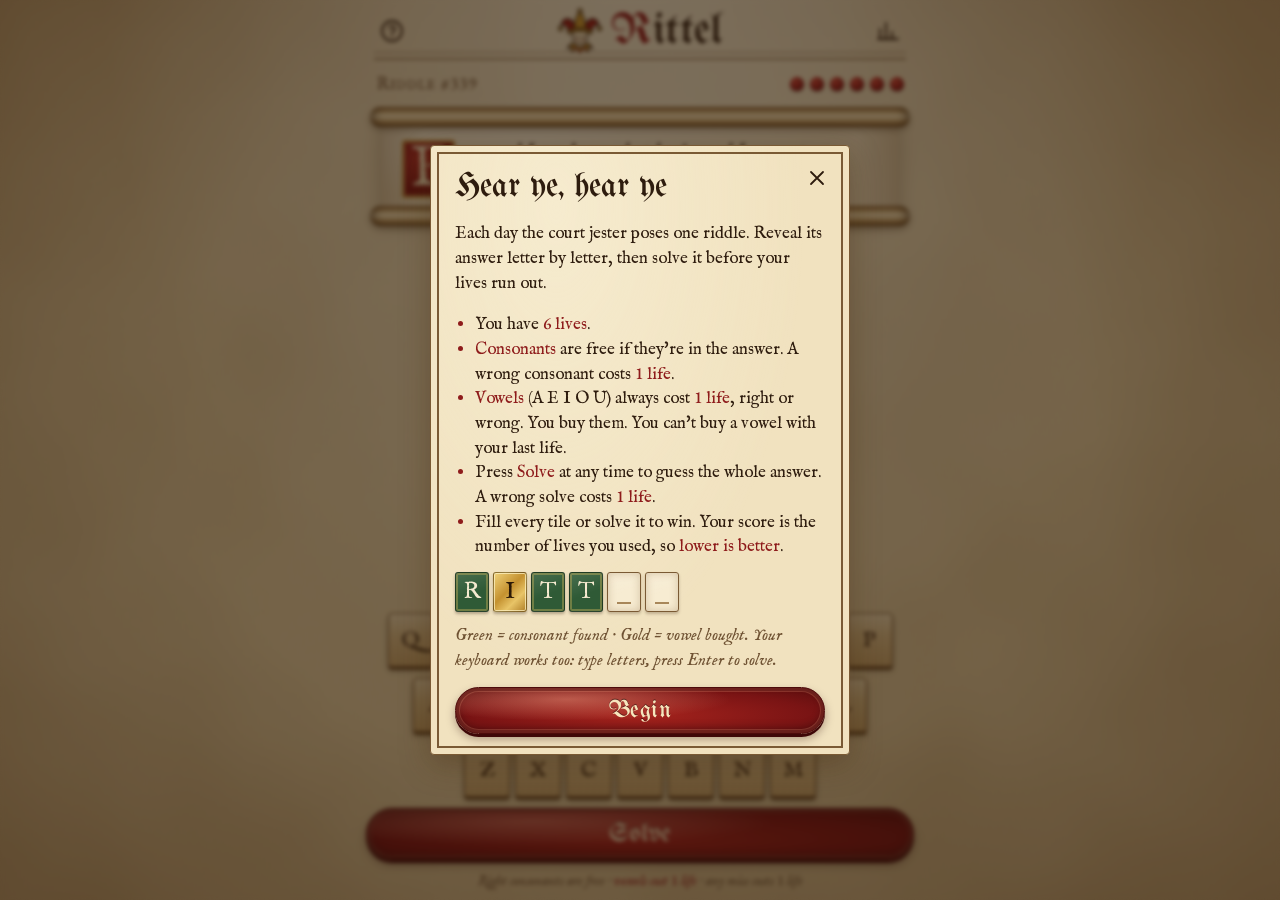
==== index.html @ e1d0184e "Rittel: daily riddle game with medieval scroll theme" ====
<!doctype html>
<html lang="en">
<head>
<meta charset="utf-8">
<meta name="viewport" content="width=device-width,initial-scale=1,viewport-fit=cover">
<title>Rittel · the daily riddle</title>
<meta name="theme-color" content="#e8d4a6" media="(prefers-color-scheme: light)"><meta name="theme-color" content="#20150d" media="(prefers-color-scheme: dark)">
<link rel="icon" href="data:image/svg+xml,%3Csvg xmlns='http://www.w3.org/2000/svg' viewBox='0 0 64 64'%3E%3Cg stroke='%232a170b' stroke-width='1.5' stroke-linejoin='round' stroke-linecap='round'%3E%3Cpath d='M27 29 C22 13 9 9 5 26 C9 21 13 23 16 32 Z' fill='%239e1f1a'/%3E%3Cpath d='M37 29 C42 13 55 9 59 26 C55 21 51 23 48 32 Z' fill='%239e1f1a'/%3E%3Cpath d='M23.5 30 C24 18 28 9 32 4.5 C36 9 40 18 40.5 30 Z' fill='%23c9962f'/%3E%3Cpath d='M15 30.5 Q32 25.5 49 30.5 L48.5 35.5 Q32 31 15.5 35.5 Z' fill='%23c9962f'/%3E%3Cpath d='M14 57 L19 53 L21 61 L26.5 55 L32 62.5 L37.5 55 L43 61 L45 53 L50 57 L45 50 L19 50 Z' fill='%23c9962f'/%3E%3Cpath d='M21.5 34 C21.5 46 25 54 32 55 C39 54 42.5 46 42.5 34 Q32 30.5 21.5 34 Z' fill='%23f3e2bb'/%3E%3Ccircle cx='5' cy='28.6' r='2.9' fill='%23e3b94f'/%3E%3Ccircle cx='59' cy='28.6' r='2.9' fill='%23e3b94f'/%3E%3Ccircle cx='32' cy='3.9' r='2.9' fill='%23e3b94f'/%3E%3Cpath d='M25.6 41.5 q2.4 -2.2 4.8 0 M33.6 41.5 q2.4 -2.2 4.8 0' fill='none'/%3E%3Cpath d='M27.5 47.6 q4.5 3.8 9 0' fill='none'/%3E%3C/g%3E%3Cpath d='M26.4 44.8 l1.2 -1.6 1.2 1.6 -1.2 1.6 z M37.6 44.8 l-1.2 -1.6 -1.2 1.6 1.2 1.6 z' fill='%239e1f1a'/%3E%3Cpath d='M21.5 56.6 L26.5 55 L32 62.5 L37.5 55 L42.5 56.6 L32 59 Z' fill='%239e1f1a' opacity='.9'/%3E%3Ccircle cx='22' cy='32.6' r='.9' fill='%232a170b'/%3E%3Ccircle cx='32' cy='30.6' r='.9' fill='%232a170b'/%3E%3Ccircle cx='42' cy='32.6' r='.9' fill='%232a170b'/%3E%3C/svg%3E">
<style id="fonts">/* Embedded subsets: UnifrakturMaguntia (c) j. 'mach' wust, IM FELL English (c) Igino Marini, EB Garamond digits (c) Georg Duffner & Octavio Pardo — both SIL Open Font License 1.1 */
@font-face{font-family:"Rittel Fraktur";src:url([data-uri]) format("woff2");font-display:swap}
@font-face{font-family:"Rittel Fell";src:url([data-uri]) format("woff2");font-display:swap}
@font-face{font-family:"Rittel Fell";font-style:italic;src:url([data-uri]) format("woff2");font-display:swap}
@font-face{font-family:"Rittel Fell";src:url([data-uri]) format("woff2");unicode-range:U+0023,U+0025,U+0030-0039;font-display:swap}
@font-face{font-family:"Rittel Fell";font-style:italic;src:url([data-uri]) format("woff2");unicode-range:U+0023,U+0025,U+0030-0039;font-display:swap}
</style>
<style>
:root{
  --fraktur:"Rittel Fraktur","UnifrakturMaguntia","Old English Text MT","Goudy Text",serif;
  --serif:"Rittel Fell","IM Fell English",Georgia,"Times New Roman",serif;
  --text:#2e1c0e;--muted:#6f5233;--rule:#6b4a26;
  --red:#8e1b1b;--gold:#b98a2e;--goldHi:#e6c160;
  --cardBg:#f3e5c3;--cardText:#2e1c0e;
  --tileFront:#f7ecd2;--tileBorder:#7a5a34;--tileLine:#a8875a;
  --hit:#2f5a36;--hitText:#f5ead0;--vowelText:#2a1806;--bad:#9c2318;
  --key1:#e4cd9b;--key2:#c9a66b;--keyEdge:#6e4f2a;--keyText:#2e1c0e;--keyMiss:#8b7558;--keyMissText:rgba(245,232,205,.55);
  --modalBg:#f1e2bf;--modalText:#2e1c0e;--modalBorder:#7a5a34;--bar:#7b6145;
  --shadow:0 10px 30px rgba(70,40,10,.35);
  --page:
    radial-gradient(ellipse at 50% -10%,rgba(255,250,230,.75),transparent 60%),
    radial-gradient(ellipse at 50% 50%,transparent 50%,rgba(110,70,25,.38) 100%),
    url("data:image/svg+xml,%3Csvg xmlns='http://www.w3.org/2000/svg' width='1000' height='1000' preserveAspectRatio='none'%3E%3Cfilter id='s'%3E%3CfeTurbulence type='fractalNoise' baseFrequency='.005' numOctaves='3' seed='4'/%3E%3CfeColorMatrix values='0 0 0 0 .45 0 0 0 0 .3 0 0 0 0 .12 0 0 0 .55 -.18'/%3E%3C/filter%3E%3Crect width='100%25' height='100%25' filter='url(%23s)'/%3E%3C/svg%3E"),
    url("data:image/svg+xml,%3Csvg xmlns='http://www.w3.org/2000/svg' width='180' height='180'%3E%3Cfilter id='n'%3E%3CfeTurbulence type='fractalNoise' baseFrequency='.85' numOctaves='3' stitchTiles='stitch'/%3E%3CfeColorMatrix values='0 0 0 0 .35 0 0 0 0 .22 0 0 0 0 .08 0 0 0 .22 0'/%3E%3C/filter%3E%3Crect width='100%25' height='100%25' filter='url(%23n)'/%3E%3C/svg%3E"),
    #e8d4a6;
}
@media (prefers-color-scheme: dark){
  :root{
    --text:#eedfb9;--muted:#c2a675;--rule:#8a6a3c;
    --cardBg:#dcc596;--cardText:#2a190b;
    --tileFront:#2c1e13;--tileBorder:#8a6a3c;--tileLine:#7a5c34;
    --hit:#3d7347;--hitText:#f5ead0;--bad:#b3352a;
    --key1:#4d3622;--key2:#3a2716;--keyEdge:#170e07;--keyText:#efdeb6;--keyMiss:#22170e;--keyMissText:rgba(239,222,182,.3);
    --modalBg:#2a1c12;--modalText:#eedfb9;--modalBorder:#a07c40;--bar:#5d4630;
    --shadow:0 12px 40px rgba(0,0,0,.6);
    --page:
      radial-gradient(ellipse at 50% -5%,rgba(255,170,70,.22),transparent 55%),
      radial-gradient(ellipse at 50% 50%,transparent 45%,rgba(0,0,0,.65) 100%),
      url("data:image/svg+xml,%3Csvg xmlns='http://www.w3.org/2000/svg' width='1000' height='1000' preserveAspectRatio='none'%3E%3Cfilter id='s'%3E%3CfeTurbulence type='fractalNoise' baseFrequency='.012' numOctaves='4' seed='9'/%3E%3CfeColorMatrix values='0 0 0 0 .05 0 0 0 0 .03 0 0 0 0 .01 0 0 0 .6 -.2'/%3E%3C/filter%3E%3Crect width='100%25' height='100%25' filter='url(%23s)'/%3E%3C/svg%3E"),
      url("data:image/svg+xml,%3Csvg xmlns='http://www.w3.org/2000/svg' width='180' height='180'%3E%3Cfilter id='n'%3E%3CfeTurbulence type='fractalNoise' baseFrequency='.9' numOctaves='3' stitchTiles='stitch'/%3E%3CfeColorMatrix values='0 0 0 0 .6 0 0 0 0 .45 0 0 0 0 .3 0 0 0 .07 0'/%3E%3C/filter%3E%3Crect width='100%25' height='100%25' filter='url(%23n)'/%3E%3C/svg%3E"),
      #20150d;
  }
  .logo{filter:drop-shadow(0 0 6px rgba(255,190,100,.35))}
}
*{box-sizing:border-box;-webkit-tap-highlight-color:transparent}
html,body{margin:0;height:100%}
body{background:var(--page);background-size:auto,auto,cover,180px 180px;background-repeat:no-repeat,no-repeat,no-repeat,repeat;background-attachment:fixed;color:var(--text);font-family:var(--serif);
  display:flex;flex-direction:column;align-items:center;min-height:100dvh;overflow-x:hidden}
button{font:inherit;color:inherit;cursor:pointer}
header{width:100%;max-width:560px;display:flex;align-items:center;justify-content:space-between;padding:8px 12px 6px;position:relative}
header::after{content:"";position:absolute;left:14px;right:14px;bottom:0;height:5px;border-top:1px solid var(--rule);border-bottom:2px solid var(--rule);opacity:.55}
.brand{display:flex;align-items:center;gap:8px}
.logo{width:46px;height:46px;flex:none}
header h1{margin:0;font-family:var(--fraktur);font-weight:400;font-size:44px;line-height:1;letter-spacing:.01em;color:var(--text)}
header h1 span{color:var(--red)}
@media (prefers-color-scheme: dark){header h1 span{color:#d9533f}}
.icon-btn{background:none;border:0;width:40px;height:40px;border-radius:50%;display:grid;place-items:center}
.icon-btn:hover{background:rgba(120,80,30,.15)}
.icon-btn svg{width:24px;height:24px;fill:none;stroke:var(--text);stroke-width:1.8;stroke-linecap:round;stroke-linejoin:round}
main{width:100%;max-width:560px;flex:1;display:flex;flex-direction:column;padding:12px 16px 6px;gap:10px}
.meta{display:flex;justify-content:space-between;align-items:center;color:var(--muted);font-size:17px;font-variant:small-caps;letter-spacing:.06em}
.dev{background:var(--red);color:#f5e6c4;border-radius:3px;padding:0 6px;font-size:12px;margin-left:6px;font-variant:normal;letter-spacing:.08em}
/* scroll */
.card{position:relative;margin:14px 6px 12px;padding:18px 20px 16px;color:var(--cardText);
  background:
   linear-gradient(90deg,rgba(120,80,30,.22),transparent 8%,transparent 92%,rgba(120,80,30,.22)),
   radial-gradient(ellipse at 30% 20%,rgba(255,252,235,.6),transparent 60%),
   url("data:image/svg+xml,%3Csvg xmlns='http://www.w3.org/2000/svg' width='160' height='160'%3E%3Cfilter id='n'%3E%3CfeTurbulence type='fractalNoise' baseFrequency='.7' numOctaves='3' stitchTiles='stitch'/%3E%3CfeColorMatrix values='0 0 0 0 .4 0 0 0 0 .25 0 0 0 0 .1 0 0 0 .18 0'/%3E%3C/filter%3E%3Crect width='100%25' height='100%25' filter='url(%23n)'/%3E%3C/svg%3E"),
   var(--cardBg);
  box-shadow:0 8px 18px rgba(60,35,10,.28)}
.card::before,.card::after{content:"";position:absolute;left:-12px;right:-12px;height:20px;border-radius:10px;
  background:linear-gradient(180deg,#8a6334 0%,#d9bf8a 30%,#f3e3bb 48%,#c7a56b 70%,#6f4c25 100%);
  box-shadow:0 3px 6px rgba(50,28,8,.35),inset 10px 0 8px -6px rgba(60,35,10,.6),inset -10px 0 8px -6px rgba(60,35,10,.6)}
.card::before{top:-12px}
.card::after{bottom:-12px}
.riddle{font-size:clamp(19px,5vw,22px);line-height:1.4;font-style:italic;margin:0}
.riddle::first-letter{font-style:normal;float:left;font-size:2.5em;line-height:.85;padding:5px 7px 2px;margin:3px 8px 0 0;color:#f6e7c1;
  background:radial-gradient(circle at 35% 30%,#b8322a,#7e1616 70%);border:2px solid var(--gold);border-radius:3px;box-shadow:inset 0 0 0 1px rgba(255,220,150,.5)}
/* lives as wax drops */
.lives{display:flex;align-items:center;gap:6px}
.pip{width:14px;height:14px;border-radius:50% 50% 50% 50%/55% 55% 45% 45%;background:radial-gradient(circle at 35% 30%,#d4493a,#8e1b1b 60%,#5c0e0e);
  box-shadow:0 1px 2px rgba(0,0,0,.35);transition:all .3s}
.pip.lost{background:transparent;box-shadow:inset 0 0 0 1.5px var(--muted);opacity:.45;transform:scale(.8)}
.lives.danger .pip:not(.lost){animation:flicker 1.2s infinite}
@keyframes flicker{50%{filter:brightness(1.4)}}
#board{flex:1;max-height:340px;display:flex;flex-wrap:wrap;justify-content:center;gap:10px 18px;padding:8px 0;min-height:80px;align-content:center}
.word{display:flex;gap:5px}
.tile{width:var(--ts,44px);height:calc(var(--ts,44px)*1.18);perspective:700px}
.tile .in{position:relative;width:100%;height:100%;transform-style:preserve-3d;transition:transform .6s cubic-bezier(.3,1.35,.5,1)}
.tile.rev .in{transform:rotateX(180deg)}
.face{position:absolute;inset:0;backface-visibility:hidden;-webkit-backface-visibility:hidden;border-radius:3px;display:grid;place-items:center;
  font-family:var(--serif);font-size:calc(var(--ts,44px)*.66);line-height:1}
.front{background:linear-gradient(160deg,rgba(255,255,255,.12),transparent 50%),var(--tileFront);border:1.5px solid var(--tileBorder);
  box-shadow:inset 0 0 8px rgba(110,70,25,.25),0 2px 3px rgba(50,28,8,.25)}
.front::after{content:"";width:46%;height:2px;background:var(--tileLine);position:absolute;bottom:17%}
.back{transform:rotateX(180deg);background:linear-gradient(160deg,rgba(255,255,255,.12),transparent 55%),var(--hit);color:var(--hitText);
  border:1.5px solid rgba(0,0,0,.35);box-shadow:inset 0 0 0 2px rgba(230,193,96,.35),0 2px 3px rgba(40,20,5,.3)}
.tile.v .back{background:linear-gradient(135deg,#f0d27a,#c4912f 45%,#e8c467 70%,#b07f28);color:var(--vowelText);box-shadow:inset 0 0 0 1px rgba(255,245,200,.7),0 2px 3px rgba(40,20,5,.3)}
.tile.missed .back{background:linear-gradient(160deg,rgba(255,255,255,.1),transparent 55%),var(--bad);color:#f6e7c1}
.tile.win .in{animation:bounce .6s ease var(--d,0s)}
@keyframes bounce{0%,100%{transform:rotateX(180deg) translateY(0)}40%{transform:rotateX(180deg) translateY(-12px)}}
.punct{width:calc(var(--ts,44px)*.5);display:grid;place-items:center;font-size:calc(var(--ts,44px)*.66)}
.shake{animation:shake .45s}
@keyframes shake{10%,90%{transform:translateX(-2px)}20%,80%{transform:translateX(4px)}30%,50%,70%{transform:translateX(-7px)}40%,60%{transform:translateX(7px)}}
#msg{text-align:center;min-height:24px;font-size:17px;font-style:italic;color:var(--muted)}
/* letterpress keyboard */
#kb{width:100%;max-width:560px;padding:0 6px calc(10px + env(safe-area-inset-bottom));display:flex;flex-direction:column;gap:8px;user-select:none}
.row{display:flex;gap:5px;justify-content:center}
.key{flex:1;max-width:46px;height:54px;border:1px solid var(--keyEdge);border-radius:4px;color:var(--keyText);font-family:var(--serif);font-size:22px;position:relative;
  background:linear-gradient(180deg,rgba(255,255,255,.18),transparent 40%),
   repeating-linear-gradient(92deg,rgba(90,55,20,.06) 0 2px,transparent 2px 7px),linear-gradient(180deg,var(--key1),var(--key2));
  box-shadow:inset 0 1px 0 rgba(255,240,200,.45),0 3px 0 var(--keyEdge),0 4px 6px rgba(0,0,0,.25);
  transition:background .25s,transform .08s,box-shadow .08s,opacity .25s;margin-bottom:3px}
.key:active{transform:translateY(2px);box-shadow:inset 0 1px 0 rgba(255,240,200,.3),0 1px 0 var(--keyEdge)}
.key.vowel::after{content:"−1";position:absolute;top:2px;right:4px;font-size:11px;font-style:italic;color:var(--red)}
@media (prefers-color-scheme: dark){.key.vowel::after{color:var(--goldHi)}}
.key.hit{background:linear-gradient(180deg,rgba(255,255,255,.14),transparent 45%),var(--hit);color:var(--hitText);border-color:#1b3820;box-shadow:inset 0 1px 0 rgba(255,255,255,.2),0 3px 0 #1b3820,0 4px 6px rgba(0,0,0,.25)}
.key.vhit{background:linear-gradient(135deg,#f0d27a,#c4912f 50%,#e3be62);color:var(--vowelText);border-color:#7a5418;box-shadow:inset 0 1px 0 rgba(255,250,220,.6),0 3px 0 #7a5418,0 4px 6px rgba(0,0,0,.25)}
.key.vhit::after,.key.miss::after{display:none}
.key.miss{background:var(--keyMiss);color:var(--keyMissText);text-decoration:line-through;text-decoration-thickness:1.5px;box-shadow:inset 0 2px 4px rgba(0,0,0,.35);transform:translateY(2px);border-color:rgba(0,0,0,.3)}
.key:disabled{cursor:default}
.key.locked{opacity:.4}
.wide{flex:none;max-width:none;padding:0 18px}
.seal,#solveBtn{font-family:var(--fraktur);font-size:26px;letter-spacing:.02em;color:#f7e6bd;border:1px solid #4d0b0b;border-radius:999px;
  background:radial-gradient(ellipse at 30% 25%,rgba(255,170,140,.45),transparent 45%),radial-gradient(ellipse at 50% 60%,#a5231d,#7a1414 65%,#560d0d);
  box-shadow:inset 0 0 0 3px rgba(80,10,10,.45),inset 0 0 0 4px rgba(230,150,120,.25),inset 0 -4px 8px rgba(0,0,0,.35),0 3px 0 #3f0808,0 5px 10px rgba(40,5,5,.35);
  text-shadow:0 -1px 0 rgba(0,0,0,.45)}
#solveBtn{flex:1;max-width:none;height:52px;text-decoration:none}
#solveBtn:disabled{filter:grayscale(.45) brightness(.85)}
.legend{text-align:center;font-size:14px;font-style:italic;color:var(--muted)}
.legend b{color:var(--red);font-weight:400}
@media (prefers-color-scheme: dark){.legend b{color:var(--goldHi)}}
/* modals */
.overlay{position:fixed;inset:0;background:rgba(30,16,5,.55);backdrop-filter:blur(2px);display:none;align-items:center;justify-content:center;z-index:20;padding:16px}
.overlay.open{display:flex;animation:fade .2s}
@keyframes fade{from{opacity:0}}
.modal{background:radial-gradient(ellipse at 30% 10%,rgba(255,252,235,.35),transparent 60%),var(--modalBg);color:var(--modalText);border:1px solid var(--modalBorder);border-radius:4px;
  width:100%;max-width:420px;max-height:92dvh;overflow:auto;padding:24px 24px 20px;position:relative;box-shadow:var(--shadow);
  outline:2px solid var(--modalBorder);outline-offset:-9px;animation:pop .25s cubic-bezier(.3,1.4,.5,1)}
@media (prefers-color-scheme: dark){.modal{background:radial-gradient(ellipse at 50% 0%,rgba(255,170,70,.14),transparent 60%),var(--modalBg)}}
@keyframes pop{from{transform:translateY(16px) scale(.97)}}
.modal h2{margin:0 0 8px;font-family:var(--fraktur);font-weight:400;font-size:34px;line-height:1.05}
.modal h3{margin:18px 0 8px;font-size:16px;font-weight:400;font-variant:small-caps;letter-spacing:.1em;color:var(--muted);display:flex;align-items:center;gap:10px}
.modal h3::before,.modal h3::after{content:"";flex:1;height:1px;background:var(--modalBorder);opacity:.5}
.close{position:absolute;top:12px;right:12px}
.close svg{stroke:var(--modalText)}
.modal p,.modal li{line-height:1.45;font-size:17px}
.modal ul{padding-left:20px;margin:8px 0}
.modal li::marker{color:var(--red)}
.modal b{font-weight:400;color:var(--red)}
@media (prefers-color-scheme: dark){.modal b,.modal li::marker{color:var(--goldHi)}}
.ex{display:flex;gap:4px;margin:12px 0;--ts:34px}
.btn{border-radius:999px;padding:10px 18px;font-size:24px;width:100%}
.stats{display:grid;grid-template-columns:repeat(4,1fr);text-align:center;gap:4px}
.stats b{display:block;font-size:34px;font-weight:400;color:var(--modalText)!important;line-height:1.1}
.stats span{font-size:14px;color:var(--muted);font-style:italic}
.dist{display:flex;flex-direction:column;gap:4px}
.bar{display:flex;align-items:center;gap:8px;font-size:16px}
.bar .lbl{width:14px;text-align:right}
.bar .fill{background:var(--bar);color:#f5e8c8;padding:1px 8px;border-radius:2px;text-align:right;min-width:24px;transition:width .6s}
.bar.me .fill{background:var(--hit)}
.result{text-align:center}
.result h2{color:var(--red)}
@media (prefers-color-scheme: dark){.result h2{color:var(--goldHi)}}
.result .ans{font-size:28px;letter-spacing:.12em;margin:4px 0 6px}
.result .emo{font-size:20px;letter-spacing:2px;word-break:break-all;font-family:system-ui,sans-serif}
.foot{display:flex;gap:12px;align-items:center;margin-top:16px}
.foot .cd{flex:1;text-align:center}
.foot .cd small{display:block;color:var(--muted);font-size:14px;font-variant:small-caps;letter-spacing:.08em}
.foot .cd b{font-size:28px;font-variant-numeric:tabular-nums;color:var(--modalText)!important}
#solveInput{width:100%;font-family:var(--serif);font-size:24px;letter-spacing:.1em;text-transform:uppercase;padding:10px 14px;border-radius:3px;border:1.5px solid var(--modalBorder);
  background:rgba(255,250,235,.55);color:var(--modalText);outline:none;margin:8px 0 14px;box-shadow:inset 0 2px 5px rgba(70,40,10,.2)}
@media (prefers-color-scheme: dark){#solveInput{background:rgba(0,0,0,.25)}}
#solveInput:focus{border-color:var(--red)}
.hintline{font-size:15px;color:var(--muted);margin:0;font-style:italic}
.toast{position:fixed;top:72px;left:50%;transform:translateX(-50%);background:#2e1c0e;color:#f3e3bd;border:1px solid var(--gold);padding:9px 16px;border-radius:3px;font-size:16px;z-index:40;opacity:0;transition:opacity .25s;pointer-events:none;box-shadow:0 6px 18px rgba(0,0,0,.35)}
.toast.on{opacity:1}
@media (max-height:700px){.key{height:46px}.card{padding:12px 16px}}
@media (max-width:360px){header h1{font-size:36px}.logo{width:38px;height:38px}.key{font-size:19px}}
@media (prefers-reduced-motion: reduce){*{animation:none!important;transition:none!important}}
</style>
</head>
<body>
<header>
  <button class="icon-btn" id="helpBtn" aria-label="How to play"><svg viewBox="0 0 24 24"><circle cx="12" cy="12" r="10"/><path d="M9.1 9a3 3 0 0 1 5.8 1c0 2-3 2.5-3 4.5"/><path d="M12 17.5h.01"/></svg></button>
  <div class="brand"><svg class="logo" aria-hidden="true" viewBox="0 0 64 64">
<g stroke="#2a170b" stroke-width="1.5" stroke-linejoin="round" stroke-linecap="round">
<path d="M27 29 C22 13 9 9 5 26 C9 21 13 23 16 32 Z" fill="#9e1f1a"/>
<path d="M37 29 C42 13 55 9 59 26 C55 21 51 23 48 32 Z" fill="#9e1f1a"/>
<path d="M23.5 30 C24 18 28 9 32 4.5 C36 9 40 18 40.5 30 Z" fill="#c9962f"/>
<path d="M15 30.5 Q32 25.5 49 30.5 L48.5 35.5 Q32 31 15.5 35.5 Z" fill="#c9962f"/>
<path d="M14 57 L19 53 L21 61 L26.5 55 L32 62.5 L37.5 55 L43 61 L45 53 L50 57 L45 50 L19 50 Z" fill="#c9962f"/>
<path d="M21.5 34 C21.5 46 25 54 32 55 C39 54 42.5 46 42.5 34 Q32 30.5 21.5 34 Z" fill="#f3e2bb"/>
<circle cx="5" cy="28.6" r="2.9" fill="#e3b94f"/>
<circle cx="59" cy="28.6" r="2.9" fill="#e3b94f"/>
<circle cx="32" cy="3.9" r="2.9" fill="#e3b94f"/>
<path d="M25.6 41.5 q2.4 -2.2 4.8 0 M33.6 41.5 q2.4 -2.2 4.8 0" fill="none"/>
<path d="M27.5 47.6 q4.5 3.8 9 0" fill="none"/>
</g>
<path d="M26.4 44.8 l1.2 -1.6 1.2 1.6 -1.2 1.6 z M37.6 44.8 l-1.2 -1.6 -1.2 1.6 1.2 1.6 z" fill="#9e1f1a"/>
<path d="M21.5 56.6 L26.5 55 L32 62.5 L37.5 55 L42.5 56.6 L32 59 Z" fill="#9e1f1a" opacity=".9"/>
<circle cx="22" cy="32.6" r=".9" fill="#2a170b"/><circle cx="32" cy="30.6" r=".9" fill="#2a170b"/><circle cx="42" cy="32.6" r=".9" fill="#2a170b"/>
</svg><h1><span>R</span>ittel</h1></div>
  <button class="icon-btn" id="statsBtn" aria-label="Statistics"><svg viewBox="0 0 24 24"><path d="M4 20V10M10 20V4M16 20v-7M22 20H2"/></svg></button>
</header>
<main>
  <div class="meta"><span id="dayLabel">Riddle #1</span><div class="lives" id="lives" aria-label="lives"></div></div>
  <div class="card"><p class="riddle" id="riddle"></p></div>
  <div id="board" aria-live="polite"></div>
  <div id="msg"></div>
</main>
<div id="kb"></div>

<div class="overlay" id="helpModal" role="dialog" aria-modal="true" aria-labelledby="helpTitle">
  <div class="modal">
    <button class="icon-btn close" data-close aria-label="Close"><svg viewBox="0 0 24 24"><path d="M6 6l12 12M18 6L6 18"/></svg></button>
    <h2 id="helpTitle">Hear ye, hear ye</h2>
    <p>Each day the court jester poses one riddle. Reveal its answer letter by letter, then solve it before your lives run out.</p>
    <ul>
      <li>You have <b>6 lives</b>.</li>
      <li><b>Consonants</b> are free if they're in the answer. A wrong consonant costs <b>1 life</b>.</li>
      <li><b>Vowels</b> (A E I O U) always cost <b>1 life</b>, right or wrong. You buy them. You can't buy a vowel with your last life.</li>
      <li>Press <b>Solve</b> at any time to guess the whole answer. A wrong solve costs <b>1 life</b>.</li>
      <li>Fill every tile or solve it to win. Your score is the number of lives you used, so <b>lower is better</b>.</li>
    </ul>
    <div class="ex" id="exTiles"></div>
    <p class="hintline">Green = consonant found · Gold = vowel bought. Your keyboard works too: type letters, press Enter to solve.</p>
    <div style="height:14px"></div>
    <button class="btn seal" data-close>Begin</button>
  </div>
</div>

<div class="overlay" id="solveModal" role="dialog" aria-modal="true">
  <div class="modal">
    <button class="icon-btn close" data-close aria-label="Close"><svg viewBox="0 0 24 24"><path d="M6 6l12 12M18 6L6 18"/></svg></button>
    <h2>Speak thy answer</h2>
    <p class="hintline" id="solveHint"></p>
    <form id="solveForm" autocomplete="off">
      <input id="solveInput" type="text" autocapitalize="characters" autocorrect="off" spellcheck="false" maxlength="40" aria-label="Your answer">
      <button class="btn seal" type="submit">Submit answer</button>
    </form>
  </div>
</div>

<div class="overlay" id="statsModal" role="dialog" aria-modal="true">
  <div class="modal">
    <button class="icon-btn close" data-close aria-label="Close"><svg viewBox="0 0 24 24"><path d="M6 6l12 12M18 6L6 18"/></svg></button>
    <div class="result" id="result"></div>
    <h3>Statistics</h3>
    <div class="stats" id="stats"></div>
    <h3>Lives used</h3>
    <div class="dist" id="dist"></div>
    <div class="foot" id="foot">
      <div class="cd"><small>Next riddle</small><b id="countdown">--:--:--</b></div>
      <button class="btn seal" id="shareBtn" style="flex:1">Share</button>
    </div>
  </div>
</div>
<div class="toast" id="toast"></div>

<script>
(() => {
"use strict";
const MAX = 6;
const VOWELS = new Set("AEIOU");
// [riddle, answer]
const BANK = [
["I have keys but open no locks, a space but no room, and you can enter but never go inside.","KEYBOARD"],
["The more of me you take, the more of me you leave behind.","FOOTSTEPS"],
["I have cities without houses, forests without trees, and rivers without a drop of water.","MAP"],
["I have a neck but no head, and I wear a cap.","BOTTLE"],
["I'm tall when I'm young and short when I'm old, and I cry as I burn.","CANDLE"],
["What gets wetter the more it dries?","TOWEL"],
["I have a face and two hands, but I can't clap or smile.","CLOCK"],
["I can travel around the world while staying in one corner.","STAMP"],
["I have one eye but cannot see, and I trail a thread behind me.","NEEDLE"],
["I must be broken before anyone can use me.","EGG"],
["I follow you all day, copy every move, and vanish the moment the lights go out.","SHADOW"],
["It goes up every year but never comes down.","AGE"],
["I have plenty of teeth but I never bite. I just tidy your hair.","COMB"],
["You can catch me but you can't throw me. I usually come with sniffles.","COLD"],
["I'm full of holes, yet I still hold water.","SPONGE"],
["I have one head, one foot and four legs, and you visit me every night.","BED"],
["The more of me there is, the less you can see.","DARKNESS"],
["It belongs to you, but other people use it far more than you do.","NAME"],
["I run but never walk, have a mouth but never talk, and have a bed but never sleep.","RIVER"],
["I can fill a room but take up no space at all.","LIGHT"],
["If you have me, you want to share me. Once you share me, you no longer have me.","SECRET"],
["I have a thumb and four fingers, but I'm not alive.","GLOVE"],
["I'm full of words but never speak, and I have a spine but no bones.","BOOK"],
["I ring but have no finger, and I answer without knowing anything.","TELEPHONE"],
["Some months have thirty days, some have thirty-one. How many have twenty-eight?","ALL OF THEM"],
["I have four legs but never walk, and dinner is served on my back.","TABLE"],
["Forward I am heavy, but backward I am not.","TON"],
["This invention lets you look straight through a wall.","WINDOW"],
["I pass through cities and fields, yet I never move an inch.","ROAD"],
["Which word is spelled wrong in every dictionary?","WRONG"],
["I shave many times a day, yet my beard stays exactly the same.","BARBER"],
["What kind of band never plays any music, but holds things together?","RUBBER BAND"],
["I have a head and a tail but no body, and I'm often tossed to settle arguments.","COIN"],
["It's always in front of you, but you can never see it.","FUTURE"],
["You can break me without ever touching me, just by not following through.","PROMISE"],
["The more you take away from me, the bigger I get.","HOLE"],
["I'm lighter than a feather, yet the strongest person can't hold me for more than a few minutes.","BREATH"],
["I have 88 keys but can't open a single door.","PIANO"],
["I have bark but no bite, rings but no jewelry.","TREE"],
["Which building has the most stories?","LIBRARY"],
["I can be cracked, made, told and played.","JOKE"],
["What comes once in a minute, twice in a moment, but never in a thousand years?","THE LETTER M"],
["I start with T, end with T, and have T in me.","TEAPOT"],
["I'm best when long and kept to yourself. Share me and I'm worthless; forget me and you're locked out.","PASSWORD"],
["I have a mouse but no cheese, windows but no glass, and I crash without moving.","COMPUTER"],
["What word becomes shorter when you add two letters to it?","SHORT"],
["I have a head but no brain. Strike me and I lose my temper.","MATCH"],
["What runs all winter and smells all year?","NOSE"],
["You can serve me, but you'd never eat me.","TENNIS BALL"],
["What goes up when the rain comes down?","UMBRELLA"],
["In me, yesterday comes after today, and tomorrow sits in the middle.","DICTIONARY"],
["Feed me and I grow, give me a drink and I die.","FIRE"],
["I have lids and lashes, but I'm neither a box nor a whip.","EYE"],
["What do you call a bear with no teeth?","GUMMY BEAR"],
["I have a tongue but can't taste, and laces but no frills. I go everywhere you go.","SHOE"],
["What has four wheels and flies?","GARBAGE TRUCK"],
["What kind of room has no doors, no windows and no walls?","MUSHROOM"],
["I'm so fragile that just saying my name breaks me.","SILENCE"],
["I can't talk, but I always answer when you speak to me.","ECHO"],
["I have lots of eyes but can't see a thing. Mash me, fry me, bake me.","POTATO"],
["I'm black when I'm clean and white when I'm dirty.","CHALKBOARD"],
["I go all the way around the yard without ever moving.","FENCE"],
["I go up and down all day, yet I never move.","STAIRS"],
["I have a bottom at the top of me.","LEG"],
["What can you hold in your right hand but never in your left?","LEFT ELBOW"],
["I have a home page but no house, and people surf me without getting wet.","INTERNET"],
["I'm a bird that's always out of breath.","PUFFIN"],
["I taste everything you eat, yet I'm never swallowed.","TONGUE"],
["Without wings I fly, without eyes I cry, and I'm never quite the same shape twice.","CLOUD"],
["I'm always coming but I never arrive. The moment I do, I change my name.","TOMORROW"]
];

// ---------- deterministic order ----------
function mulberry32(a){return function(){a|=0;a=a+0x6D2B79F5|0;let t=Math.imul(a^a>>>15,1|a);t=t+Math.imul(t^t>>>7,61|t)^t;return((t^t>>>14)>>>0)/4294967296}}
const ORDER = BANK.map((_,i)=>i);
(function shuffle(){const r=mulberry32(0x52495454);for(let i=ORDER.length-1;i>0;i--){const j=Math.floor(r()*(i+1));[ORDER[i],ORDER[j]]=[ORDER[j],ORDER[i]];}})();

function dayNumberFor(d){return Math.floor((Date.UTC(d.getFullYear(),d.getMonth(),d.getDate())-Date.UTC(2026,0,1))/86400000)+1;}
const params = new URLSearchParams(location.search);
const devDay = parseInt(params.get("day"),10);
const DEV = Number.isFinite(devDay);
const DAY = DEV ? devDay : dayNumberFor(new Date());
const NS = DEV ? "rittel-dev:" : "rittel:";
if (DEV && params.has("reset")) { Object.keys(localStorage).filter(k=>k.startsWith(NS)).forEach(k=>localStorage.removeItem(k)); params.delete("reset"); try{history.replaceState(null,"","?"+params.toString())}catch(e){} }
const idx = ORDER[((DAY-1)%ORDER.length+ORDER.length)%ORDER.length];
const [RIDDLE, ANSWER] = BANK[idx];
const LETTERS = new Set(ANSWER.replace(/[^A-Z]/g,""));
const norm = s => s.toUpperCase().replace(/[^A-Z]/g,"");

// ---------- storage ----------
const store = {
  get(k,d){try{const v=localStorage.getItem(NS+k);return v?JSON.parse(v):d}catch(e){return d}},
  set(k,v){try{localStorage.setItem(NS+k,JSON.stringify(v))}catch(e){}}
};
let state = store.get("state",null);
if (!state || state.day !== DAY) state = {day:DAY,guessed:[],strikes:0,history:[],status:"playing",recorded:false};
let stats = store.get("stats",{played:0,wins:0,streak:0,maxStreak:0,lastWon:null,dist:[0,0,0,0,0,0],losses:0});
const save = () => store.set("state",state);

// ---------- DOM ----------
const $ = id => document.getElementById(id);
const board=$("board"), kb=$("kb"), msg=$("msg"), livesEl=$("lives");
$("dayLabel").innerHTML = "Riddle #"+DAY + (DEV?'<span class="dev">DEV</span>':"");
$("riddle").textContent = RIDDLE;
const tiles = []; // {el, ch}

function buildBoard(){
  board.innerHTML="";
  ANSWER.split(" ").forEach(w=>{
    const wd=document.createElement("div");wd.className="word";
    for(const ch of w){
      if(/[A-Z]/.test(ch)){
        const t=document.createElement("div");t.className="tile"+(VOWELS.has(ch)?" v":"");
        t.innerHTML='<div class="in"><div class="face front"></div><div class="face back">'+ch+'</div></div>';
        t.setAttribute("aria-label","blank");
        wd.appendChild(t);tiles.push({el:t,ch});
      } else {const p=document.createElement("div");p.className="punct";p.textContent=ch;wd.appendChild(p);}
    }
    board.appendChild(wd);
  });
  sizeTiles();
}
function sizeTiles(){
  const words=ANSWER.split(" ");
  const longest=Math.max(...words.map(w=>w.length));
  const total=ANSWER.length;
  const W=Math.min(board.clientWidth||window.innerWidth-28,560);
  const fit=n=>Math.floor((W-5*(n-1))/n);
  // try one line, otherwise size for the longest word
  let ts=fit(total+ (words.length-1)*2);
  if(ts<34) ts=fit(longest);
  ts=Math.max(22,Math.min(50,ts));
  board.style.setProperty("--ts",ts+"px");
}
window.addEventListener("resize",sizeTiles);

const ROWS=["QWERTYUIOP","ASDFGHJKL","ZXCVBNM"];
const keyEls={};
function buildKeyboard(){
  ROWS.forEach((r,i)=>{
    const row=document.createElement("div");row.className="row";
    for(const ch of r){
      const b=document.createElement("button");b.className="key"+(VOWELS.has(ch)?" vowel":"");b.textContent=ch;b.dataset.k=ch;
      b.setAttribute("aria-label",ch+(VOWELS.has(ch)?" (vowel, costs 1 life)":""));
      b.addEventListener("click",()=>guess(ch));row.appendChild(b);keyEls[ch]=b;
    }
    kb.appendChild(row);
  });
  const row=document.createElement("div");row.className="row";
  const s=document.createElement("button");s.className="key wide";s.id="solveBtn";s.textContent="Solve";
  s.addEventListener("click",openSolve);row.appendChild(s);kb.appendChild(row);
  const lg=document.createElement("div");lg.className="legend";lg.innerHTML='Right consonants are free · <b>vowels cost 1 life</b> · any miss costs 1 life';kb.appendChild(lg);
}

function renderLives(){
  livesEl.innerHTML="";
  for(let i=0;i<MAX;i++){const p=document.createElement("div");p.className="pip"+(i>=MAX-state.strikes?" lost":"");livesEl.appendChild(p);}
  livesEl.classList.toggle("danger",MAX-state.strikes<=1);
  livesEl.setAttribute("aria-label",(MAX-state.strikes)+" lives left");
}
function renderKeys(){
  const last = MAX-state.strikes<=1;
  for(const ch in keyEls){
    const b=keyEls[ch], g=state.guessed.includes(ch);
    b.classList.remove("hit","vhit","miss","locked");
    if(g) b.classList.add(LETTERS.has(ch)?(VOWELS.has(ch)?"vhit":"hit"):"miss");
    const lockV = !g && VOWELS.has(ch) && last && state.status==="playing";
    if(lockV) b.classList.add("locked");
    b.disabled = g || state.status!=="playing";
  }
  $("solveBtn").disabled = state.status!=="playing";
  $("solveBtn").textContent = state.status==="playing"?"Solve":(state.status==="won"?"Solved":"Out of lives");
}
function revealTiles(animate, onlyCh){
  let n=0;
  tiles.forEach(t=>{
    const show = state.status!=="playing" || state.guessed.includes(t.ch);
    if(onlyCh && t.ch!==onlyCh) return;
    if(show && !t.el.classList.contains("rev")){
      if(state.status==="lost" && !state.guessed.includes(t.ch)) t.el.classList.add("missed");
      const d = animate ? n++*90 : 0;
      if(!animate) t.el.querySelector(".in").style.transition="none";
      setTimeout(()=>{t.el.classList.add("rev");t.el.setAttribute("aria-label",t.ch);},d);
      if(!animate) requestAnimationFrame(()=>requestAnimationFrame(()=>t.el.querySelector(".in").style.transition=""));
    }
  });
  return n*90;
}
function setMsg(t){msg.textContent=t||"";}
function toast(t,ms=1600){const e=$("toast");e.textContent=t;e.classList.add("on");clearTimeout(toast._t);toast._t=setTimeout(()=>e.classList.remove("on"),ms);}
function shake(){board.classList.remove("shake");void board.offsetWidth;board.classList.add("shake");}
const allRevealed=()=>[...LETTERS].every(c=>state.guessed.includes(c));

function guess(ch){
  if(state.status!=="playing"||state.guessed.includes(ch))return;
  const isV=VOWELS.has(ch), hit=LETTERS.has(ch);
  if(isV && MAX-state.strikes<=1){toast("Last life — you can't buy a vowel now");shake();return;}
  state.guessed.push(ch);
  if(isV){state.strikes++;state.history.push(hit?"V":"X");}
  else if(!hit){state.strikes++;state.history.push("X");}
  else state.history.push("H");
  const count=tiles.filter(t=>t.ch===ch).length;
  if(hit) setMsg(count+" × "+ch+(isV?" (bought, −1 life)":""));
  else {setMsg("No "+ch+" — −1 life");shake();}
  let delay = hit?revealTiles(true,ch):0;
  check(delay);
}
function solve(text){
  if(state.status!=="playing")return false;
  const g=norm(text);if(!g)return false;
  if(g===norm(ANSWER)){state.history.push("S");state.status="won";finish(true);return true;}
  state.strikes++;state.history.push("W");
  setMsg("“"+text.trim().toUpperCase()+"” isn't it — −1 life");shake();
  check(0);return false;
}
function check(delay){
  if(allRevealed()){state.status="won";}
  else if(state.strikes>=MAX){state.status="lost";}
  if(state.status!=="playing") finish(false,delay); else {save();renderLives();renderKeys();}
}
function finish(viaSolve,delay=0){
  record();save();renderLives();renderKeys();
  setTimeout(()=>{
    const d=revealTiles(true);
    if(state.status==="won"){
      setMsg(["Huzzah! A flawless solve.","Most clever!","Well riddled!","Nicely done!","Solved, and none too soon.","Phew! By a whisker."][Math.min(state.strikes,5)]);
      setTimeout(()=>tiles.forEach((t,i)=>{t.el.style.setProperty("--d",(i*60)+"ms");t.el.classList.add("win")}),d+500);
    } else setMsg("Alas, out of lives. The answer was "+ANSWER+".");
    setTimeout(openStats,d+1300);
  },delay+200);
}
function record(){
  if(state.recorded)return;
  state.recorded=true;stats.played++;
  if(state.status==="won"){
    stats.wins++;stats.dist[Math.min(state.strikes,5)]++;
    stats.streak = (stats.lastWon===DAY-1)?stats.streak+1:1;
    stats.lastWon=DAY;stats.maxStreak=Math.max(stats.maxStreak,stats.streak);
  } else {stats.losses=(stats.losses||0)+1;stats.streak=0;}
  store.set("stats",stats);
}
// break streak if a day was skipped
if(stats.lastWon!==null && stats.lastWon<DAY-1 && stats.streak>0 && !DEV){stats.streak=0;store.set("stats",stats);}

// ---------- modals ----------
function open(id){$(id).classList.add("open");}
function close(id){$(id).classList.remove("open");if(id==="helpModal")store.set("seen",true);}
document.querySelectorAll(".overlay").forEach(o=>{
  o.addEventListener("click",e=>{if(e.target===o||e.target.closest("[data-close]"))close(o.id);});
});
$("helpBtn").onclick=()=>open("helpModal");
$("statsBtn").onclick=openStats;
function anyOpen(){return document.querySelector(".overlay.open");}

function openSolve(){
  if(state.status!=="playing")return;
  const words=ANSWER.split(" ").map(w=>w.length);
  $("solveHint").textContent=(words.length>1?words.length+" words ("+words.join(", ")+" letters)":words[0]+" letters")+" · a wrong guess costs 1 life · "+(MAX-state.strikes)+" left";
  const inp=$("solveInput");
  inp.value="";inp.placeholder=tiles.length?ANSWER.split(" ").map(w=>[...w].map(c=>/[A-Z]/.test(c)&&state.guessed.includes(c)?c:"_").join("")).join(" "):"";
  open("solveModal");setTimeout(()=>inp.focus(),50);
}
$("solveForm").addEventListener("submit",e=>{
  e.preventDefault();const v=$("solveInput").value;if(!norm(v)){$("solveInput").focus();return;}
  close("solveModal");solve(v);
});

function emojiRow(){return state.history.map(h=>({H:"🟩",V:"🟨",X:"⬛",S:"⭐",W:"🟥"})[h]).join("");}
function shareText(){
  const sc = state.status==="won"?state.strikes:"X";
  return "Rittel #"+DAY+" 🧩 "+sc+"/"+MAX+"\n"+emojiRow();
}
function openStats(){
  const r=$("result");
  if(state.status==="playing"){r.innerHTML='<h2>Thy record</h2><p class="hintline">Today\'s riddle is still in progress.</p>';$("foot").style.display="none";}
  else{
    const won=state.status==="won";
    r.innerHTML='<h2>'+(won?"Huzzah!":"Alas!")+'</h2><div class="hintline"></div><div class="ans"></div><div class="emo"></div><p class="hintline"></p>';
    r.querySelector(".hintline").textContent=won?("You used "+state.strikes+" of "+MAX+" lives"):"You ran out of lives";
    r.querySelector(".ans").textContent=ANSWER;
    r.querySelector(".emo").textContent=emojiRow();
    r.querySelector("p.hintline").textContent="“"+RIDDLE+"”";
    $("foot").style.display="";
  }
  const pct=stats.played?Math.round(stats.wins/stats.played*100):0;
  $("stats").innerHTML=[[stats.played,"Played"],[pct,"Win %"],[stats.streak,"Current streak"],[stats.maxStreak,"Max streak"]].map(([v,l])=>'<div><b>'+v+'</b><span>'+l+'</span></div>').join("");
  const mx=Math.max(1,...stats.dist,stats.losses||0);
  const rows=stats.dist.map((v,i)=>[String(i),v,state.status==="won"&&state.strikes===i]).concat([["X",stats.losses||0,state.status==="lost"]]);
  $("dist").innerHTML=rows.map(([l,v,me])=>'<div class="bar'+(me?" me":"")+'"><span class="lbl">'+l+'</span><span class="fill" style="width:'+Math.max(7,Math.round(v/mx*100))+'%">'+v+'</span></div>').join("");
  open("statsModal");
}
function tick(){
  const now=new Date(),t=new Date(now.getFullYear(),now.getMonth(),now.getDate()+1);
  let s=Math.max(0,Math.floor((t-now)/1000));const p=n=>String(n).padStart(2,"0");
  $("countdown").textContent=p(Math.floor(s/3600))+":"+p(Math.floor(s%3600/60))+":"+p(s%60);
  if(!DEV && dayNumberFor(now)!==DAY && state.status!=="playing") $("countdown").textContent="Ready — refresh!";
}
setInterval(tick,1000);tick();
$("shareBtn").onclick=async()=>{
  const txt=shareText();
  try{await navigator.clipboard.writeText(txt);toast("Copied result to clipboard");}
  catch(e){
    const ta=document.createElement("textarea");ta.value=txt;ta.style.position="fixed";ta.style.opacity="0";document.body.appendChild(ta);ta.select();
    let ok=false;try{ok=document.execCommand("copy")}catch(_){}
    ta.remove();toast(ok?"Copied result to clipboard":txt,ok?1600:4000);
  }
};

// physical keyboard
document.addEventListener("keydown",e=>{
  if(e.metaKey||e.ctrlKey||e.altKey)return;
  const o=anyOpen();
  if(e.key==="Escape"&&o){close(o.id);return;}
  if(o)return;
  if(/^[a-zA-Z]$/.test(e.key)){e.preventDefault();guess(e.key.toUpperCase());}
  else if(e.key==="Enter"){e.preventDefault();openSolve();}
});

// help example tiles
(function(){const ex=$("exTiles");"RITTEL".split("").forEach((c,i)=>{const t=document.createElement("div");t.className="tile"+(VOWELS.has(c)?" v":"")+(["R","T","I"].includes(c)?" rev":"");t.innerHTML='<div class="in"><div class="face front"></div><div class="face back">'+c+'</div></div>';ex.appendChild(t);});})();

// init
buildBoard();buildKeyboard();renderLives();renderKeys();revealTiles(false);
if(state.status!=="playing"){setMsg(state.status==="won"?"Solved! Return on the morrow for a new riddle.":"Alas, out of lives. The answer was "+ANSWER+".");setTimeout(openStats,400);}
else if(state.history.length) setMsg("Welcome back — "+(MAX-state.strikes)+" lives left.");
if(!store.get("seen",false)) open("helpModal");
// test hook (read-only info)
window.__rittel={day:DAY,answer:()=>ANSWER,state:()=>JSON.parse(JSON.stringify(state)),bankSize:BANK.length};
})();
</script>
</body>
</html>
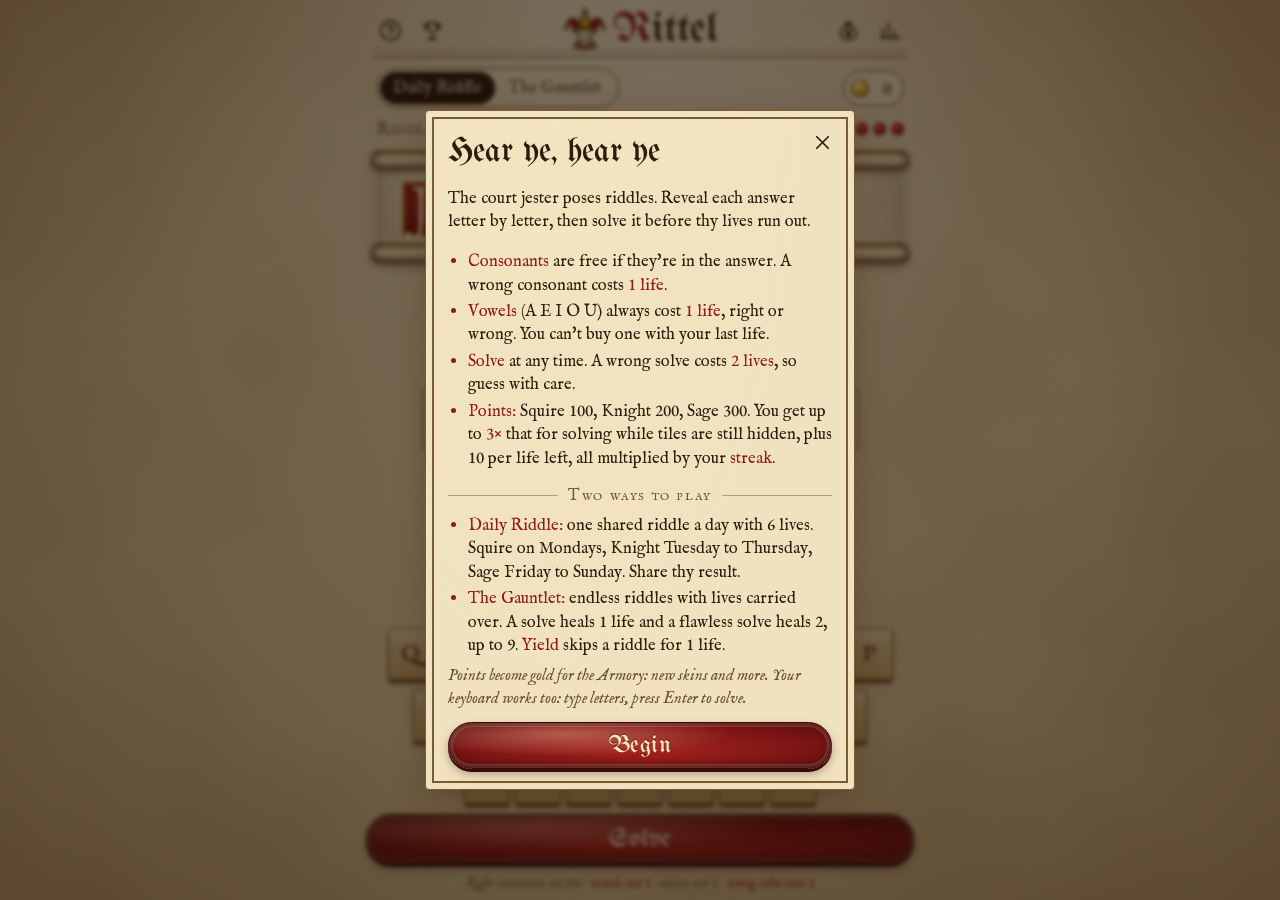
==== commit 583b49a1: "Rittel v2: harder rules, scoring, Gauntlet mode, Hall of Fame, Armory - Wrong solve now costs 2 live" ====
--- a/index.html
+++ b/index.html
@@ -1,12 +1,14 @@
 <!doctype html>
-<html lang="en">
+<html lang="en" data-skin="parchment">
 <head>
 <meta charset="utf-8">
 <meta name="viewport" content="width=device-width,initial-scale=1,viewport-fit=cover">
-<title>Rittel · the daily riddle</title>
-<meta name="theme-color" content="#e8d4a6" media="(prefers-color-scheme: light)"><meta name="theme-color" content="#20150d" media="(prefers-color-scheme: dark)">
+<title>Rittel · riddles of the court</title>
+<meta name="description" content="Rittel: a daily riddle game. Wheel of Fortune meets Wordle, with an endless Gauntlet mode.">
+<meta name="theme-color" content="#e8d4a6" media="(prefers-color-scheme: light)">
+<meta name="theme-color" content="#20150d" media="(prefers-color-scheme: dark)">
 <link rel="icon" href="data:image/svg+xml,%3Csvg xmlns='http://www.w3.org/2000/svg' viewBox='0 0 64 64'%3E%3Cg stroke='%232a170b' stroke-width='1.5' stroke-linejoin='round' stroke-linecap='round'%3E%3Cpath d='M27 29 C22 13 9 9 5 26 C9 21 13 23 16 32 Z' fill='%239e1f1a'/%3E%3Cpath d='M37 29 C42 13 55 9 59 26 C55 21 51 23 48 32 Z' fill='%239e1f1a'/%3E%3Cpath d='M23.5 30 C24 18 28 9 32 4.5 C36 9 40 18 40.5 30 Z' fill='%23c9962f'/%3E%3Cpath d='M15 30.5 Q32 25.5 49 30.5 L48.5 35.5 Q32 31 15.5 35.5 Z' fill='%23c9962f'/%3E%3Cpath d='M14 57 L19 53 L21 61 L26.5 55 L32 62.5 L37.5 55 L43 61 L45 53 L50 57 L45 50 L19 50 Z' fill='%23c9962f'/%3E%3Cpath d='M21.5 34 C21.5 46 25 54 32 55 C39 54 42.5 46 42.5 34 Q32 30.5 21.5 34 Z' fill='%23f3e2bb'/%3E%3Ccircle cx='5' cy='28.6' r='2.9' fill='%23e3b94f'/%3E%3Ccircle cx='59' cy='28.6' r='2.9' fill='%23e3b94f'/%3E%3Ccircle cx='32' cy='3.9' r='2.9' fill='%23e3b94f'/%3E%3Cpath d='M25.6 41.5 q2.4 -2.2 4.8 0 M33.6 41.5 q2.4 -2.2 4.8 0' fill='none'/%3E%3Cpath d='M27.5 47.6 q4.5 3.8 9 0' fill='none'/%3E%3C/g%3E%3Cpath d='M26.4 44.8 l1.2 -1.6 1.2 1.6 -1.2 1.6 z M37.6 44.8 l-1.2 -1.6 -1.2 1.6 1.2 1.6 z' fill='%239e1f1a'/%3E%3Cpath d='M21.5 56.6 L26.5 55 L32 62.5 L37.5 55 L42.5 56.6 L32 59 Z' fill='%239e1f1a' opacity='.9'/%3E%3Ccircle cx='22' cy='32.6' r='.9' fill='%232a170b'/%3E%3Ccircle cx='32' cy='30.6' r='.9' fill='%232a170b'/%3E%3Ccircle cx='42' cy='32.6' r='.9' fill='%232a170b'/%3E%3C/svg%3E">
-<style id="fonts">/* Embedded subsets: UnifrakturMaguntia (c) j. 'mach' wust, IM FELL English (c) Igino Marini, EB Garamond digits (c) Georg Duffner & Octavio Pardo — both SIL Open Font License 1.1 */
+<style id="fonts">/* Embedded subsets: UnifrakturMaguntia (c) j. 'mach' wust, IM FELL English (c) Igino Marini, EB Garamond digits (c) Georg Duffner & Octavio Pardo. SIL Open Font License 1.1 (see src/OFL.txt) */
 @font-face{font-family:"Rittel Fraktur";src:url([data-uri]) format("woff2");font-display:swap}
 @font-face{font-family:"Rittel Fell";src:url([data-uri]) format("woff2");font-display:swap}
 @font-face{font-family:"Rittel Fell";font-style:italic;src:url([data-uri]) format("woff2");font-display:swap}
@@ -17,150 +19,210 @@
 :root{
   --fraktur:"Rittel Fraktur","UnifrakturMaguntia","Old English Text MT","Goudy Text",serif;
   --serif:"Rittel Fell","IM Fell English",Georgia,"Times New Roman",serif;
-  --text:#2e1c0e;--muted:#6f5233;--rule:#6b4a26;
-  --red:#8e1b1b;--gold:#b98a2e;--goldHi:#e6c160;
-  --cardBg:#f3e5c3;--cardText:#2e1c0e;
+}
+html{
+  --text:#2e1c0e;--muted:#6f5233;--rule:#6b4a26;--accent:#8e1b1b;--emph:#8e1b1b;--gold:#b98a2e;
+  --cardBg:#f3e5c3;--cardText:#2e1c0e;--roll1:#8a6334;--roll2:#f3e3bb;--roll3:#6f4c25;
   --tileFront:#f7ecd2;--tileBorder:#7a5a34;--tileLine:#a8875a;
-  --hit:#2f5a36;--hitText:#f5ead0;--vowelText:#2a1806;--bad:#9c2318;
+  --hit:#2f5a36;--hitEdge:#1b3820;--hitText:#f5ead0;--v1:#f0d27a;--v2:#c4912f;--vEdge:#7a5418;--vowelText:#2a1806;--bad:#9c2318;
   --key1:#e4cd9b;--key2:#c9a66b;--keyEdge:#6e4f2a;--keyText:#2e1c0e;--keyMiss:#8b7558;--keyMissText:rgba(245,232,205,.55);
-  --modalBg:#f1e2bf;--modalText:#2e1c0e;--modalBorder:#7a5a34;--bar:#7b6145;
-  --shadow:0 10px 30px rgba(70,40,10,.35);
-  --page:
-    radial-gradient(ellipse at 50% -10%,rgba(255,250,230,.75),transparent 60%),
-    radial-gradient(ellipse at 50% 50%,transparent 50%,rgba(110,70,25,.38) 100%),
-    url("data:image/svg+xml,%3Csvg xmlns='http://www.w3.org/2000/svg' width='1000' height='1000' preserveAspectRatio='none'%3E%3Cfilter id='s'%3E%3CfeTurbulence type='fractalNoise' baseFrequency='.005' numOctaves='3' seed='4'/%3E%3CfeColorMatrix values='0 0 0 0 .45 0 0 0 0 .3 0 0 0 0 .12 0 0 0 .55 -.18'/%3E%3C/filter%3E%3Crect width='100%25' height='100%25' filter='url(%23s)'/%3E%3C/svg%3E"),
-    url("data:image/svg+xml,%3Csvg xmlns='http://www.w3.org/2000/svg' width='180' height='180'%3E%3Cfilter id='n'%3E%3CfeTurbulence type='fractalNoise' baseFrequency='.85' numOctaves='3' stitchTiles='stitch'/%3E%3CfeColorMatrix values='0 0 0 0 .35 0 0 0 0 .22 0 0 0 0 .08 0 0 0 .22 0'/%3E%3C/filter%3E%3Crect width='100%25' height='100%25' filter='url(%23n)'/%3E%3C/svg%3E"),
-    #e8d4a6;
+  --modalBg:#f1e2bf;--modalText:#2e1c0e;--modalBorder:#7a5a34;--bar:#7b6145;--hover:rgba(120,80,30,.15);
+  --seal1:#a5231d;--seal2:#7a1414;--seal3:#560d0d;--sealEdge:#3f0808;--sealText:#f7e6bd;
+  --tab:#f3e5c3;--tabText:#5b4027;--tabOn:#2e1c0e;--tabOnText:#f3e5c3;
+  --shadow:0 10px 30px rgba(70,40,10,.35);--logoGlow:none;
+  --page:radial-gradient(ellipse at 50% -10%,rgba(255,250,230,.75),transparent 60%),radial-gradient(ellipse at 50% 50%,transparent 50%,rgba(110,70,25,.38) 100%),url("data:image/svg+xml,%3Csvg xmlns='http://www.w3.org/2000/svg' width='1000' height='1000' preserveAspectRatio='none'%3E%3Cfilter id='n'%3E%3CfeTurbulence type='fractalNoise' baseFrequency='.005' numOctaves='3' seed='4'/%3E%3CfeColorMatrix values='0 0 0 0 .45 0 0 0 0 .3 0 0 0 0 .12 0 0 0 .55 -.18'/%3E%3C/filter%3E%3Crect width='100%25' height='100%25' filter='url(%23n)'/%3E%3C/svg%3E"),url("data:image/svg+xml,%3Csvg xmlns='http://www.w3.org/2000/svg' width='180' height='180'%3E%3Cfilter id='n'%3E%3CfeTurbulence type='fractalNoise' baseFrequency='.85' numOctaves='3' seed='0' stitchTiles='stitch'/%3E%3CfeColorMatrix values='0 0 0 0 .35 0 0 0 0 .22 0 0 0 0 .08 0 0 0 .22 0'/%3E%3C/filter%3E%3Crect width='100%25' height='100%25' filter='url(%23n)'/%3E%3C/svg%3E"),#e8d4a6;
 }
 @media (prefers-color-scheme: dark){
-  :root{
-    --text:#eedfb9;--muted:#c2a675;--rule:#8a6a3c;
-    --cardBg:#dcc596;--cardText:#2a190b;
-    --tileFront:#2c1e13;--tileBorder:#8a6a3c;--tileLine:#7a5c34;
-    --hit:#3d7347;--hitText:#f5ead0;--bad:#b3352a;
-    --key1:#4d3622;--key2:#3a2716;--keyEdge:#170e07;--keyText:#efdeb6;--keyMiss:#22170e;--keyMissText:rgba(239,222,182,.3);
-    --modalBg:#2a1c12;--modalText:#eedfb9;--modalBorder:#a07c40;--bar:#5d4630;
-    --shadow:0 12px 40px rgba(0,0,0,.6);
-    --page:
-      radial-gradient(ellipse at 50% -5%,rgba(255,170,70,.22),transparent 55%),
-      radial-gradient(ellipse at 50% 50%,transparent 45%,rgba(0,0,0,.65) 100%),
-      url("data:image/svg+xml,%3Csvg xmlns='http://www.w3.org/2000/svg' width='1000' height='1000' preserveAspectRatio='none'%3E%3Cfilter id='s'%3E%3CfeTurbulence type='fractalNoise' baseFrequency='.012' numOctaves='4' seed='9'/%3E%3CfeColorMatrix values='0 0 0 0 .05 0 0 0 0 .03 0 0 0 0 .01 0 0 0 .6 -.2'/%3E%3C/filter%3E%3Crect width='100%25' height='100%25' filter='url(%23s)'/%3E%3C/svg%3E"),
-      url("data:image/svg+xml,%3Csvg xmlns='http://www.w3.org/2000/svg' width='180' height='180'%3E%3Cfilter id='n'%3E%3CfeTurbulence type='fractalNoise' baseFrequency='.9' numOctaves='3' stitchTiles='stitch'/%3E%3CfeColorMatrix values='0 0 0 0 .6 0 0 0 0 .45 0 0 0 0 .3 0 0 0 .07 0'/%3E%3C/filter%3E%3Crect width='100%25' height='100%25' filter='url(%23n)'/%3E%3C/svg%3E"),
-      #20150d;
+  html[data-skin="parchment"]{
+  --text:#eedfb9;--muted:#c2a675;--rule:#8a6a3c;--accent:#d9533f;--emph:#e6c160;--gold:#e6c160;
+  --cardBg:#dcc596;--cardText:#2a190b;
+  --tileFront:#2c1e13;--tileBorder:#8a6a3c;--tileLine:#7a5c34;--hit:#3d7347;--bad:#b3352a;
+  --key1:#4d3622;--key2:#3a2716;--keyEdge:#170e07;--keyText:#efdeb6;--keyMiss:#22170e;--keyMissText:rgba(239,222,182,.3);
+  --modalBg:#2a1c12;--modalText:#eedfb9;--modalBorder:#a07c40;--bar:#5d4630;--hover:rgba(255,200,120,.1);
+  --tab:#2a1c12;--tabText:#c2a675;--tabOn:#e6c160;--tabOnText:#2a1c12;
+  --shadow:0 12px 40px rgba(0,0,0,.6);--logoGlow:drop-shadow(0 0 6px rgba(255,190,100,.35));
+  --page:radial-gradient(ellipse at 50% -5%,rgba(255,170,70,.22),transparent 55%),radial-gradient(ellipse at 50% 50%,transparent 45%,rgba(0,0,0,.65) 100%),url("data:image/svg+xml,%3Csvg xmlns='http://www.w3.org/2000/svg' width='1000' height='1000' preserveAspectRatio='none'%3E%3Cfilter id='n'%3E%3CfeTurbulence type='fractalNoise' baseFrequency='.012' numOctaves='3' seed='9'/%3E%3CfeColorMatrix values='0 0 0 0 .05 0 0 0 0 .03 0 0 0 0 .01 0 0 0 .6 -.2'/%3E%3C/filter%3E%3Crect width='100%25' height='100%25' filter='url(%23n)'/%3E%3C/svg%3E"),url("data:image/svg+xml,%3Csvg xmlns='http://www.w3.org/2000/svg' width='180' height='180'%3E%3Cfilter id='n'%3E%3CfeTurbulence type='fractalNoise' baseFrequency='.9' numOctaves='3' seed='0' stitchTiles='stitch'/%3E%3CfeColorMatrix values='0 0 0 0 .7 0 0 0 0 .6 0 0 0 0 .45 0 0 0 .07 0'/%3E%3C/filter%3E%3Crect width='100%25' height='100%25' filter='url(%23n)'/%3E%3C/svg%3E"),#20150d;
   }
-  .logo{filter:drop-shadow(0 0 6px rgba(255,190,100,.35))}
-}
+}
+html[data-skin="royal"]{
+  --text:#f3e6c4;--muted:#cdb3e6;--rule:#c9a24a;--accent:#e9c35a;--emph:#e9c35a;--gold:#e9c35a;
+  --cardBg:#f4e8cc;--cardText:#2a1438;--roll1:#7a5a1c;--roll2:#f7e3a0;--roll3:#5e4210;
+  --tileFront:#331a4f;--tileBorder:#c9a24a;--tileLine:#8f6fc0;
+  --hit:#2f7a55;--hitEdge:#174a31;--hitText:#f7efd8;--bad:#b3304a;
+  --key1:#4b2a70;--key2:#341a52;--keyEdge:#1a0b2b;--keyText:#f3e6c4;--keyMiss:#1e0f30;--keyMissText:rgba(243,230,196,.3);
+  --modalBg:#2a1442;--modalText:#f3e6c4;--modalBorder:#c9a24a;--bar:#4f3570;--hover:rgba(233,195,90,.12);
+  --seal1:#8a4fc4;--seal2:#5b2a86;--seal3:#3a165a;--sealEdge:#1f0a33;--sealText:#fbe9b0;
+  --tab:#2a1442;--tabText:#cdb3e6;--tabOn:#e9c35a;--tabOnText:#2a1442;
+  --shadow:0 12px 40px rgba(0,0,0,.55);--logoGlow:drop-shadow(0 0 7px rgba(233,195,90,.45));
+  --page:radial-gradient(ellipse at 50% -5%,rgba(233,195,90,.25),transparent 55%),radial-gradient(ellipse at 50% 50%,transparent 45%,rgba(8,0,18,.7) 100%),repeating-linear-gradient(45deg,rgba(233,195,90,.035) 0 2px,transparent 2px 26px),repeating-linear-gradient(-45deg,rgba(233,195,90,.035) 0 2px,transparent 2px 26px),url("data:image/svg+xml,%3Csvg xmlns='http://www.w3.org/2000/svg' width='180' height='180'%3E%3Cfilter id='n'%3E%3CfeTurbulence type='fractalNoise' baseFrequency='.9' numOctaves='3' seed='0' stitchTiles='stitch'/%3E%3CfeColorMatrix values='0 0 0 0 .7 0 0 0 0 .6 0 0 0 0 .45 0 0 0 .07 0'/%3E%3C/filter%3E%3Crect width='100%25' height='100%25' filter='url(%23n)'/%3E%3C/svg%3E"),#2b1442;
+}
+html[data-skin="forest"]{
+  --text:#ecdfb8;--muted:#b7c49a;--rule:#8a7a46;--accent:#e08a3a;--emph:#e9b45a;--gold:#e9b45a;
+  --cardBg:#ebe0c0;--cardText:#24301c;--roll1:#5a3e22;--roll2:#c9a674;--roll3:#3e2914;
+  --tileFront:#1f3323;--tileBorder:#7a8a52;--tileLine:#56704a;
+  --hit:#5c8f3b;--hitEdge:#35571f;--hitText:#fbf5e0;--bad:#b3452a;
+  --key1:#7a5532;--key2:#5a3c20;--keyEdge:#2b1b0c;--keyText:#f6ebcc;--keyMiss:#1d2a1c;--keyMissText:rgba(236,223,184,.3);
+  --modalBg:#1e3022;--modalText:#ecdfb8;--modalBorder:#8a7a46;--bar:#3e5434;--hover:rgba(233,180,90,.12);
+  --seal1:#3f7a3a;--seal2:#2a5527;--seal3:#173516;--sealEdge:#0e220d;--sealText:#f6ebcc;
+  --tab:#1e3022;--tabText:#b7c49a;--tabOn:#e9b45a;--tabOnText:#1e3022;
+  --shadow:0 12px 40px rgba(0,0,0,.55);--logoGlow:drop-shadow(0 0 6px rgba(233,180,90,.35));
+  --page:radial-gradient(ellipse at 50% -5%,rgba(240,200,110,.22),transparent 55%),radial-gradient(ellipse at 50% 50%,transparent 45%,rgba(0,8,2,.7) 100%),url("data:image/svg+xml,%3Csvg xmlns='http://www.w3.org/2000/svg' width='1000' height='1000' preserveAspectRatio='none'%3E%3Cfilter id='n'%3E%3CfeTurbulence type='fractalNoise' baseFrequency='.012' numOctaves='3' seed='9'/%3E%3CfeColorMatrix values='0 0 0 0 .05 0 0 0 0 .03 0 0 0 0 .01 0 0 0 .6 -.2'/%3E%3C/filter%3E%3Crect width='100%25' height='100%25' filter='url(%23n)'/%3E%3C/svg%3E"),url("data:image/svg+xml,%3Csvg xmlns='http://www.w3.org/2000/svg' width='180' height='180'%3E%3Cfilter id='n'%3E%3CfeTurbulence type='fractalNoise' baseFrequency='.9' numOctaves='3' seed='0' stitchTiles='stitch'/%3E%3CfeColorMatrix values='0 0 0 0 .7 0 0 0 0 .6 0 0 0 0 .45 0 0 0 .07 0'/%3E%3C/filter%3E%3Crect width='100%25' height='100%25' filter='url(%23n)'/%3E%3C/svg%3E"),#16281b;
+}
+html[data-skin="dragon"]{
+  --text:#f0d88a;--muted:#c99a5a;--rule:#9a6a24;--accent:#ff6a3a;--emph:#f2c35a;--gold:#f2c35a;
+  --cardBg:#e8cf96;--cardText:#2a1208;--roll1:#6a3a10;--roll2:#f5d27a;--roll3:#4a2408;
+  --tileFront:#1c120e;--tileBorder:#a4762c;--tileLine:#6a4a1c;
+  --hit:#2e7d5b;--hitEdge:#164a33;--hitText:#f7efd8;--bad:#c2361b;
+  --key1:#3a2418;--key2:#24150e;--keyEdge:#0a0503;--keyText:#f0d88a;--keyMiss:#0e0806;--keyMissText:rgba(240,216,138,.25);
+  --modalBg:#1a0e0a;--modalText:#f0d88a;--modalBorder:#b8862b;--bar:#4a2a18;--hover:rgba(255,140,60,.12);
+  --seal1:#e0501f;--seal2:#a82a10;--seal3:#5a1206;--sealEdge:#2a0703;--sealText:#ffe3a0;
+  --tab:#1a0e0a;--tabText:#c99a5a;--tabOn:#f2c35a;--tabOnText:#1a0e0a;
+  --shadow:0 12px 40px rgba(0,0,0,.7);--logoGlow:drop-shadow(0 0 8px rgba(255,120,40,.55));
+  --page:radial-gradient(ellipse at 50% 115%,rgba(255,90,20,.35),transparent 55%),radial-gradient(ellipse at 50% -10%,rgba(242,195,90,.14),transparent 50%),radial-gradient(ellipse at 50% 50%,transparent 40%,rgba(0,0,0,.75) 100%),radial-gradient(circle at 50% 100%,rgba(242,195,90,.06) 0 6px,transparent 7px) 0 0/22px 14px,url("data:image/svg+xml,%3Csvg xmlns='http://www.w3.org/2000/svg' width='180' height='180'%3E%3Cfilter id='n'%3E%3CfeTurbulence type='fractalNoise' baseFrequency='.9' numOctaves='3' seed='0' stitchTiles='stitch'/%3E%3CfeColorMatrix values='0 0 0 0 .7 0 0 0 0 .6 0 0 0 0 .45 0 0 0 .07 0'/%3E%3C/filter%3E%3Crect width='100%25' height='100%25' filter='url(%23n)'/%3E%3C/svg%3E"),#120806;
+}
+/* shared grain for the scroll */
+.card{--cardGrain:url("data:image/svg+xml,%3Csvg xmlns='http://www.w3.org/2000/svg' width='160' height='160'%3E%3Cfilter id='n'%3E%3CfeTurbulence type='fractalNoise' baseFrequency='.7' numOctaves='3' seed='0' stitchTiles='stitch'/%3E%3CfeColorMatrix values='0 0 0 0 .4 0 0 0 0 .25 0 0 0 0 .1 0 0 0 .18 0'/%3E%3C/filter%3E%3Crect width='100%25' height='100%25' filter='url(%23n)'/%3E%3C/svg%3E")}
+/* Rittel base styles. Every color comes from a skin variable defined in skins.css. */
 *{box-sizing:border-box;-webkit-tap-highlight-color:transparent}
-html,body{margin:0;height:100%}
+html,body{margin:0;min-height:100%}
 body{background:var(--page);background-size:auto,auto,cover,180px 180px;background-repeat:no-repeat,no-repeat,no-repeat,repeat;background-attachment:fixed;color:var(--text);font-family:var(--serif);
-  display:flex;flex-direction:column;align-items:center;min-height:100dvh;overflow-x:hidden}
+  display:flex;flex-direction:column;align-items:center;min-height:100dvh;overflow-x:hidden;transition:background-color .4s}
+html[data-skin="royal"] body,html[data-skin="dragon"] body{background-size:auto,auto,auto,auto,180px 180px;background-repeat:no-repeat,no-repeat,repeat,repeat,repeat}
+html[data-skin="dragon"] body{background-size:auto,auto,auto,22px 14px,180px 180px}
 button{font:inherit;color:inherit;cursor:pointer}
-header{width:100%;max-width:560px;display:flex;align-items:center;justify-content:space-between;padding:8px 12px 6px;position:relative}
+[hidden]{display:none!important}
+header{width:100%;max-width:560px;display:flex;align-items:center;justify-content:space-between;padding:8px 10px 6px;position:relative}
 header::after{content:"";position:absolute;left:14px;right:14px;bottom:0;height:5px;border-top:1px solid var(--rule);border-bottom:2px solid var(--rule);opacity:.55}
-.brand{display:flex;align-items:center;gap:8px}
-.logo{width:46px;height:46px;flex:none}
-header h1{margin:0;font-family:var(--fraktur);font-weight:400;font-size:44px;line-height:1;letter-spacing:.01em;color:var(--text)}
-header h1 span{color:var(--red)}
-@media (prefers-color-scheme: dark){header h1 span{color:#d9533f}}
+.hbtns{display:flex;gap:2px}
+.brand{display:flex;align-items:center;gap:6px}
+.logo{width:44px;height:44px;flex:none;filter:var(--logoGlow)}
+header h1{margin:0;font-family:var(--fraktur);font-weight:400;font-size:42px;line-height:1;letter-spacing:.01em;color:var(--text)}
+header h1 span{color:var(--accent)}
 .icon-btn{background:none;border:0;width:40px;height:40px;border-radius:50%;display:grid;place-items:center}
-.icon-btn:hover{background:rgba(120,80,30,.15)}
-.icon-btn svg{width:24px;height:24px;fill:none;stroke:var(--text);stroke-width:1.8;stroke-linecap:round;stroke-linejoin:round}
-main{width:100%;max-width:560px;flex:1;display:flex;flex-direction:column;padding:12px 16px 6px;gap:10px}
-.meta{display:flex;justify-content:space-between;align-items:center;color:var(--muted);font-size:17px;font-variant:small-caps;letter-spacing:.06em}
-.dev{background:var(--red);color:#f5e6c4;border-radius:3px;padding:0 6px;font-size:12px;margin-left:6px;font-variant:normal;letter-spacing:.08em}
+.icon-btn:hover{background:var(--hover)}
+.icon-btn svg{width:23px;height:23px;fill:none;stroke:var(--text);stroke-width:1.8;stroke-linecap:round;stroke-linejoin:round}
+/* mode tabs + purse */
+.modes{width:100%;max-width:560px;display:flex;align-items:center;justify-content:space-between;gap:10px;padding:10px 16px 0}
+.tabs{display:flex;border:1px solid var(--rule);border-radius:999px;padding:3px;background:color-mix(in srgb,var(--tab) 70%,transparent)}
+.tab{border:0;background:none;color:var(--tabText);padding:6px 14px;border-radius:999px;font-size:16px;white-space:nowrap;transition:background .25s,color .25s}
+.tab.on{background:var(--tabOn);color:var(--tabOnText);box-shadow:0 1px 3px rgba(0,0,0,.25)}
+.purse{display:flex;align-items:center;gap:6px;border:1px solid var(--rule);border-radius:999px;padding:5px 12px 5px 7px;background:color-mix(in srgb,var(--tab) 70%,transparent);color:var(--text);font-size:17px}
+.purse b{font-weight:400;font-variant-numeric:tabular-nums;min-width:2ch;text-align:right}
+.coin{width:18px;height:18px;border-radius:50%;background:radial-gradient(circle at 35% 30%,#fff3b8,#e8b941 45%,#a5741c);box-shadow:inset 0 0 0 1.5px rgba(120,80,10,.6),0 1px 2px rgba(0,0,0,.3)}
+.purse.bump{animation:bump .6s cubic-bezier(.3,1.6,.5,1)}
+@keyframes bump{40%{transform:scale(1.18)}}
+main{width:100%;max-width:560px;flex:1;display:flex;flex-direction:column;padding:8px 16px 4px;gap:8px;position:relative}
+.meta{display:flex;align-items:center;gap:8px;color:var(--muted);font-size:17px;font-variant:small-caps;letter-spacing:.05em;min-height:24px}
+.meta .lives{margin-left:auto}
+.tier{font-size:13px;letter-spacing:.1em;font-variant:normal;text-transform:uppercase;padding:1px 8px;border-radius:3px;border:1px solid currentColor;opacity:.9}
+.tier:empty{display:none}
+.tier[data-t="2"]{color:var(--emph)}
+.tier[data-t="3"]{color:var(--accent);border-width:1.5px}
+.dev{background:var(--bad);color:#f5e6c4;border-radius:3px;padding:0 6px;font-size:12px;margin-left:6px;font-variant:normal;letter-spacing:.08em}
+.runbar{display:flex;justify-content:space-between;font-size:15px;color:var(--muted);border-top:1px dashed color-mix(in srgb,var(--rule) 60%,transparent);border-bottom:1px dashed color-mix(in srgb,var(--rule) 60%,transparent);padding:3px 4px}
+.runbar b{font-weight:400;color:var(--text);font-variant-numeric:tabular-nums}
 /* scroll */
-.card{position:relative;margin:14px 6px 12px;padding:18px 20px 16px;color:var(--cardText);
-  background:
-   linear-gradient(90deg,rgba(120,80,30,.22),transparent 8%,transparent 92%,rgba(120,80,30,.22)),
-   radial-gradient(ellipse at 30% 20%,rgba(255,252,235,.6),transparent 60%),
-   url("data:image/svg+xml,%3Csvg xmlns='http://www.w3.org/2000/svg' width='160' height='160'%3E%3Cfilter id='n'%3E%3CfeTurbulence type='fractalNoise' baseFrequency='.7' numOctaves='3' stitchTiles='stitch'/%3E%3CfeColorMatrix values='0 0 0 0 .4 0 0 0 0 .25 0 0 0 0 .1 0 0 0 .18 0'/%3E%3C/filter%3E%3Crect width='100%25' height='100%25' filter='url(%23n)'/%3E%3C/svg%3E"),
-   var(--cardBg);
-  box-shadow:0 8px 18px rgba(60,35,10,.28)}
+.card{position:relative;margin:14px 6px 10px;padding:16px 20px 14px;color:var(--cardText);
+  background:linear-gradient(90deg,rgba(120,80,30,.22),transparent 8%,transparent 92%,rgba(120,80,30,.22)),radial-gradient(ellipse at 30% 20%,rgba(255,252,235,.6),transparent 60%),var(--cardGrain),var(--cardBg);
+  box-shadow:0 8px 18px rgba(30,15,5,.3)}
 .card::before,.card::after{content:"";position:absolute;left:-12px;right:-12px;height:20px;border-radius:10px;
-  background:linear-gradient(180deg,#8a6334 0%,#d9bf8a 30%,#f3e3bb 48%,#c7a56b 70%,#6f4c25 100%);
-  box-shadow:0 3px 6px rgba(50,28,8,.35),inset 10px 0 8px -6px rgba(60,35,10,.6),inset -10px 0 8px -6px rgba(60,35,10,.6)}
+  background:linear-gradient(180deg,var(--roll1) 0%,color-mix(in srgb,var(--roll2) 80%,var(--roll1)) 30%,var(--roll2) 48%,color-mix(in srgb,var(--roll2) 70%,var(--roll3)) 70%,var(--roll3) 100%);
+  box-shadow:0 3px 6px rgba(30,15,5,.35),inset 10px 0 8px -6px rgba(40,20,5,.6),inset -10px 0 8px -6px rgba(40,20,5,.6)}
 .card::before{top:-12px}
 .card::after{bottom:-12px}
-.riddle{font-size:clamp(19px,5vw,22px);line-height:1.4;font-style:italic;margin:0}
+.riddle{font-size:clamp(18px,4.8vw,21px);line-height:1.38;font-style:italic;margin:0;min-height:2.76em}
 .riddle::first-letter{font-style:normal;float:left;font-size:2.5em;line-height:.85;padding:5px 7px 2px;margin:3px 8px 0 0;color:#f6e7c1;
-  background:radial-gradient(circle at 35% 30%,#b8322a,#7e1616 70%);border:2px solid var(--gold);border-radius:3px;box-shadow:inset 0 0 0 1px rgba(255,220,150,.5)}
-/* lives as wax drops */
-.lives{display:flex;align-items:center;gap:6px}
-.pip{width:14px;height:14px;border-radius:50% 50% 50% 50%/55% 55% 45% 45%;background:radial-gradient(circle at 35% 30%,#d4493a,#8e1b1b 60%,#5c0e0e);
-  box-shadow:0 1px 2px rgba(0,0,0,.35);transition:all .3s}
+  background:radial-gradient(circle at 35% 30%,var(--seal1),var(--seal2) 70%);border:2px solid var(--gold);border-radius:3px;box-shadow:inset 0 0 0 1px rgba(255,220,150,.5)}
+/* lives */
+.lives{display:flex;align-items:center;gap:5px}
+.pip{width:13px;height:13px;border-radius:50%/55% 55% 45% 45%;background:radial-gradient(circle at 35% 30%,#e0584a,#9c1f1f 60%,#5c0e0e);box-shadow:0 1px 2px rgba(0,0,0,.35);transition:all .3s}
 .pip.lost{background:transparent;box-shadow:inset 0 0 0 1.5px var(--muted);opacity:.45;transform:scale(.8)}
 .lives.danger .pip:not(.lost){animation:flicker 1.2s infinite}
-@keyframes flicker{50%{filter:brightness(1.4)}}
-#board{flex:1;max-height:340px;display:flex;flex-wrap:wrap;justify-content:center;gap:10px 18px;padding:8px 0;min-height:80px;align-content:center}
-.word{display:flex;gap:5px}
+@keyframes flicker{50%{filter:brightness(1.5)}}
+/* board */
+#board{flex:1;max-height:300px;display:flex;flex-wrap:wrap;justify-content:center;gap:10px 16px;padding:6px 0;min-height:70px;align-content:center}
+.word{display:flex;gap:var(--tg,5px)}
 .tile{width:var(--ts,44px);height:calc(var(--ts,44px)*1.18);perspective:700px}
 .tile .in{position:relative;width:100%;height:100%;transform-style:preserve-3d;transition:transform .6s cubic-bezier(.3,1.35,.5,1)}
 .tile.rev .in{transform:rotateX(180deg)}
-.face{position:absolute;inset:0;backface-visibility:hidden;-webkit-backface-visibility:hidden;border-radius:3px;display:grid;place-items:center;
-  font-family:var(--serif);font-size:calc(var(--ts,44px)*.66);line-height:1}
-.front{background:linear-gradient(160deg,rgba(255,255,255,.12),transparent 50%),var(--tileFront);border:1.5px solid var(--tileBorder);
-  box-shadow:inset 0 0 8px rgba(110,70,25,.25),0 2px 3px rgba(50,28,8,.25)}
+.face{position:absolute;inset:0;backface-visibility:hidden;-webkit-backface-visibility:hidden;border-radius:3px;display:grid;place-items:center;font-family:var(--serif);font-size:calc(var(--ts,44px)*.66);line-height:1}
+.front{background:linear-gradient(160deg,rgba(255,255,255,.12),transparent 50%),var(--tileFront);border:1.5px solid var(--tileBorder);box-shadow:inset 0 0 8px rgba(60,35,10,.25),0 2px 3px rgba(30,15,5,.25)}
 .front::after{content:"";width:46%;height:2px;background:var(--tileLine);position:absolute;bottom:17%}
-.back{transform:rotateX(180deg);background:linear-gradient(160deg,rgba(255,255,255,.12),transparent 55%),var(--hit);color:var(--hitText);
-  border:1.5px solid rgba(0,0,0,.35);box-shadow:inset 0 0 0 2px rgba(230,193,96,.35),0 2px 3px rgba(40,20,5,.3)}
-.tile.v .back{background:linear-gradient(135deg,#f0d27a,#c4912f 45%,#e8c467 70%,#b07f28);color:var(--vowelText);box-shadow:inset 0 0 0 1px rgba(255,245,200,.7),0 2px 3px rgba(40,20,5,.3)}
+.back{transform:rotateX(180deg);background:linear-gradient(160deg,rgba(255,255,255,.12),transparent 55%),var(--hit);color:var(--hitText);border:1.5px solid rgba(0,0,0,.35);box-shadow:inset 0 0 0 2px rgba(230,193,96,.35),0 2px 3px rgba(30,15,5,.3)}
+.tile.v .back{background:linear-gradient(135deg,var(--v1,#f0d27a),var(--v2,#c4912f) 45%,var(--v1,#f0d27a) 72%,var(--v2,#c4912f));color:var(--vowelText,#2a1806);box-shadow:inset 0 0 0 1px rgba(255,245,200,.7),0 2px 3px rgba(30,15,5,.3)}
 .tile.missed .back{background:linear-gradient(160deg,rgba(255,255,255,.1),transparent 55%),var(--bad);color:#f6e7c1}
 .tile.win .in{animation:bounce .6s ease var(--d,0s)}
 @keyframes bounce{0%,100%{transform:rotateX(180deg) translateY(0)}40%{transform:rotateX(180deg) translateY(-12px)}}
-.punct{width:calc(var(--ts,44px)*.5);display:grid;place-items:center;font-size:calc(var(--ts,44px)*.66)}
 .shake{animation:shake .45s}
 @keyframes shake{10%,90%{transform:translateX(-2px)}20%,80%{transform:translateX(4px)}30%,50%,70%{transform:translateX(-7px)}40%,60%{transform:translateX(7px)}}
-#msg{text-align:center;min-height:24px;font-size:17px;font-style:italic;color:var(--muted)}
+#msg{text-align:center;min-height:22px;font-size:16px;font-style:italic;color:var(--muted)}
+/* gauntlet start panel */
+.start{text-align:center;padding:18px 18px 20px;margin:16px 6px;border:1px solid var(--rule);outline:1px solid var(--rule);outline-offset:4px;border-radius:3px;background:color-mix(in srgb,var(--modalBg) 75%,transparent);color:var(--modalText)}
+.start h2{font-family:var(--fraktur);font-weight:400;font-size:40px;margin:0 0 6px;color:var(--accent)}
+.start p{font-size:17px;line-height:1.45;margin:0 0 12px}
+.start .best{font-style:italic;color:var(--muted)}
+body.starting .card,body.starting #board,body.starting .meta,body.starting #kb{display:none}
+.start .lb.mini{min-height:0;margin:0 auto 14px;max-width:300px;text-align:left}
+.start .lb.mini li{font-size:16px;padding:4px 6px}
+.key:disabled:not(.hit):not(.vhit):not(.miss):not(.wide){opacity:.55}
+/* points pop */
+.pop{position:fixed;left:50%;top:40%;transform:translate(-50%,-50%);z-index:30;pointer-events:none;text-align:center;opacity:0;min-width:220px;padding:16px 26px 14px;border-radius:6px;
+  background:radial-gradient(ellipse at 50% 30%,rgba(70,40,15,.94),rgba(28,14,5,.94));border:1.5px solid #c9a24a;outline:1px solid rgba(201,162,74,.5);outline-offset:3px;box-shadow:0 14px 40px rgba(0,0,0,.45)}
+.pop.on{animation:popup 2.6s ease forwards}
+@keyframes popup{0%{opacity:0;transform:translate(-50%,-30%) scale(.6)}12%{opacity:1;transform:translate(-50%,-50%) scale(1.12)}22%{transform:translate(-50%,-50%) scale(1)}78%{opacity:1;transform:translate(-50%,-58%)}100%{opacity:0;transform:translate(-50%,-80%) scale(.95)}}
+.pop .pts{font-size:64px;line-height:1;color:#ffe08a;font-family:var(--serif);text-shadow:0 2px 0 #7a5214,0 0 18px rgba(255,190,60,.7),0 4px 14px rgba(0,0,0,.5);-webkit-text-stroke:1px #6b4510}
+.pop .lines{display:flex;flex-direction:column;gap:1px;margin-top:8px;padding-top:8px;border-top:1px solid rgba(201,162,74,.4);font-size:16px;font-style:italic;color:#f3e3bd}
+.pop .lines .mult{color:#ffd36a;font-style:normal;font-size:18px}
+.spark{position:absolute;left:50%;top:30%;width:12px;height:12px;border-radius:50%;background:radial-gradient(circle at 35% 30%,#fff3b8,#e8b941 50%,#a5741c);animation:spark 1.1s ease-out forwards;opacity:0}
+@keyframes spark{0%{opacity:1;transform:translate(0,0) scale(.4)}100%{opacity:0;transform:translate(var(--x),var(--y)) scale(1)}}
 /* letterpress keyboard */
-#kb{width:100%;max-width:560px;padding:0 6px calc(10px + env(safe-area-inset-bottom));display:flex;flex-direction:column;gap:8px;user-select:none}
+#kb{width:100%;max-width:560px;padding:0 6px calc(8px + env(safe-area-inset-bottom));display:flex;flex-direction:column;gap:7px;user-select:none}
 .row{display:flex;gap:5px;justify-content:center}
-.key{flex:1;max-width:46px;height:54px;border:1px solid var(--keyEdge);border-radius:4px;color:var(--keyText);font-family:var(--serif);font-size:22px;position:relative;
-  background:linear-gradient(180deg,rgba(255,255,255,.18),transparent 40%),
-   repeating-linear-gradient(92deg,rgba(90,55,20,.06) 0 2px,transparent 2px 7px),linear-gradient(180deg,var(--key1),var(--key2));
-  box-shadow:inset 0 1px 0 rgba(255,240,200,.45),0 3px 0 var(--keyEdge),0 4px 6px rgba(0,0,0,.25);
-  transition:background .25s,transform .08s,box-shadow .08s,opacity .25s;margin-bottom:3px}
+.key{flex:1;max-width:46px;height:52px;border:1px solid var(--keyEdge);border-radius:4px;color:var(--keyText);font-family:var(--serif);font-size:22px;position:relative;padding:0;
+  background:linear-gradient(180deg,rgba(255,255,255,.18),transparent 40%),repeating-linear-gradient(92deg,rgba(90,55,20,.06) 0 2px,transparent 2px 7px),linear-gradient(180deg,var(--key1),var(--key2));
+  box-shadow:inset 0 1px 0 rgba(255,240,200,.35),0 3px 0 var(--keyEdge),0 4px 6px rgba(0,0,0,.25);transition:background .25s,transform .08s,box-shadow .08s,opacity .25s;margin-bottom:3px}
 .key:active{transform:translateY(2px);box-shadow:inset 0 1px 0 rgba(255,240,200,.3),0 1px 0 var(--keyEdge)}
-.key.vowel::after{content:"−1";position:absolute;top:2px;right:4px;font-size:11px;font-style:italic;color:var(--red)}
-@media (prefers-color-scheme: dark){.key.vowel::after{color:var(--goldHi)}}
-.key.hit{background:linear-gradient(180deg,rgba(255,255,255,.14),transparent 45%),var(--hit);color:var(--hitText);border-color:#1b3820;box-shadow:inset 0 1px 0 rgba(255,255,255,.2),0 3px 0 #1b3820,0 4px 6px rgba(0,0,0,.25)}
-.key.vhit{background:linear-gradient(135deg,#f0d27a,#c4912f 50%,#e3be62);color:var(--vowelText);border-color:#7a5418;box-shadow:inset 0 1px 0 rgba(255,250,220,.6),0 3px 0 #7a5418,0 4px 6px rgba(0,0,0,.25)}
+.key.vowel::after{content:"−1";position:absolute;top:2px;right:4px;font-size:11px;font-style:italic;color:var(--emph)}
+.key.hit{background:linear-gradient(180deg,rgba(255,255,255,.14),transparent 45%),var(--hit);color:var(--hitText);border-color:var(--hitEdge);box-shadow:inset 0 1px 0 rgba(255,255,255,.2),0 3px 0 var(--hitEdge),0 4px 6px rgba(0,0,0,.25)}
+.key.vhit{background:linear-gradient(135deg,#f0d27a,#c4912f 50%,#e3be62);color:#2a1806;border-color:#7a5418;box-shadow:inset 0 1px 0 rgba(255,250,220,.6),0 3px 0 #7a5418,0 4px 6px rgba(0,0,0,.25)}
 .key.vhit::after,.key.miss::after{display:none}
 .key.miss{background:var(--keyMiss);color:var(--keyMissText);text-decoration:line-through;text-decoration-thickness:1.5px;box-shadow:inset 0 2px 4px rgba(0,0,0,.35);transform:translateY(2px);border-color:rgba(0,0,0,.3)}
 .key:disabled{cursor:default}
 .key.locked{opacity:.4}
-.wide{flex:none;max-width:none;padding:0 18px}
-.seal,#solveBtn{font-family:var(--fraktur);font-size:26px;letter-spacing:.02em;color:#f7e6bd;border:1px solid #4d0b0b;border-radius:999px;
-  background:radial-gradient(ellipse at 30% 25%,rgba(255,170,140,.45),transparent 45%),radial-gradient(ellipse at 50% 60%,#a5231d,#7a1414 65%,#560d0d);
-  box-shadow:inset 0 0 0 3px rgba(80,10,10,.45),inset 0 0 0 4px rgba(230,150,120,.25),inset 0 -4px 8px rgba(0,0,0,.35),0 3px 0 #3f0808,0 5px 10px rgba(40,5,5,.35);
-  text-shadow:0 -1px 0 rgba(0,0,0,.45)}
-#solveBtn{flex:1;max-width:none;height:52px;text-decoration:none}
-#solveBtn:disabled{filter:grayscale(.45) brightness(.85)}
-.legend{text-align:center;font-size:14px;font-style:italic;color:var(--muted)}
-.legend b{color:var(--red);font-weight:400}
-@media (prefers-color-scheme: dark){.legend b{color:var(--goldHi)}}
+.actions{gap:8px}
+.wide{flex:1;max-width:none;padding:0 14px}
+.seal,#solveBtn{font-family:var(--fraktur);font-size:26px;letter-spacing:.02em;color:var(--sealText);border:1px solid var(--sealEdge);border-radius:999px;
+  background:radial-gradient(ellipse at 30% 25%,rgba(255,190,160,.4),transparent 45%),radial-gradient(ellipse at 50% 60%,var(--seal1),var(--seal2) 65%,var(--seal3));
+  box-shadow:inset 0 0 0 3px rgba(0,0,0,.2),inset 0 0 0 4px rgba(255,200,160,.2),inset 0 -4px 8px rgba(0,0,0,.35),0 3px 0 var(--sealEdge),0 5px 10px rgba(0,0,0,.3);text-shadow:0 -1px 0 rgba(0,0,0,.45)}
+#solveBtn{flex:3;height:50px;text-decoration:none}
+#solveBtn.next{font-size:22px}
+#yieldBtn{flex:1;max-width:110px;height:50px;font-size:17px;font-style:italic;border-radius:999px}
+.legend{text-align:center;font-size:13px;font-style:italic;color:var(--muted)}
+.legend b{color:var(--emph);font-weight:400}
+/* ad slot: reserved height only when enabled, so content never jumps */
+.ad-slot{width:100%;max-width:560px;height:60px;flex:none;margin:0 auto calc(4px + env(safe-area-inset-bottom));display:flex;align-items:center;justify-content:center;overflow:hidden}
 /* modals */
-.overlay{position:fixed;inset:0;background:rgba(30,16,5,.55);backdrop-filter:blur(2px);display:none;align-items:center;justify-content:center;z-index:20;padding:16px}
+.overlay{position:fixed;inset:0;background:rgba(20,10,3,.55);backdrop-filter:blur(2px);display:none;align-items:center;justify-content:center;z-index:20;padding:14px}
 .overlay.open{display:flex;animation:fade .2s}
 @keyframes fade{from{opacity:0}}
-.modal{background:radial-gradient(ellipse at 30% 10%,rgba(255,252,235,.35),transparent 60%),var(--modalBg);color:var(--modalText);border:1px solid var(--modalBorder);border-radius:4px;
-  width:100%;max-width:420px;max-height:92dvh;overflow:auto;padding:24px 24px 20px;position:relative;box-shadow:var(--shadow);
-  outline:2px solid var(--modalBorder);outline-offset:-9px;animation:pop .25s cubic-bezier(.3,1.4,.5,1)}
-@media (prefers-color-scheme: dark){.modal{background:radial-gradient(ellipse at 50% 0%,rgba(255,170,70,.14),transparent 60%),var(--modalBg)}}
+.modal{background:radial-gradient(ellipse at 30% 0%,rgba(255,240,200,.16),transparent 60%),var(--modalBg);color:var(--modalText);border:1px solid var(--modalBorder);border-radius:4px;
+  width:100%;max-width:430px;max-height:92dvh;overflow:auto;padding:24px 22px 20px;position:relative;box-shadow:var(--shadow);outline:2px solid var(--modalBorder);outline-offset:-9px;animation:pop .25s cubic-bezier(.3,1.4,.5,1)}
 @keyframes pop{from{transform:translateY(16px) scale(.97)}}
 .modal h2{margin:0 0 8px;font-family:var(--fraktur);font-weight:400;font-size:34px;line-height:1.05}
-.modal h3{margin:18px 0 8px;font-size:16px;font-weight:400;font-variant:small-caps;letter-spacing:.1em;color:var(--muted);display:flex;align-items:center;gap:10px}
+.modal h3{margin:16px 0 8px;font-size:16px;font-weight:400;font-variant:small-caps;letter-spacing:.1em;color:var(--muted);display:flex;align-items:center;gap:10px}
 .modal h3::before,.modal h3::after{content:"";flex:1;height:1px;background:var(--modalBorder);opacity:.5}
 .close{position:absolute;top:12px;right:12px}
 .close svg{stroke:var(--modalText)}
-.modal p,.modal li{line-height:1.45;font-size:17px}
-.modal ul{padding-left:20px;margin:8px 0}
-.modal li::marker{color:var(--red)}
-.modal b{font-weight:400;color:var(--red)}
-@media (prefers-color-scheme: dark){.modal b,.modal li::marker{color:var(--goldHi)}}
-.ex{display:flex;gap:4px;margin:12px 0;--ts:34px}
+.modal p,.modal li{line-height:1.42;font-size:16.5px}
+.modal ul{padding-left:20px;margin:6px 0}
+.modal li{margin-bottom:3px}
+.modal li::marker{color:var(--accent)}
+.modal b{font-weight:400;color:var(--emph)}
 .btn{border-radius:999px;padding:10px 18px;font-size:24px;width:100%}
+.btn.ghost{font-family:var(--serif);font-size:18px;background:none;border:1px solid var(--modalBorder);color:var(--modalText);margin-top:12px}
+.btn.ghost:hover{background:var(--hover)}
 .stats{display:grid;grid-template-columns:repeat(4,1fr);text-align:center;gap:4px}
-.stats b{display:block;font-size:34px;font-weight:400;color:var(--modalText)!important;line-height:1.1}
+.stats b{display:block;font-size:32px;color:var(--modalText)!important;line-height:1.1}
 .stats span{font-size:14px;color:var(--muted);font-style:italic}
 .dist{display:flex;flex-direction:column;gap:4px}
 .bar{display:flex;align-items:center;gap:8px;font-size:16px}
@@ -168,29 +230,72 @@
 .bar .fill{background:var(--bar);color:#f5e8c8;padding:1px 8px;border-radius:2px;text-align:right;min-width:24px;transition:width .6s}
 .bar.me .fill{background:var(--hit)}
 .result{text-align:center}
-.result h2{color:var(--red)}
-@media (prefers-color-scheme: dark){.result h2{color:var(--goldHi)}}
-.result .ans{font-size:28px;letter-spacing:.12em;margin:4px 0 6px}
-.result .emo{font-size:20px;letter-spacing:2px;word-break:break-all;font-family:system-ui,sans-serif}
-.foot{display:flex;gap:12px;align-items:center;margin-top:16px}
+.result h2{color:var(--accent);padding:0 30px}
+.result .ans{font-size:26px;letter-spacing:.12em;margin:4px 0 2px}
+.result .earned{display:inline-block;font-size:19px;color:var(--emph);margin:2px 0 6px}
+.result .emo{font-size:20px;letter-spacing:2px;word-break:break-all;font-family:system-ui,sans-serif;margin-bottom:4px}
+.bigscore{font-size:58px;line-height:1.05;color:var(--emph);margin:4px 0}
+.rankline{font-style:italic;color:var(--emph);margin:4px 0 0}
+.foot{display:flex;gap:12px;align-items:center;margin-top:14px}
+.foot .btn.ghost{margin-top:0;height:52px}
 .foot .cd{flex:1;text-align:center}
 .foot .cd small{display:block;color:var(--muted);font-size:14px;font-variant:small-caps;letter-spacing:.08em}
 .foot .cd b{font-size:28px;font-variant-numeric:tabular-nums;color:var(--modalText)!important}
-#solveInput{width:100%;font-family:var(--serif);font-size:24px;letter-spacing:.1em;text-transform:uppercase;padding:10px 14px;border-radius:3px;border:1.5px solid var(--modalBorder);
-  background:rgba(255,250,235,.55);color:var(--modalText);outline:none;margin:8px 0 14px;box-shadow:inset 0 2px 5px rgba(70,40,10,.2)}
-@media (prefers-color-scheme: dark){#solveInput{background:rgba(0,0,0,.25)}}
-#solveInput:focus{border-color:var(--red)}
+#solveInput,#nameInput{width:100%;font-family:var(--serif);font-size:24px;letter-spacing:.08em;padding:10px 14px;border-radius:3px;border:1.5px solid var(--modalBorder);
+  background:color-mix(in srgb,var(--modalText) 8%,transparent);color:var(--modalText);outline:none;margin:8px 0 14px;box-shadow:inset 0 2px 5px rgba(40,20,5,.2)}
+#solveInput{text-transform:uppercase}
+#solveInput:focus,#nameInput:focus{border-color:var(--accent)}
+.namerow{display:flex;gap:8px;align-items:center}
+.namerow input{margin:0!important;flex:1;min-width:0;font-size:20px!important}
+.namerow .btn{width:auto;font-size:22px;padding:8px 16px}
 .hintline{font-size:15px;color:var(--muted);margin:0;font-style:italic}
-.toast{position:fixed;top:72px;left:50%;transform:translateX(-50%);background:#2e1c0e;color:#f3e3bd;border:1px solid var(--gold);padding:9px 16px;border-radius:3px;font-size:16px;z-index:40;opacity:0;transition:opacity .25s;pointer-events:none;box-shadow:0 6px 18px rgba(0,0,0,.35)}
+/* hall of fame */
+.subtabs{display:flex;gap:6px;margin:6px 0 12px}
+.subtab{flex:1;border:1px solid var(--modalBorder);background:none;color:var(--modalText);border-radius:999px;padding:5px 8px;font-size:16px}
+.subtab.on{background:var(--modalText);color:var(--modalBg)}
+.lb{list-style:none;margin:0;padding:0;display:flex;flex-direction:column;gap:4px;min-height:120px}
+.lb li{display:flex;align-items:baseline;gap:10px;padding:6px 8px;border-bottom:1px dotted color-mix(in srgb,var(--modalBorder) 60%,transparent);font-size:17px}
+.lb .rk{width:22px;text-align:right;color:var(--muted)}
+.lb .nm{flex:1;overflow:hidden;text-overflow:ellipsis;white-space:nowrap}
+.lb .dt{font-size:14px;font-style:italic;color:var(--muted)}
+.lb .sc{font-weight:400;min-width:56px;text-align:right;font-variant-numeric:tabular-nums}
+.lb .top1 .rk{color:#d4a72c}.lb .top2 .rk{color:#a9a9b3}.lb .top3 .rk{color:#b26b3a}
+.lb .top1{background:color-mix(in srgb,#e8b941 14%,transparent)}
+.empty{font-style:italic;color:var(--muted);text-align:center;margin:24px 0}
+.records{display:flex;flex-direction:column}
+.rec{display:flex;justify-content:space-between;padding:6px 4px;border-bottom:1px dotted color-mix(in srgb,var(--modalBorder) 60%,transparent);font-size:17px}
+.rec b{color:var(--modalText)!important}
+#hallNote{margin-top:12px;text-align:center}
+/* shop */
+.shop{display:flex;flex-direction:column;gap:10px;margin-top:12px}
+.item{display:flex;align-items:center;gap:12px;padding:10px;border:1px solid color-mix(in srgb,var(--modalBorder) 70%,transparent);border-radius:4px}
+.item.equipped{border-color:var(--emph);box-shadow:inset 0 0 0 1px var(--emph)}
+.swatch{width:46px;height:46px;flex:none;border-radius:50%;overflow:hidden;display:grid;grid-template-columns:1fr 1fr;border:2px solid var(--modalBorder);transform:rotate(45deg)}
+.swatch i{display:block}
+.swatch.noads{display:grid;place-items:center;transform:none;background:repeating-linear-gradient(45deg,color-mix(in srgb,var(--modalText) 20%,transparent) 0 4px,transparent 4px 9px)}
+.swatch.noads::after{content:"";width:60%;height:3px;background:var(--bad);transform:rotate(-45deg);border-radius:2px}
+.info{flex:1;display:flex;flex-direction:column;min-width:0}
+.info b{color:var(--modalText)!important;font-size:18px}
+.info span{font-size:14px;font-style:italic;color:var(--muted);line-height:1.3}
+.btn.buy{width:auto;min-width:86px;font-family:var(--serif);font-size:17px;padding:7px 12px;border:1px solid var(--modalBorder);background:none;color:var(--modalText)}
+.btn.buy.price{background:radial-gradient(ellipse at 50% 60%,var(--seal1),var(--seal2) 65%,var(--seal3));color:var(--sealText);border-color:var(--sealEdge)}
+.btn.buy.price::before{content:"";display:inline-block;width:12px;height:12px;border-radius:50%;margin-right:5px;vertical-align:-1px;background:radial-gradient(circle at 35% 30%,#fff3b8,#e8b941 45%,#a5741c)}
+.btn.buy.short{opacity:.55}
+.btn.buy:disabled{opacity:.7;cursor:default;font-style:italic}
+.toast{position:fixed;top:70px;left:50%;transform:translateX(-50%);background:#2e1c0e;color:#f3e3bd;border:1px solid #b98a2e;padding:9px 16px;border-radius:3px;font-size:16px;z-index:40;opacity:0;transition:opacity .25s;pointer-events:none;box-shadow:0 6px 18px rgba(0,0,0,.35);max-width:90vw;text-align:center}
 .toast.on{opacity:1}
-@media (max-height:700px){.key{height:46px}.card{padding:12px 16px}}
-@media (max-width:360px){header h1{font-size:36px}.logo{width:38px;height:38px}.key{font-size:19px}}
+@media (max-height:740px){.key{height:46px}.card{padding:12px 16px}#solveBtn,#yieldBtn{height:46px}}
+@media (max-width:380px){header h1{font-size:34px}.logo{width:36px;height:36px}.icon-btn{width:36px}.tab{padding:6px 10px;font-size:15px}.key{font-size:19px}.modes{padding:8px 10px 0}}
 @media (prefers-reduced-motion: reduce){*{animation:none!important;transition:none!important}}
+
 </style>
 </head>
 <body>
 <header>
-  <button class="icon-btn" id="helpBtn" aria-label="How to play"><svg viewBox="0 0 24 24"><circle cx="12" cy="12" r="10"/><path d="M9.1 9a3 3 0 0 1 5.8 1c0 2-3 2.5-3 4.5"/><path d="M12 17.5h.01"/></svg></button>
+  <div class="hbtns">
+    <button class="icon-btn" id="helpBtn" aria-label="How to play"><svg viewBox="0 0 24 24"><circle cx="12" cy="12" r="10"/><path d="M9.1 9a3 3 0 0 1 5.8 1c0 2-3 2.5-3 4.5"/><path d="M12 17.5h.01"/></svg></button>
+    <button class="icon-btn" id="hallBtn" aria-label="Hall of Fame"><svg viewBox="0 0 24 24"><path d="M8 21h8M12 17v4M7 4h10v5a5 5 0 0 1-10 0V4z"/><path d="M7 6H4v1a3 3 0 0 0 3 3M17 6h3v1a3 3 0 0 1-3 3"/></svg></button>
+  </div>
   <div class="brand"><svg class="logo" aria-hidden="true" viewBox="0 0 64 64">
 <g stroke="#2a170b" stroke-width="1.5" stroke-linejoin="round" stroke-linecap="round">
 <path d="M27 29 C22 13 9 9 5 26 C9 21 13 23 16 32 Z" fill="#9e1f1a"/>
@@ -209,39 +314,61 @@
 <path d="M21.5 56.6 L26.5 55 L32 62.5 L37.5 55 L42.5 56.6 L32 59 Z" fill="#9e1f1a" opacity=".9"/>
 <circle cx="22" cy="32.6" r=".9" fill="#2a170b"/><circle cx="32" cy="30.6" r=".9" fill="#2a170b"/><circle cx="42" cy="32.6" r=".9" fill="#2a170b"/>
 </svg><h1><span>R</span>ittel</h1></div>
-  <button class="icon-btn" id="statsBtn" aria-label="Statistics"><svg viewBox="0 0 24 24"><path d="M4 20V10M10 20V4M16 20v-7M22 20H2"/></svg></button>
+  <div class="hbtns">
+    <button class="icon-btn" id="shopBtn" aria-label="The Armory (shop)"><svg viewBox="0 0 24 24"><path d="M9 4h6l-1.5 3h-3z"/><path d="M10.5 7C6 9 4 13 4 16a5 5 0 0 0 5 5h6a5 5 0 0 0 5-5c0-3-2-7-6.5-9"/><path d="M12 11v6M10 12.5h3a1.25 1.25 0 0 1 0 2.5h-2a1.25 1.25 0 0 0 0 2.5h3"/></svg></button>
+    <button class="icon-btn" id="statsBtn" aria-label="Daily statistics"><svg viewBox="0 0 24 24"><path d="M4 20V10M10 20V4M16 20v-7M22 20H2"/></svg></button>
+  </div>
 </header>
+<nav class="modes" aria-label="Game mode">
+  <div class="tabs" role="tablist">
+    <button class="tab" role="tab" data-mode="daily" id="tabDaily">Daily Riddle</button>
+    <button class="tab" role="tab" data-mode="gauntlet" id="tabGauntlet">The Gauntlet</button>
+  </div>
+  <button class="purse" id="purse" aria-label="Gold. Open the Armory"><span class="coin" aria-hidden="true"></span><b id="gold">0</b></button>
+</nav>
 <main>
-  <div class="meta"><span id="dayLabel">Riddle #1</span><div class="lives" id="lives" aria-label="lives"></div></div>
+  <div class="meta"><span id="dayLabel"></span><span class="tier" id="tier"></span><div class="lives" id="lives"></div></div>
+  <div class="runbar" id="runbar" hidden><span>Score <b id="runScore">0</b></span><span>Next solve <b id="runStreak">×1</b></span><span>Solved <b id="runSolved">0</b></span></div>
   <div class="card"><p class="riddle" id="riddle"></p></div>
   <div id="board" aria-live="polite"></div>
-  <div id="msg"></div>
+  <div id="msg" aria-live="polite"></div>
+  <section id="startPanel" class="start" hidden>
+    <h2>The Gauntlet</h2>
+    <p>Riddle after riddle until thy lives run out. Lives carry from one riddle to the next. Every solve heals 1 life, and a flawless solve heals 2. Streaks multiply thy points.</p>
+    <p class="best" id="bestRun"></p>
+    <ol class="lb mini" id="startTop" hidden></ol>
+    <button class="btn seal" id="startRun">Enter the Gauntlet</button>
+  </section>
 </main>
 <div id="kb"></div>
+<div id="adSlot" class="ad-slot" hidden aria-hidden="true"></div>
 
 <div class="overlay" id="helpModal" role="dialog" aria-modal="true" aria-labelledby="helpTitle">
   <div class="modal">
     <button class="icon-btn close" data-close aria-label="Close"><svg viewBox="0 0 24 24"><path d="M6 6l12 12M18 6L6 18"/></svg></button>
     <h2 id="helpTitle">Hear ye, hear ye</h2>
-    <p>Each day the court jester poses one riddle. Reveal its answer letter by letter, then solve it before your lives run out.</p>
+    <p>The court jester poses riddles. Reveal each answer letter by letter, then solve it before thy lives run out.</p>
     <ul>
-      <li>You have <b>6 lives</b>.</li>
       <li><b>Consonants</b> are free if they're in the answer. A wrong consonant costs <b>1 life</b>.</li>
-      <li><b>Vowels</b> (A E I O U) always cost <b>1 life</b>, right or wrong. You buy them. You can't buy a vowel with your last life.</li>
-      <li>Press <b>Solve</b> at any time to guess the whole answer. A wrong solve costs <b>1 life</b>.</li>
-      <li>Fill every tile or solve it to win. Your score is the number of lives you used, so <b>lower is better</b>.</li>
+      <li><b>Vowels</b> (A E I O U) always cost <b>1 life</b>, right or wrong. You can't buy one with your last life.</li>
+      <li><b>Solve</b> at any time. A wrong solve costs <b>2 lives</b>, so guess with care.</li>
+      <li><b>Points:</b> Squire 100, Knight 200, Sage 300. You get up to <b>3×</b> that for solving while tiles are still hidden, plus 10 per life left, all multiplied by your <b>streak</b>.</li>
     </ul>
-    <div class="ex" id="exTiles"></div>
-    <p class="hintline">Green = consonant found · Gold = vowel bought. Your keyboard works too: type letters, press Enter to solve.</p>
-    <div style="height:14px"></div>
+    <h3>Two ways to play</h3>
+    <ul>
+      <li><b>Daily Riddle:</b> one shared riddle a day with 6 lives. Squire on Mondays, Knight Tuesday to Thursday, Sage Friday to Sunday. Share thy result.</li>
+      <li><b>The Gauntlet:</b> endless riddles with lives carried over. A solve heals 1 life and a flawless solve heals 2, up to 9. <b>Yield</b> skips a riddle for 1 life.</li>
+    </ul>
+    <p class="hintline">Points become gold for the Armory: new skins and more. Your keyboard works too: type letters, press Enter to solve.</p>
+    <div style="height:12px"></div>
     <button class="btn seal" data-close>Begin</button>
   </div>
 </div>
 
-<div class="overlay" id="solveModal" role="dialog" aria-modal="true">
+<div class="overlay" id="solveModal" role="dialog" aria-modal="true" aria-labelledby="solveTitle">
   <div class="modal">
     <button class="icon-btn close" data-close aria-label="Close"><svg viewBox="0 0 24 24"><path d="M6 6l12 12M18 6L6 18"/></svg></button>
-    <h2>Speak thy answer</h2>
+    <h2 id="solveTitle">Speak thy answer</h2>
     <p class="hintline" id="solveHint"></p>
     <form id="solveForm" autocomplete="off">
       <input id="solveInput" type="text" autocapitalize="characters" autocorrect="off" spellcheck="false" maxlength="40" aria-label="Your answer">
@@ -254,7 +381,7 @@
   <div class="modal">
     <button class="icon-btn close" data-close aria-label="Close"><svg viewBox="0 0 24 24"><path d="M6 6l12 12M18 6L6 18"/></svg></button>
     <div class="result" id="result"></div>
-    <h3>Statistics</h3>
+    <h3>Daily statistics</h3>
     <div class="stats" id="stats"></div>
     <h3>Lives used</h3>
     <div class="dist" id="dist"></div>
@@ -262,346 +389,743 @@
       <div class="cd"><small>Next riddle</small><b id="countdown">--:--:--</b></div>
       <button class="btn seal" id="shareBtn" style="flex:1">Share</button>
     </div>
+    <button class="btn ghost" id="toGauntlet">Keep playing: the Gauntlet ⚔</button>
   </div>
 </div>
-<div class="toast" id="toast"></div>
-
+
+<div class="overlay" id="runModal" role="dialog" aria-modal="true" aria-labelledby="runTitle">
+  <div class="modal">
+    <button class="icon-btn close" data-close aria-label="Close"><svg viewBox="0 0 24 24"><path d="M6 6l12 12M18 6L6 18"/></svg></button>
+    <div class="result">
+      <h2 id="runTitle">Thy run is ended</h2>
+      <p class="hintline" id="runAnswer"></p>
+      <div class="bigscore" id="runFinal">0</div>
+      <p class="hintline" id="runSummary"></p>
+      <p class="rankline" id="runRank"></p>
+    </div>
+    <form id="nameForm" autocomplete="off">
+      <h3>Inscribe thy name</h3>
+      <div class="namerow"><input id="nameInput" maxlength="14" placeholder="Thy name" aria-label="Your name for the Hall of Fame"><button class="btn seal" type="submit" id="nameSubmit">Inscribe</button></div>
+    </form>
+    <div class="foot"><button class="btn ghost" id="runShare" style="flex:1">Share</button><button class="btn seal" id="runAgain" style="flex:1.3">Run again</button></div>
+  </div>
+</div>
+
+<div class="overlay" id="hallModal" role="dialog" aria-modal="true" aria-labelledby="hallTitle">
+  <div class="modal">
+    <button class="icon-btn close" data-close aria-label="Close"><svg viewBox="0 0 24 24"><path d="M6 6l12 12M18 6L6 18"/></svg></button>
+    <h2 id="hallTitle">Hall of Fame</h2>
+    <div class="subtabs" role="tablist"><button class="subtab" data-hall="gauntlet">Gauntlet</button><button class="subtab" data-hall="daily">Daily</button><button class="subtab" data-hall="records">Records</button></div>
+    <div id="hallBody"></div>
+    <p class="hintline" id="hallNote">Kept on this device. A realm-wide leaderboard is coming.</p>
+  </div>
+</div>
+
+<div class="overlay" id="shopModal" role="dialog" aria-modal="true" aria-labelledby="shopTitle">
+  <div class="modal">
+    <button class="icon-btn close" data-close aria-label="Close"><svg viewBox="0 0 24 24"><path d="M6 6l12 12M18 6L6 18"/></svg></button>
+    <h2 id="shopTitle">The Armory</h2>
+    <p class="hintline">Spend gold from thy solves. Thy purse holds <b class="shopGold">0</b> gold.</p>
+    <div class="shop" id="shopList"></div>
+  </div>
+</div>
+
+<div class="pop" id="pop" aria-hidden="true"></div>
+<div class="toast" id="toast" role="status"></div>
 <script>
+const RIDDLES = [[1,"ZIPPER","I have two rows of teeth that never eat. Pull my little tab and they lock together."],[1,"ANCHOR","I spend my working life on the sea floor so that something above me stays put."],[1,"LIGHTHOUSE","I stand alone by the sea and wink all night, warning ships without saying a word."],[1,"SNOWMAN","I'm built in winter with a carrot for a nose, and the first warm day is my last."],[1,"HOURGLASS","Two glass rooms joined by a narrow door. Sand moves from upstairs to down, and when it's done you flip me over."],[1,"SUNDIAL","I tell the time only when the weather is fair, and I go blind at night."],[1,"KITE","I fly on a string, I need the wind to rise, and a child runs to launch me."],[1,"PARACHUTE","I'm useless until I open, and a falling person is very glad when I do."],[1,"COMPASS","One of my needles always points the same way, no matter how you turn me."],[1,"SCARECROW","I stand in a field in old clothes all day, and my only job is frightening birds."],[1,"PASSPORT","A little book with your face inside. Border guards stamp me, and you need me to leave the country."],[1,"ESCALATOR","I'm a staircase that does the climbing for you."],[1,"BOOKMARK","I sleep between the pages so you remember where you stopped."],[1,"DOORBELL","Press my button and I announce a visitor to the whole house."],[1,"TOOTHBRUSH","I visit your mouth twice a day, and my bristles fight whatever you ate."],[1,"VOLCANO","A mountain with a fiery temper. When I lose it, rivers of molten rock run down my sides."],[1,"RAINBOW","I appear after rain when the sun is behind you. I wear seven colors, and nobody can reach my end."],[1,"IGLOO","A house built from blocks of snow that still keeps you warm."],[1,"HAMMOCK","A bed with no legs, slung between two trees."],[1,"PIGGY BANK","A pink animal with a slot in its back. Feed it coins, and break it when you need them."],[1,"MAILBOX","I wait at the end of the driveway with my mouth shut, holding letters until someone comes."],[1,"SUITCASE","I travel everywhere with your clothes inside me, and at the airport I ride a moving belt."],[1,"TELESCOPE","Look through my small end and I bring the faraway stars close."],[1,"MICROSCOPE","I make tiny things look huge, so you can see the creatures in a drop of pond water."],[1,"BOOMERANG","Throw me away properly and I come right back to you."],[1,"SEESAW","Two children ride me. When one goes up, the other must come down."],[1,"TRAMPOLINE","Jump on me and I throw you back toward the sky."],[1,"POPCORN","Heat me and I explode, turning from a hard kernel into a fluffy white snack."],[1,"WISHBONE","Two people pull me apart after a roast dinner, and whoever gets the bigger piece makes a wish."],[1,"FORTUNE COOKIE","A crisp treat at the end of a meal that hides a prediction inside."],[1,"SKELETON","Everyone carries one inside them, yet most people are frightened to see one."],[1,"TOOTH FAIRY","I trade coins for something small left under your pillow."],[1,"CATERPILLAR","I eat leaves all day, wrap myself in a blanket, and wake up with wings."],[1,"TADPOLE","I begin with a tail and no legs, and I end with legs and no tail."],[1,"CHAMELEON","A lizard that changes color, and whose eyes can look two ways at once."],[1,"PORCUPINE","I wear a coat of sharp quills, and nobody wants to hug me."],[1,"SNAIL","I carry my house on my back and leave a silvery trail behind me."],[1,"GIRAFFE","I'm the tallest animal alive, and I eat the leaves no one else can reach."],[1,"PENGUIN","A bird in a tuxedo who cannot fly but swims like a fish."],[1,"OCTOPUS","Eight arms, three hearts, and I squirt ink when I'm frightened."],[1,"KANGAROO","I hop on two strong legs and carry my baby in a pouch."],[1,"BEEHIVE","A busy city of six-sided rooms, where a queen rules and honey is stored."],[1,"ACORN","A small nut wearing a little cap. Plant me and wait, and I become a mighty oak."],[1,"SUNFLOWER","A tall golden bloom whose face follows the sun, and whose seeds make a salty snack."],[1,"CACTUS","I live in the desert, store water inside me, and protect myself with spines."],[1,"ICEBERG","Most of me hides underwater. A famous ship found the part you couldn't see."],[1,"GLACIER","A river of ice that moves too slowly to see, yet carves out whole valleys."],[1,"TORNADO","A spinning funnel of wind that dances across the plains and lifts houses."],[1,"THUNDER","I always arrive after the flash. I'm all noise and no light."],[1,"EARTHQUAKE","The ground shakes when I come, and scientists measure me on a scale."],[1,"ECLIPSE","When the moon steps in front of the sun, daytime turns to dusk for a few minutes."],[1,"COMET","An icy traveler with a glowing tail that swings past the sun every so often."],[1,"ASTRONAUT","I wear a helmet and a bulky suit, and my office is in orbit."],[1,"LIFEGUARD","I sit in a tall chair by the water with my whistle ready, watching the swimmers."],[1,"FIREFIGHTER","I slide down a pole, ride a red truck, and run toward the flames."],[1,"MAGICIAN","I pull rabbits from hats and saw people in half, and nobody gets hurt."],[1,"PIRATE","I sail under a black flag, bury my treasure, and might keep a parrot on my shoulder."],[1,"DRAGON","A giant winged reptile from the old stories who breathes fire and sleeps on a pile of gold."],[1,"MERMAID","Half woman and half fish, I sing to sailors from the rocks."],[1,"UNICORN","A white horse of legend with a single spiral horn."],[1,"CASTLE","Stone walls, a moat, towers and a drawbridge. Kings and queens live inside me."],[1,"CROWN","A jeweled golden circle worn on a monarch's head."],[1,"WISHING WELL","Toss a coin down my deep stone throat and make a hope."],[1,"CHESS","A game of kings, queens, bishops and knights played on sixty-four squares."],[1,"DOMINOES","Line us up, tip the first one, and we all fall one after another."],[1,"JIGSAW PUZZLE","A picture broken into many curvy pieces that you put back together."],[1,"SANDCASTLE","A fort built on the beach that the tide will knock down."],[1,"BLINDFOLD","Tie me over your eyes for a party game and you can't see a thing."],[1,"BACKPACK","Two straps over your shoulders, and I carry your books to school."],[1,"WHEELBARROW","One wheel in front and two handles behind. I carry soil around the garden."],[1,"MAGNET","I pull metal toward me without touching it, and my opposite ends attract."],[1,"BATTERY","I hold energy in a small package, and when I'm drained your remote stops working."],[1,"LIGHT BULB","The symbol of a bright idea in cartoons. Screw me in and I chase the dark away."],[1,"VACUUM CLEANER","I roar across the carpet and swallow the dust and crumbs."],[1,"ALARM CLOCK","I ring every morning even though nobody thanks me, and you slap my snooze button."],[1,"WASHING MACHINE","Clothes go in dirty, I spin them with soap and water, and they come out clean."],[1,"REFRIGERATOR","A cold cupboard in the kitchen whose light switches on when you open the door."],[1,"TOASTER","Put bread in my slots, and a few minutes later I pop it up warm and brown."],[1,"KETTLE","I sing or whistle when the water inside me boils."],[1,"CHOPSTICKS","Two thin sticks that work as a pair to pick up food."],[1,"STAPLER","I bite through paper and leave a tiny metal tooth behind to hold the pages together."],[1,"ERASER","I make mistakes disappear, but I get smaller every time I do."],[1,"FIREWORKS","We shoot into the night sky on holidays and burst into colors with a bang."],[1,"BIRTHDAY CAKE","Once a year I'm covered in candles, and you blow them out with a wish."],[1,"SNOW GLOBE","Shake me and a blizzard falls over the tiny town inside my glass."],[1,"HOT AIR BALLOON","A giant bag of warm air that lifts a wicker basket into the sky."],[1,"SUBMARINE","A ship that sinks on purpose and comes back up, with a periscope to peek above the waves."],[1,"HELICOPTER","I fly without wings. My blades spin on top, and I can hover in one place."],[1,"TRAFFIC LIGHT","Red, yellow and green, I tell the cars when to stop and when to go."],[1,"ROLLER COASTER","I climb slowly, then drop fast. People scream, then pay to ride me again."],[1,"FERRIS WHEEL","A giant ring at the fair that turns slowly and lifts people in little cars to the top."],[1,"CAROUSEL","Painted horses go up and down and round and round to organ music."],[1,"VENDING MACHINE","Put in a coin, press a button, and I drop a snack."],[1,"CROSSWORD","A grid of black and white squares that you fill with words from clues."],[1,"SLEEPING BAG","A bed you can roll up and carry camping. You zip yourself inside."],[1,"CAMPFIRE","Campers sit around me telling stories and toasting marshmallows."],[1,"CANOE","A narrow boat you paddle, pointed at both ends."],[1,"SNORKEL","A tube that lets you breathe while your face is underwater."],[1,"LIFE JACKET","Wear me on a boat and I'll keep your head above water."],[1,"WOODPECKER","I drum on tree trunks with my beak to find bugs."],[1,"FLAMINGO","A pink bird that often stands on one leg, and gets its color from what it eats."],[1,"SKUNK","A black and white animal whose smelly spray makes everyone leave."],[1,"ARMADILLO","I wear armor plates, and some of my kind can roll up into a ball."],[1,"BEAVER","I build dams with my teeth and slap my flat tail on the water."],[1,"SQUIRREL","I bury nuts for the winter and often forget where I put them."],[1,"LADYBUG","A little red beetle with black spots that gardeners are glad to see."],[1,"FIREFLY","A bug that flashes a light from its tail on summer nights."],[1,"JELLYFISH","No brain, no bones and no heart, and I sting as I drift through the sea."],[1,"SEAHORSE","A fish shaped like a chess knight, whose fathers carry the babies."],[1,"STARFISH","I live on the sea floor with five arms, and if I lose one I grow it back."],[1,"PEACOCK","A bird who shows off a huge fan of tail feathers covered in eyes."],[1,"BRAIN FREEZE","A sudden sharp headache from eating ice cream too fast."],[1,"HAIL","Balls of ice that fall from summer thunderstorms and dent cars."],[1,"ICICLE","I grow downward from the roof in winter, like a frozen dagger."],[1,"PUDDLE","After the rain I lie in the road reflecting the sky, and children love to jump in me."],[1,"SNOWFLAKE","I have six sides, no two of me are said to be alike, and I melt on your tongue."],[1,"MOAT","A ring of water dug around a castle to keep enemies out."],[1,"CATAPULT","A siege engine that hurls stones over castle walls."],[1,"SUIT OF ARMOR","A metal outfit for a knight. Empty ones stand guard in castle halls."],[1,"KALEIDOSCOPE","Look through me and turn: colorful patterns appear, never the same twice."],[1,"SNOW ANGEL","Lie on your back in a fresh winter blanket and sweep your arms and legs, and I appear with wings."],[1,"HOPSCOTCH","Chalk squares on the sidewalk, a tossed stone, and hopping on one foot."],[1,"TUG OF WAR","Two teams pull a rope in opposite directions until one side gives up."],[1,"TREE HOUSE","A home with no foundations, built in the branches by children."],[1,"PINATA","At parties, blindfolded guests hit me with a stick until I give up my candy."],[1,"CONFETTI","Tiny scraps of paper thrown at celebrations that nobody wants to sweep up."],[2,"DEADLINE","I'm a line with a grim name. Cross me at work and you're late, not dead."],[2,"BOTTLENECK","I'm the narrow top of a bottle, and also the slowest step that holds up everything else."],[2,"FIREWALL","A wall that stops no flames, only unwanted traffic trying to reach your network."],[2,"SPAM","Once a canned meat, now I'm the junk that floods your inbox."],[2,"COOKIE","Sweet in the kitchen, but in your browser I remember who you are."],[2,"BUG","In the garden I crawl, in the code I crash things, and either way people want to squash me."],[2,"CLOUD","I hold your photos up above you, though really I'm just someone else's computer."],[2,"PASSWORD","I'm best when long and kept to yourself. Share me and I'm worthless; forget me and you're locked out."],[2,"HASHTAG","On old phones I was the pound key. Now put me in front of a word and posts gather around it."],[2,"SCREENSHOT","I'm a picture of a picture, taken without any camera."],[2,"AUTOCORRECT","I change your words when you didn't ask me to, and I'm so ducking helpful."],[2,"WIFI","Invisible, I connect you to the world, and every guest asks for my password."],[2,"BLUETOOTH","Named after a Viking king, I let your earbuds talk to your phone."],[2,"SELFIE","A portrait taken at arm's length, where the photographer is also the subject."],[2,"PODCAST","A radio show that waits for you, starting whenever you press play."],[2,"SPOILER","I ruin the ending before you get there, and I'm also the wing on the back of a sports car."],[2,"DEJA VU","You're sure you've been here before, but this is the first time."],[2,"NIGHTMARE","I'm a horse of the night that gallops through your sleep."],[2,"DAYDREAM","A journey you take with your eyes open, without ever leaving your chair."],[2,"HICCUP","A small jump in your chest that comes uninvited, and people try to scare me away."],[2,"YAWN","I'm contagious but harmless, and just reading about me may make you do me."],[2,"GOOSEBUMPS","You get me when you're cold or thrilled, and I'm named after a farm bird's skin."],[2,"SECOND HAND","I'm the thinnest pointer on the clock, and also how you'd describe a used coat."],[2,"LEAP YEAR","I come around every four years and give February one more day."],[2,"MIDNIGHT","I'm the moment today becomes tomorrow, when a coach turns back into a pumpkin."],[2,"HALFTIME","In the middle of the match the players rest, and the band takes the field."],[2,"OVERTIME","When the game is tied at the end I make it last longer, and at work I pay extra."],[2,"DEAD END","A street that goes nowhere, and an idea that goes nowhere too."],[2,"ROUNDABOUT","A circle in the road where you go around to go straight, and also a way of saying things indirectly."],[2,"HONEYMOON","The trip after the wedding, named after something sweet and something in the sky."],[2,"BLUE MOON","The rare second full one in a calendar month, seen only once in a while."],[2,"BUTTERFINGERS","What you call someone who keeps dropping things, though their hands contain no dairy."],[2,"COUCH POTATO","A vegetable that grows on the sofa in front of the television."],[2,"BOOKWORM","A creature that devours books but never gets full, and you might be one too."],[2,"NIGHT OWL","A person who comes alive after dark, named for a bird that does the same."],[2,"EARLY BIRD","I catch the worm because I'm up before everyone else."],[2,"COPYCAT","An animal that just does whatever you do."],[2,"SCAPEGOAT","The animal blamed for everyone else's mistakes."],[2,"RED HERRING","A fishy clue that leads detectives the wrong way."],[2,"WILD GOOSE CHASE","A pointless hunt, named after a bird you'll never catch."],[2,"ELEPHANT IN THE ROOM","The enormous thing everybody can see but nobody mentions."],[2,"COLD FEET","Nerves before a wedding, though your toes are perfectly warm."],[2,"PIECE OF CAKE","Something very easy, though no dessert is involved."],[2,"BREAK A LEG","What actors wish each other before a show, meaning the opposite of harm."],[2,"CROCODILE TEARS","Fake sadness, named after a reptile said to weep while it eats."],[2,"WHITE LIE","A small untruth told to be kind, given the color of innocence."],[2,"GREEN THUMB","You have one if plants thrive in your care, though your hand isn't colored at all."],[2,"SILVER LINING","The bright edge said to be on every dark cloud."],[2,"BRAINSTORM","A weather event in a meeting room, where ideas rain down."],[2,"HEADLINE","I sit at the top of the page, shouting the story in big letters."],[2,"FOOTNOTE","I sit at the bottom of the page, small and usually skipped."],[2,"SIDEKICK","Batman has Robin as one. I'm the helper who never gets top billing."],[2,"UNDERDOG","Nobody expects me to win, which is why everybody cheers when I do."],[2,"SKELETON KEY","A key that opens many locks, though it has no bones."],[2,"BACKSEAT DRIVER","I never touch the steering, but I tell whoever does exactly how to do it."],[2,"BAGPIPES","I'm a bag that wails a Scottish tune when squeezed under an arm."],[2,"ACCORDION","Squeeze me and pull me apart, and I breathe music through my folds."],[2,"METRONOME","I tick back and forth at a steady pace so musicians keep time."],[2,"SILHOUETTE","A portrait made only of shadow: all outline and no detail."],[2,"MIRAGE","Thirsty travelers in the desert see me as water, but I'm only a trick of hot air."],[2,"FOSSIL","I was alive millions of years ago. Now I'm a stone in the shape of my old self."],[2,"AMBER","I'm golden tree resin turned to stone, and sometimes an ancient insect is trapped inside me."],[2,"PEARL","I begin as an irritating grain inside an oyster and end up as a jewel."],[2,"QUICKSAND","I look like solid ground, but step on me and I grab your feet."],[2,"WHIRLPOOL","A spinning drain in the sea that pulls boats toward its center."],[2,"TIDE","Twice a day I come in and twice I go out, pulled along by the moon."],[2,"DEW","I appear on the grass overnight without any rain, and I'm gone by mid-morning."],[2,"FOG","A cloud that came down to walk the streets."],[2,"ALPHABET","I have twenty-six members, and they always stand in the same order."],[2,"SILENT LETTER","I'm in knife, gnome and island, but nobody ever hears me."],[2,"QUESTION MARK","I curl up at the end of every query, waiting for an answer."],[2,"PALINDROME","I read the same forwards and backwards, like racecar or level."],[2,"ANAGRAM","I'm the same letters rearranged, the way listen becomes silent."],[2,"TYPO","A small mistake made by the fingers, not the brain."],[2,"CLIFFHANGER","An ending that leaves you dangling over the edge until the next episode."],[2,"PLOT TWIST","The moment in a story when everything you believed turns out to be wrong."],[2,"MOUSETRAP","I serve cheese to only one guest at a time, and they never leave."],[2,"JACK IN THE BOX","Turn my crank, hear a tune, and I spring out to surprise you."],[2,"TIME CAPSULE","A box buried today, meant to be opened by the people of the future."],[2,"HAUNTED HOUSE","A home where the previous owners never truly moved out."],[2,"GHOST TOWN","A place with streets and houses but nobody living in them."],[2,"SCAVENGER HUNT","A game where you race to find a list of odd items."],[2,"HIDE AND SEEK","One player counts with eyes closed while everyone else vanishes."],[2,"MUSICAL CHAIRS","When the music stops everyone scrambles for a seat, and one player is always left standing."],[2,"YOYO","I go down and up on a string, and I can even walk the dog."],[2,"RUSH HOUR","A time named for speed, when the traffic barely moves."],[2,"HAPPY HOUR","Usually more than sixty minutes of cheaper drinks, despite my name."],[2,"MOONLIGHTING","Working a second job at night, as if by the light of the moon."],[2,"RUBBER DUCK","A bath toy that programmers explain their bugs to."],[2,"INFINITE LOOP","A program that goes round and round and never stops."],[2,"BLUE SCREEN","The error a crashing Windows computer once showed, nicknamed after death."],[2,"CAPTCHA","I ask you to prove you're human by clicking on all the traffic lights."],[2,"HELLO WORLD","The first words almost every new program learns to say."],[2,"EASTER EGG","A hidden surprise left by developers, named after a spring tradition."],[2,"TROLL","I once lived under bridges, and now I live in comment sections."],[2,"GHOSTING","Vanishing from someone's life without a word, like a spirit."],[2,"REFLECTION","I'm you, but reversed. I live in mirrors and still water, and I move only when you do."],[2,"KEYHOLE","I'm the eye of a door. Peek through me and you'll see into the next room."],[2,"HANDSHAKE","Two people grip hands to greet or seal a deal, and computers do me too before they talk."],[2,"AUTOGRAPH","A famous person's name, written in their own hand for a fan."],[2,"BLIND DATE","A meeting of two strangers where neither can see what's coming."],[2,"STAGE FRIGHT","A fear that grows as the curtain rises and the audience goes quiet."],[2,"SLEEPWALKING","I take a stroll while my mind is fast asleep."],[2,"PINS AND NEEDLES","The prickly feeling when your foot falls asleep, with no sewing kit in sight."],[2,"GOLDEN HOUR","The time just after sunrise or before sunset when photographers say the light is best."],[2,"TIME ZONE","Cross my border and it's suddenly a different hour."],[2,"EQUATOR","An imaginary belt around the Earth's waist."],[2,"QUILL","Pluck me from a goose, dip me in ink, and write a manuscript."],[2,"DRAWBRIDGE","Lower me to welcome guests. Raise me and the castle becomes an island."],[2,"TOWN CRIER","Before newspapers, I rang a bell in the square and shouted the news."],[2,"CARRIER PIGEON","A feathered mail service that always flies home."],[2,"FINGERPRINT","Everyone has ten of me, no two people share them, and detectives dust for me."],[2,"MARATHON","A race named after a battle, and a messenger who ran to bring the news."],[2,"LIGHT YEAR","I sound like a length of time, but I'm really a distance."],[2,"NORTH STAR","I barely move all night, and sailors find their way by me."],[2,"WEDDING RING","A circle with no end, worn on the fourth finger, promising forever."],[2,"POKER FACE","An expression that gives nothing away, worn at card tables."],[2,"ELBOW GREASE","Hard physical work, though no oil is involved."],[2,"WINDOW SHOPPING","Browsing the stores with no intention of buying anything."],[2,"COLD CALL","Phoning a stranger to sell them something, though the temperature is fine."],[2,"RED TAPE","Bureaucratic rules that tie up progress."],[2,"SHOOTING STAR","I'm just a speck of space dust burning up in the night sky, yet people make wishes on me."],[2,"FOOLS GOLD","I glitter like treasure in the pan, but I'm only iron and sulfur."],[3,"INSOMNIA","I keep you company all night, and the more you want me gone, the longer I stay."],[3,"NOSTALGIA","A sweet ache for a time that may never have been as good as you remember."],[3,"PROCRASTINATION","I'll tell you what I am tomorrow."],[3,"IMPOSTER SYNDROME","Even after you succeed, I whisper that you're a fraud who just got lucky."],[3,"HINDSIGHT","I'm always twenty-twenty, but only once it's too late."],[3,"DOMINO EFFECT","One small push, and a whole line of consequences falls in order."],[3,"BUTTERFLY EFFECT","A flap of tiny wings in one place, they say, can cause a storm somewhere far away."],[3,"SNOWBALL EFFECT","I start small at the top of the hill and grow bigger the farther I roll."],[3,"PARADOX","A statement that contradicts itself. This sentence is false, for instance."],[3,"OXYMORON","Jumbo shrimp, deafening silence and pretty ugly are all examples of me."],[3,"EUPHEMISM","A gentle way of saying something harsh, like passed away for died."],[3,"ECHO CHAMBER","A room where only your own opinions bounce back, louder each time."],[3,"RABBIT HOLE","Fall down me and an hour vanishes, one link after another."],[3,"WRITERS BLOCK","A wall with no bricks that stands between an author and the page."],[3,"MURPHYS LAW","According to me, anything that can go wrong will go wrong."],[3,"SUNK COST","You keep spending because you've already spent. I'm the fallacy that won't let go."],[3,"OCCAMS RAZOR","I cut away needless assumptions, because the simplest explanation is usually right."],[3,"DEVILS ADVOCATE","I argue for the side I don't believe in, just to test yours."],[3,"GORDIAN KNOT","An impossible tangle that a young conqueror simply cut through with his sword."],[3,"ACHILLES HEEL","The one weak spot of a mighty warrior, where his mother held him as she dipped him in a magic river."],[3,"TROJAN HORSE","A wooden gift with soldiers hidden inside, and now also a sneaky kind of program."],[3,"PANDORAS BOX","Opened out of curiosity, I let every trouble loose on the world, leaving only hope inside."],[3,"MIDAS TOUCH","Everything I lay a finger on turns to gold, including dinner, sadly."],[3,"SWORD OF DAMOCLES","A blade hung by a single hair above a throne, reminding the powerful of their peril."],[3,"PYRRHIC VICTORY","A win that costs so much it might as well be a defeat."],[3,"SPHINX","With a lion's body and a human head, I guarded a city and devoured anyone who failed my riddle."],[3,"LABYRINTH","A maze built to hold a bull-headed beast, escaped with the help of a ball of thread."],[3,"PHOENIX","I burn to ashes and rise from them again, a bird reborn."],[3,"EXCALIBUR","Pulled from a stone or handed over by a lady of the lake, I made a boy a king."],[3,"HOLY GRAIL","The cup that knights quested for, and now the name for any ultimate prize."],[3,"ROUND TABLE","Furniture with no head, so that no knight of Camelot sat above another."],[3,"JESTER","I wear bells and motley, I may mock the king and keep my head, and I'm the one posing these riddles."],[3,"CHECKMATE","From Persian words about a helpless king, I'm how the game ends."],[3,"STALEMATE","Nobody wins and nobody loses: the king is not attacked, yet has no legal move."],[3,"GAMBIT","In chess I'm an opening sacrifice. Elsewhere I'm any risky first move made to gain an edge."],[3,"MOBIUS STRIP","Give a paper loop a half twist and I appear, with only one side and one edge."],[3,"FIBONACCI SEQUENCE","One, one, two, three, five, eight. Each of my numbers is the sum of the two before it."],[3,"INFINITY","A sideways eight that never ends."],[3,"BLACK HOLE","I'm so dense that not even light escapes me, and time slows near my edge."],[3,"SUPERNOVA","A dying star's final, brilliant explosion."],[3,"GRAVITY","I'm why the apple fell and why you stay on the ground. You can't see me, but without me you'd float away."],[3,"ENTROPY","I always increase, and your room drifts toward me if you never tidy it."],[3,"PLACEBO","A sugar pill that helps because you believe it will."],[3,"DOPPELGANGER","A stranger who looks exactly like you. Meeting me is said to be bad luck."],[3,"AMNESIA","A thief that steals memories and leaves the person behind."],[3,"ALIBI","Proof that you were somewhere else when the crime happened."],[3,"CROSSROADS","Where two paths meet and a choice must be made. The blues say the devil waits there."],[3,"POINT OF NO RETURN","The moment after which turning back is no longer possible."],[3,"CALM BEFORE THE STORM","The quiet hush that comes just ahead of trouble."],[3,"TIP OF THE ICEBERG","The small visible part of a much bigger problem."],[3,"DARK HORSE","A contender nobody knew about who suddenly comes from behind to win."],[3,"LAME DUCK","A leader whose successor has already been chosen, still in office but limping along."],[3,"WHITE ELEPHANT","A costly gift that's more trouble than it's worth, and also a holiday swapping game."],[3,"BLACK SHEEP","The family member who doesn't fit in with the rest of the flock."],[3,"ACID TEST","A decisive trial, from the days when real gold was proven by surviving a chemical."],[3,"CANARY IN A COAL MINE","An early warning, after the small bird miners once carried underground to detect bad air."],[3,"SWAN SONG","A final performance, named for a bird said to sing only once, just before it dies."],[3,"ALBATROSS","A burden you carry because of a past mistake, like the bird hung around the old sailor's neck in the poem."],[3,"HOBSONS CHOICE","An option that is no option at all: take the horse nearest the stable door, or none."],[3,"RUBICON","A small river that Caesar crossed with his army. Now crossing me means there's no going back."],[3,"OLYMPIC TORCH","I'm lit by the sun's rays in Greece and carried by runners to open the games."],[3,"SISYPHUS","Forever pushing a boulder up a hill, only to watch it roll back down."],[3,"ODYSSEY","A long, wandering journey, named for a hero who took ten years to get home."],[3,"CASSANDRA","I foresaw the truth, but no one ever believed me."],[3,"NARCISSUS","He fell in love with his own reflection in a pool, and a flower bears his name."],[3,"ICARUS","He flew too close to the sun on wings of feathers and wax."],[3,"DEUS EX MACHINA","A god lowered from the machine: the convenient rescue that wraps up a plot."],[3,"DEADLOCK","Two sides each wait for the other, so nothing moves. In software, two threads each hold the lock the other needs."],[3,"RACE CONDITION","A bug where the outcome depends on who gets there first, and it vanishes when you look for it."],[3,"TECHNICAL DEBT","Shortcuts in code that you borrow today and repay with interest later."],[3,"STACK OVERFLOW","A function calls itself until memory runs out, and I'm also the site where developers find answers."],[3,"OFF BY ONE","The classic error of counting fence posts as if they were fence panels."],[3,"SINGLE POINT OF FAILURE","The one part whose breakdown takes down the whole system."],[3,"LOREM IPSUM","Fake Latin that designers use to fill a page before the real words arrive."],[3,"DOOMSCROLLING","Flicking endlessly through bad news late at night."],[3,"PATIENCE","I'm a virtue, a card game you play alone, and the thing you need most in a queue."],[3,"HUMBLE PIE","You eat me when you've been proved wrong, though I'm on no menu."],[3,"GLASS CEILING","An invisible barrier that stops people from rising to the top."],[3,"COMFORT ZONE","A cozy place in the mind where nothing grows."],[3,"BUCKET LIST","Things to do before you kick a certain pail."],[3,"SLEIGHT OF HAND","The quick fingers that make a coin vanish before your eyes."],[3,"SMOKE AND MIRRORS","Illusion and misdirection used to hide the truth."],[3,"SPLIT SECOND","A moment so brief it's as though time were cut in two."],[3,"NICK OF TIME","Just barely, at the very last possible moment."],[3,"SECOND WIND","Fresh energy that arrives just when you thought you were spent."],[3,"SIXTH SENSE","The one beyond sight, sound, smell, taste and touch."],[3,"CLOUD NINE","Where you float when you're blissfully happy."],[3,"DOUBLE EDGED SWORD","Something that helps and harms in equal measure, like a blade that cuts both ways."],[3,"BITTERSWEET","A feeling that's happy and sad at once, like a farewell party."],[3,"ZEITGEIST","The spirit of the age, in a word borrowed from German."],[3,"SCHADENFREUDE","The guilty pleasure of watching someone else fail, in a word borrowed from German."],[3,"WANDERLUST","A restless hunger to travel."],[3,"SERENDIPITY","Finding something wonderful that you weren't looking for."],[3,"EPIPHANY","A sudden flash of understanding, like a lamp switching on in the mind."],[3,"CATHARSIS","The release of pent-up emotion after a good cry or a tragic play."],[3,"GRAVEYARD SHIFT","Working through the dead of night."],[3,"BALLPARK FIGURE","A rough estimate, named after the place where baseball is played."],[3,"SPILL THE BEANS","To reveal the secret, perhaps by knocking over a jar of legumes."],[3,"LET THE CAT OUT OF THE BAG","To reveal the secret, as though a pet had escaped from a sack."],[3,"BITE THE BULLET","To face something painful with courage, as wounded soldiers once did without anesthetic."],[3,"BURN THE MIDNIGHT OIL","To work late into the night, as if by the light of an old lamp."],[3,"UNDER THE WEATHER","Feeling sick, as if a storm cloud hung over you alone."],[3,"HOLD YOUR HORSES","Wait a moment and be patient, rider."],[3,"GRAIN OF SALT","How you take a claim you doubt: with a pinch of seasoning."],[3,"AN ARM AND A LEG","A very high price, though you get to keep all your limbs."],[3,"LAST STRAW","The final small burden that breaks the camel's back."],[3,"SPEAK OF THE DEVIL","What you say when the very person you were discussing walks in."],[3,"ELEVENTH HOUR","The very last moment before it's too late."],[3,"HOMESICKNESS","An illness with no germs. You catch me when you're far from where you started."],[3,"FIRST IMPRESSION","You never get a second chance to make me."],[3,"DAYLIGHT SAVING TIME","We move the clocks and lose an hour of sleep, yet nothing is actually saved."],[3,"INTERNATIONAL DATE LINE","Cross me on a ship and it suddenly becomes tomorrow, or yesterday."],[3,"PRIME MERIDIAN","The line where east meets west, drawn through Greenwich."],[3,"BERMUDA TRIANGLE","A patch of ocean said to swallow ships and planes without a trace."],[3,"ATLANTIS","A great island city that, legend says, sank beneath the waves in a single day."],[3,"EL DORADO","The lost city of gold that explorers chased through the jungle."],[3,"STONEHENGE","A ring of giant standing stones on an English plain, lined up with the midsummer sunrise."],[3,"ROSETTA STONE","A slab bearing the same decree in three scripts, which unlocked Egyptian hieroglyphs."],[3,"TERRACOTTA ARMY","Thousands of clay soldiers buried to guard an emperor in the afterlife."],[3,"MAGNA CARTA","A charter sealed by a king in 1215 that limited his own power."],[3,"PRINTING PRESS","Gutenberg's machine, which let books be made by the thousand."],[3,"SCRIBE","Before printing, I copied books by hand, one letter at a time."],[3,"ILLUMINATED MANUSCRIPT","A handwritten book whose pages glow with gold leaf and painted capitals."],[3,"WAX SEAL","Melted, pressed and stamped, I proved a letter had not been opened."],[3,"ALCHEMIST","Part chemist and part mystic, I boiled and distilled, hoping to turn lead into gold."]];
+/* Rittel v2: game logic. RIDDLES ([tier, ANSWER, riddle] rows) is injected by build.py from riddles.txt. */
 (() => {
 "use strict";
-const MAX = 6;
+
+// ───────────────────────── config ─────────────────────────
+// Advertising is OFF. Nothing is loaded and the slot renders nothing until ADS_ENABLED is true.
+// See README, "Turning on ads".
+const CONFIG = {
+  ADS_ENABLED: false,
+  AD_CLIENT: "ca-pub-XXXXXXXXXXXXXXXX", // AdSense publisher id placeholder
+  AD_SLOT: "0000000000",                // AdSense ad unit id placeholder
+};
+const RULES = {
+  DAILY_LIVES: 6,
+  RUN_LIVES: 6,
+  MAX_LIVES: 9,
+  MISS_COST: 1,
+  VOWEL_COST: 1,
+  WRONG_SOLVE_COST: 2,
+  YIELD_COST: 1,
+  SOLVE_HEAL: 1,
+  FLAWLESS_HEAL: 2,
+};
+const TIERS = {1:{name:"Squire",base:100}, 2:{name:"Knight",base:200}, 3:{name:"Sage",base:300}};
+const HIDDEN_BONUS = 2;      // +200% of base when every tile is still hidden
+const LIFE_BONUS = 10;       // per life left after the solve
+const STREAK_STEP = 0.25, STREAK_CAP = 3;  // ×1, ×1.25 … ×3
+
+const SKINS = [
+  {id:"parchment", name:"Parchment", desc:"The scribe's own. Follows thy device: daylight parchment, or candlelit leather by night.", price:0, sw:["#e8d4a6","#2f5a36","#8e1b1b","#20150d"]},
+  {id:"royal", name:"Royal Court", desc:"Purple velvet and gold leaf, fit for the throne room.", price:2500, sw:["#2b1442","#e0b84f","#7d3cb0","#f1e2bf"]},
+  {id:"forest", name:"Forest Ranger", desc:"Oak, moss and lantern light from deep in the greenwood.", price:4000, sw:["#16281b","#5c8f3b","#c8782a","#e8dcbc"]},
+  {id:"dragon", name:"Dragon's Hoard", desc:"Obsidian scales, ember glow and a mountain of gold.", price:8000, sw:["#120806","#e9b949","#c2361b","#2e7d5b"]},
+];
+const ITEMS = [{id:"noads", name:"Banish the Ads", desc:"A royal decree: no banner shall ever darken thy scroll.", price:6000}];
+
+// ───────────────────────── riddle bank ─────────────────────────
+const BANK = RIDDLES.map(([tier, a, q]) => ({id:a, tier, a, q}));
+const BY_ID = new Map(BANK.map(r => [r.id, r]));
 const VOWELS = new Set("AEIOU");
-// [riddle, answer]
-const BANK = [
-["I have keys but open no locks, a space but no room, and you can enter but never go inside.","KEYBOARD"],
-["The more of me you take, the more of me you leave behind.","FOOTSTEPS"],
-["I have cities without houses, forests without trees, and rivers without a drop of water.","MAP"],
-["I have a neck but no head, and I wear a cap.","BOTTLE"],
-["I'm tall when I'm young and short when I'm old, and I cry as I burn.","CANDLE"],
-["What gets wetter the more it dries?","TOWEL"],
-["I have a face and two hands, but I can't clap or smile.","CLOCK"],
-["I can travel around the world while staying in one corner.","STAMP"],
-["I have one eye but cannot see, and I trail a thread behind me.","NEEDLE"],
-["I must be broken before anyone can use me.","EGG"],
-["I follow you all day, copy every move, and vanish the moment the lights go out.","SHADOW"],
-["It goes up every year but never comes down.","AGE"],
-["I have plenty of teeth but I never bite. I just tidy your hair.","COMB"],
-["You can catch me but you can't throw me. I usually come with sniffles.","COLD"],
-["I'm full of holes, yet I still hold water.","SPONGE"],
-["I have one head, one foot and four legs, and you visit me every night.","BED"],
-["The more of me there is, the less you can see.","DARKNESS"],
-["It belongs to you, but other people use it far more than you do.","NAME"],
-["I run but never walk, have a mouth but never talk, and have a bed but never sleep.","RIVER"],
-["I can fill a room but take up no space at all.","LIGHT"],
-["If you have me, you want to share me. Once you share me, you no longer have me.","SECRET"],
-["I have a thumb and four fingers, but I'm not alive.","GLOVE"],
-["I'm full of words but never speak, and I have a spine but no bones.","BOOK"],
-["I ring but have no finger, and I answer without knowing anything.","TELEPHONE"],
-["Some months have thirty days, some have thirty-one. How many have twenty-eight?","ALL OF THEM"],
-["I have four legs but never walk, and dinner is served on my back.","TABLE"],
-["Forward I am heavy, but backward I am not.","TON"],
-["This invention lets you look straight through a wall.","WINDOW"],
-["I pass through cities and fields, yet I never move an inch.","ROAD"],
-["Which word is spelled wrong in every dictionary?","WRONG"],
-["I shave many times a day, yet my beard stays exactly the same.","BARBER"],
-["What kind of band never plays any music, but holds things together?","RUBBER BAND"],
-["I have a head and a tail but no body, and I'm often tossed to settle arguments.","COIN"],
-["It's always in front of you, but you can never see it.","FUTURE"],
-["You can break me without ever touching me, just by not following through.","PROMISE"],
-["The more you take away from me, the bigger I get.","HOLE"],
-["I'm lighter than a feather, yet the strongest person can't hold me for more than a few minutes.","BREATH"],
-["I have 88 keys but can't open a single door.","PIANO"],
-["I have bark but no bite, rings but no jewelry.","TREE"],
-["Which building has the most stories?","LIBRARY"],
-["I can be cracked, made, told and played.","JOKE"],
-["What comes once in a minute, twice in a moment, but never in a thousand years?","THE LETTER M"],
-["I start with T, end with T, and have T in me.","TEAPOT"],
-["I'm best when long and kept to yourself. Share me and I'm worthless; forget me and you're locked out.","PASSWORD"],
-["I have a mouse but no cheese, windows but no glass, and I crash without moving.","COMPUTER"],
-["What word becomes shorter when you add two letters to it?","SHORT"],
-["I have a head but no brain. Strike me and I lose my temper.","MATCH"],
-["What runs all winter and smells all year?","NOSE"],
-["You can serve me, but you'd never eat me.","TENNIS BALL"],
-["What goes up when the rain comes down?","UMBRELLA"],
-["In me, yesterday comes after today, and tomorrow sits in the middle.","DICTIONARY"],
-["Feed me and I grow, give me a drink and I die.","FIRE"],
-["I have lids and lashes, but I'm neither a box nor a whip.","EYE"],
-["What do you call a bear with no teeth?","GUMMY BEAR"],
-["I have a tongue but can't taste, and laces but no frills. I go everywhere you go.","SHOE"],
-["What has four wheels and flies?","GARBAGE TRUCK"],
-["What kind of room has no doors, no windows and no walls?","MUSHROOM"],
-["I'm so fragile that just saying my name breaks me.","SILENCE"],
-["I can't talk, but I always answer when you speak to me.","ECHO"],
-["I have lots of eyes but can't see a thing. Mash me, fry me, bake me.","POTATO"],
-["I'm black when I'm clean and white when I'm dirty.","CHALKBOARD"],
-["I go all the way around the yard without ever moving.","FENCE"],
-["I go up and down all day, yet I never move.","STAIRS"],
-["I have a bottom at the top of me.","LEG"],
-["What can you hold in your right hand but never in your left?","LEFT ELBOW"],
-["I have a home page but no house, and people surf me without getting wet.","INTERNET"],
-["I'm a bird that's always out of breath.","PUFFIN"],
-["I taste everything you eat, yet I'm never swallowed.","TONGUE"],
-["Without wings I fly, without eyes I cry, and I'm never quite the same shape twice.","CLOUD"],
-["I'm always coming but I never arrive. The moment I do, I change my name.","TOMORROW"]
-];
-
-// ---------- deterministic order ----------
 function mulberry32(a){return function(){a|=0;a=a+0x6D2B79F5|0;let t=Math.imul(a^a>>>15,1|a);t=t+Math.imul(t^t>>>7,61|t)^t;return((t^t>>>14)>>>0)/4294967296}}
-const ORDER = BANK.map((_,i)=>i);
-(function shuffle(){const r=mulberry32(0x52495454);for(let i=ORDER.length-1;i>0;i--){const j=Math.floor(r()*(i+1));[ORDER[i],ORDER[j]]=[ORDER[j],ORDER[i]];}})();
-
-function dayNumberFor(d){return Math.floor((Date.UTC(d.getFullYear(),d.getMonth(),d.getDate())-Date.UTC(2026,0,1))/86400000)+1;}
+function seededShuffle(arr, seed){const r=mulberry32(seed),a=arr.slice();for(let i=a.length-1;i>0;i--){const j=Math.floor(r()*(i+1));[a[i],a[j]]=[a[j],a[i]];}return a;}
+const DAILY_ORDER = {1:[],2:[],3:[]};
+for (const t of [1,2,3]) DAILY_ORDER[t] = seededShuffle(BANK.filter(r=>r.tier===t).map(r=>r.id), 0x52495454 + t);
+
+// Day 1 = 1 Jan 2026 (local). Mon = Squire, Tue–Thu = Knight, Fri–Sun = Sage.
+const dayNumberFor = d => Math.floor((Date.UTC(d.getFullYear(),d.getMonth(),d.getDate())-Date.UTC(2026,0,1))/86400000)+1;
+const dailyTier = n => { const wd = new Date(2026,0,n).getDay(); return wd===1 ? 1 : (wd>=2 && wd<=4) ? 2 : 3; };
+function dailyRiddleId(n){
+  const t = dailyTier(n); let count = 0;
+  const end = Math.max(1, n);
+  for (let d = 1; d <= end; d++) if (dailyTier(d) === t) count++;
+  const order = DAILY_ORDER[t];
+  return order[(count - 1 + order.length * 1000) % order.length];
+}
+
+// ───────────────────────── environment / storage ─────────────────────────
 const params = new URLSearchParams(location.search);
-const devDay = parseInt(params.get("day"),10);
-const DEV = Number.isFinite(devDay);
-const DAY = DEV ? devDay : dayNumberFor(new Date());
+const devDay = parseInt(params.get("day"), 10);
+const DEV = Number.isFinite(devDay) || params.has("dev");
+const TODAY = dayNumberFor(new Date());
+const DAY = Number.isFinite(devDay) ? devDay : TODAY;
 const NS = DEV ? "rittel-dev:" : "rittel:";
-if (DEV && params.has("reset")) { Object.keys(localStorage).filter(k=>k.startsWith(NS)).forEach(k=>localStorage.removeItem(k)); params.delete("reset"); try{history.replaceState(null,"","?"+params.toString())}catch(e){} }
-const idx = ORDER[((DAY-1)%ORDER.length+ORDER.length)%ORDER.length];
-const [RIDDLE, ANSWER] = BANK[idx];
-const LETTERS = new Set(ANSWER.replace(/[^A-Z]/g,""));
-const norm = s => s.toUpperCase().replace(/[^A-Z]/g,"");
-
-// ---------- storage ----------
+if (DEV && params.has("reset")) {
+  Object.keys(localStorage).filter(k => k.startsWith(NS)).forEach(k => localStorage.removeItem(k));
+  params.delete("reset");
+  try { history.replaceState(null, "", "?" + params.toString()); } catch (e) {}
+}
 const store = {
-  get(k,d){try{const v=localStorage.getItem(NS+k);return v?JSON.parse(v):d}catch(e){return d}},
-  set(k,v){try{localStorage.setItem(NS+k,JSON.stringify(v))}catch(e){}}
+  get(k, d){ try { const v = localStorage.getItem(NS + k); return v === null ? d : JSON.parse(v); } catch (e) { return d; } },
+  set(k, v){ try { localStorage.setItem(NS + k, JSON.stringify(v)); } catch (e) {} },
+  del(k){ try { localStorage.removeItem(NS + k); } catch (e) {} },
 };
-let state = store.get("state",null);
-if (!state || state.day !== DAY) state = {day:DAY,guessed:[],strikes:0,history:[],status:"playing",recorded:false};
-let stats = store.get("stats",{played:0,wins:0,streak:0,maxStreak:0,lastWon:null,dist:[0,0,0,0,0,0],losses:0});
-const save = () => store.set("state",state);
-
-// ---------- DOM ----------
-const $ = id => document.getElementById(id);
-const board=$("board"), kb=$("kb"), msg=$("msg"), livesEl=$("lives");
-$("dayLabel").innerHTML = "Riddle #"+DAY + (DEV?'<span class="dev">DEV</span>':"");
-$("riddle").textContent = RIDDLE;
-const tiles = []; // {el, ch}
+
+// v1 → v2 migration: keep daily stats and streaks; give veterans a purse; never double-count today.
+(function migrate(){
+  if (store.get("schema", 1) >= 2) return;
+  const old = store.get("stats", null);
+  const wallet = store.get("wallet", {gold:0, lifetime:0});
+  if (old) {
+    old.dist = old.dist || [0,0,0,0,0,0];
+    old.losses = old.losses || 0;
+    old.bestScore = old.bestScore || 0;
+    store.set("stats", old);
+    const bonus = 150 * (old.wins || 0);
+    wallet.gold += bonus; wallet.lifetime += bonus;
+    if (bonus) store.set("veteranBonus", bonus);
+  }
+  const st = store.get("state", null);   // v1 in-progress / finished daily
+  if (st && st.day === TODAY && st.status && st.status !== "playing") store.set("legacyDay", TODAY);
+  store.del("state");
+  if (store.get("seen", null) !== null) { store.del("seen"); }  // v1 "help seen" flag; v2 shows the new rules once
+  store.set("wallet", wallet);
+  store.set("schema", 2);
+})();
+
+let stats = store.get("stats", {played:0,wins:0,streak:0,maxStreak:0,lastWon:null,dist:[0,0,0,0,0,0],losses:0,bestScore:0});
+if (stats.lastWon !== null && stats.lastWon < DAY - 1 && stats.streak > 0 && !DEV) { stats.streak = 0; store.set("stats", stats); }
+let wallet = store.get("wallet", {gold:0, lifetime:0});
+let owned = new Set(store.get("owned", []));
+let records = store.get("records", {solved:0, runs:0, bestRun:0, bestStreak:0, sages:0});
+let prefs = store.get("prefs", {mode:"daily", skin:"parchment", name:""});
+
+// ───────────────────────── leaderboard adapter ─────────────────────────
+// Any backend must implement: submitScore(board, entry) -> Promise<{rank}>, getTop(board, limit) -> Promise<entry[]>.
+// board is "gauntlet" or "daily"; entry = {name, score, ...meta, at}. Swap `Leaderboard` for a remote adapter
+// (Supabase, Firebase …) later; the UI only talks to this interface.
+const LocalLeaderboard = {
+  id: "local",
+  _key: b => "lb:" + b,
+  async submitScore(board, entry){
+    const list = store.get(this._key(board), []);
+    const e = Object.assign({at: Date.now()}, entry);
+    list.push(e);
+    list.sort((a, b) => b.score - a.score || a.at - b.at);
+    store.set(this._key(board), list.slice(0, 50));
+    return {rank: list.indexOf(e) + 1};
+  },
+  async getTop(board, limit = 10){ return store.get(this._key(board), []).slice(0, limit); },
+};
+const Leaderboard = LocalLeaderboard;
+
+// ───────────────────────── ads (isolated, off by default) ─────────────────────────
+const Ads = {
+  shouldShow(){ return CONFIG.ADS_ENABLED && !owned.has("noads"); },
+  init(){
+    const slot = $("adSlot"); const show = this.shouldShow();
+    slot.hidden = !show; document.body.classList.toggle("has-ad", show);
+    if (show && !slot.dataset.loaded) { slot.dataset.loaded = "1"; this.load(slot); }
+  },
+  // Intentionally empty. To go live, inject the AdSense loader here using CONFIG.AD_CLIENT and render an
+  // <ins class="adsbygoogle"> unit with CONFIG.AD_SLOT inside `slot`. The slot height is reserved by CSS so nothing shifts.
+  load(slot){},
+};
+
+// ───────────────────────── state ─────────────────────────
+const newRound = id => ({id, guessed:[], history:[], status:"playing", lost:0, points:0, hidden:0, breakdown:null});
+let daily = store.get("daily", null);
+if (!daily || daily.day !== DAY || !BY_ID.has(daily.round.id)) daily = {day:DAY, round:newRound(dailyRiddleId(DAY)), recorded:false};
+let run = store.get("run", null);
+if (run && run.round && !BY_ID.has(run.round.id)) run = null;
+let mode = prefs.mode === "gauntlet" ? "gauntlet" : "daily";
+const save = () => { store.set("daily", daily); store.set("run", run); store.set("prefs", prefs); store.set("wallet", wallet); store.set("records", records); store.set("stats", stats); store.set("owned", [...owned]); };
+
+const R = () => mode === "daily" ? daily.round : (run ? run.round : null);
+const riddle = () => { const r = R(); return r ? BY_ID.get(r.id) : null; };
+const lettersOf = a => new Set(a.replace(/[^A-Z]/g, ""));
+const norm = s => s.toUpperCase().replace(/[^A-Z]/g, "");
+function lives(){ return mode === "daily" ? RULES.DAILY_LIVES - daily.round.lost : (run ? run.lives : 0); }
+function maxLives(){ return mode === "daily" ? RULES.DAILY_LIVES : RULES.MAX_LIVES; }
+function spend(n){
+  const r = R(); r.lost += n;
+  if (mode === "gauntlet") run.lives = Math.max(0, run.lives - n);
+}
+const runActive = () => !!(run && !run.over);
+const playing = () => { const r = R(); return !!r && r.status === "playing" && (mode === "daily" || runActive()); };
+
+// ───────────────────────── scoring ─────────────────────────
+function streakMult(streak){ return Math.min(STREAK_CAP, 1 + STREAK_STEP * Math.max(0, streak - 1)); }
+function scoreSolve({tier, hiddenFrac, livesLeft, streak}){
+  const base = TIERS[tier].base;
+  const hidden = Math.round(base * HIDDEN_BONUS * hiddenFrac / 5) * 5;
+  const life = LIFE_BONUS * livesLeft;
+  const mult = streakMult(streak);
+  const total = Math.round((base + hidden + life) * mult / 5) * 5;
+  return {base, hidden, life, mult, total};
+}
+
+// ───────────────────────── seen-tracking & gauntlet picking ─────────────────────────
+function runTierWeights(n){
+  if (n <= 2) return [70, 30, 0];
+  if (n <= 5) return [25, 55, 20];
+  if (n <= 8) return [10, 50, 40];
+  return [5, 35, 60];
+}
+function pickRunRiddle(n){
+  const exclude = dailyRiddleId(DAY);
+  let seen = new Set(store.get("seenRiddles", []));
+  let pool = BANK.filter(r => !seen.has(r.id) && r.id !== exclude);
+  if (!pool.length) { seen = new Set(); store.set("seenRiddles", []); pool = BANK.filter(r => r.id !== exclude); }
+  const w = runTierWeights(n);
+  const byTier = [1,2,3].map(t => pool.filter(r => r.tier === t));
+  let total = 0; const ww = w.map((x, i) => byTier[i].length ? x : 0); ww.forEach(x => total += x);
+  let tierIdx;
+  if (!total) tierIdx = byTier.findIndex(l => l.length);
+  else { let r = Math.random() * total; tierIdx = 0; while (r >= ww[tierIdx]) { r -= ww[tierIdx]; tierIdx++; } }
+  const list = byTier[tierIdx];
+  const pick = list[Math.floor(Math.random() * list.length)];
+  seen.add(pick.id); store.set("seenRiddles", [...seen]);
+  return pick.id;
+}
+
+// ───────────────────────── DOM helpers ─────────────────────────
+function $(id){ return document.getElementById(id); }
+const board = $("board"), kb = $("kb"), msg = $("msg"), livesEl = $("lives");
+let tiles = [], builtFor = null;
+const fmt = n => Math.round(n).toLocaleString("en-US");
+function el(tag, cls, text){ const e = document.createElement(tag); if (cls) e.className = cls; if (text !== undefined) e.textContent = text; return e; }
+function setMsg(t){ msg.textContent = t || ""; }
+function toast(t, ms = 1800){ const e = $("toast"); e.textContent = t; e.classList.add("on"); clearTimeout(toast._t); toast._t = setTimeout(() => e.classList.remove("on"), ms); }
+function shake(){ board.classList.remove("shake"); void board.offsetWidth; board.classList.add("shake"); }
 
 function buildBoard(){
-  board.innerHTML="";
-  ANSWER.split(" ").forEach(w=>{
-    const wd=document.createElement("div");wd.className="word";
-    for(const ch of w){
-      if(/[A-Z]/.test(ch)){
-        const t=document.createElement("div");t.className="tile"+(VOWELS.has(ch)?" v":"");
-        t.innerHTML='<div class="in"><div class="face front"></div><div class="face back">'+ch+'</div></div>';
-        t.setAttribute("aria-label","blank");
-        wd.appendChild(t);tiles.push({el:t,ch});
-      } else {const p=document.createElement("div");p.className="punct";p.textContent=ch;wd.appendChild(p);}
+  const rd = riddle(); board.innerHTML = ""; tiles = []; builtFor = rd ? rd.id + "|" + mode : null;
+  if (!rd) return;
+  rd.a.split(" ").forEach(w => {
+    const wd = el("div", "word");
+    for (const ch of w) {
+      const t = el("div", "tile" + (VOWELS.has(ch) ? " v" : ""));
+      t.innerHTML = '<div class="in"><div class="face front"></div><div class="face back"></div></div>';
+      t.querySelector(".back").textContent = ch;
+      t.setAttribute("aria-label", "blank"); wd.appendChild(t); tiles.push({el:t, ch});
     }
     board.appendChild(wd);
   });
   sizeTiles();
+  revealTiles(false);
 }
 function sizeTiles(){
-  const words=ANSWER.split(" ");
-  const longest=Math.max(...words.map(w=>w.length));
-  const total=ANSWER.length;
-  const W=Math.min(board.clientWidth||window.innerWidth-28,560);
-  const fit=n=>Math.floor((W-5*(n-1))/n);
-  // try one line, otherwise size for the longest word
-  let ts=fit(total+ (words.length-1)*2);
-  if(ts<34) ts=fit(longest);
-  ts=Math.max(22,Math.min(50,ts));
-  board.style.setProperty("--ts",ts+"px");
-}
-window.addEventListener("resize",sizeTiles);
-
-const ROWS=["QWERTYUIOP","ASDFGHJKL","ZXCVBNM"];
-const keyEls={};
+  const rd = riddle(); if (!rd) return;
+  const words = rd.a.split(" "), longest = Math.max(...words.map(w => w.length));
+  const W = Math.min(board.clientWidth || window.innerWidth - 32, 560);
+  const fit = (n, g) => Math.floor((W - g * (n - 1)) / n);
+  let ts = fit(rd.a.length + (words.length - 1) * 2, 5);
+  if (ts < 34) ts = fit(longest, 5);
+  ts = Math.max(18, Math.min(50, ts));
+  board.style.setProperty("--ts", ts + "px");
+  board.style.setProperty("--tg", (ts < 28 ? 3 : 5) + "px");
+}
+window.addEventListener("resize", sizeTiles);
+
+function revealTiles(animate, onlyCh){
+  const r = R(); if (!r) return 0; let n = 0;
+  const done = r.status !== "playing";
+  tiles.forEach(t => {
+    if (onlyCh && t.ch !== onlyCh) return;
+    const show = done || r.guessed.includes(t.ch);
+    if (show && !t.el.classList.contains("rev")) {
+      if (done && r.status !== "won" && !r.guessed.includes(t.ch)) t.el.classList.add("missed");
+      const inn = t.el.querySelector(".in");
+      if (!animate) inn.style.transition = "none";
+      const d = animate ? n++ * 80 : 0;
+      setTimeout(() => { t.el.classList.add("rev"); t.el.setAttribute("aria-label", t.ch); }, d);
+      if (!animate) requestAnimationFrame(() => requestAnimationFrame(() => { inn.style.transition = ""; }));
+    }
+  });
+  return n * 80;
+}
+
+// ───────────────────────── keyboard ─────────────────────────
+const ROWS = ["QWERTYUIOP", "ASDFGHJKL", "ZXCVBNM"];
+const keyEls = {};
 function buildKeyboard(){
-  ROWS.forEach((r,i)=>{
-    const row=document.createElement("div");row.className="row";
-    for(const ch of r){
-      const b=document.createElement("button");b.className="key"+(VOWELS.has(ch)?" vowel":"");b.textContent=ch;b.dataset.k=ch;
-      b.setAttribute("aria-label",ch+(VOWELS.has(ch)?" (vowel, costs 1 life)":""));
-      b.addEventListener("click",()=>guess(ch));row.appendChild(b);keyEls[ch]=b;
+  ROWS.forEach(r => {
+    const row = el("div", "row");
+    for (const ch of r) {
+      const b = el("button", "key" + (VOWELS.has(ch) ? " vowel" : ""), ch); b.dataset.k = ch;
+      b.setAttribute("aria-label", ch + (VOWELS.has(ch) ? " (vowel, costs 1 life)" : ""));
+      b.addEventListener("click", () => guess(ch)); row.appendChild(b); keyEls[ch] = b;
     }
     kb.appendChild(row);
   });
-  const row=document.createElement("div");row.className="row";
-  const s=document.createElement("button");s.className="key wide";s.id="solveBtn";s.textContent="Solve";
-  s.addEventListener("click",openSolve);row.appendChild(s);kb.appendChild(row);
-  const lg=document.createElement("div");lg.className="legend";lg.innerHTML='Right consonants are free · <b>vowels cost 1 life</b> · any miss costs 1 life';kb.appendChild(lg);
-}
-
+  const row = el("div", "row actions");
+  const y = el("button", "key wide ghostkey", "Yield"); y.id = "yieldBtn"; y.title = "Skip this riddle for 1 life";
+  y.addEventListener("click", yieldRound);
+  const s = el("button", "key wide", "Solve"); s.id = "solveBtn"; s.addEventListener("click", primaryAction);
+  row.append(y, s); kb.appendChild(row);
+  kb.appendChild(Object.assign(el("div", "legend"), {innerHTML: 'Right consonants are free · <b>vowels cost 1</b> · misses cost 1 · <b>wrong solve costs 2</b>'}));
+}
+
+// ───────────────────────── rendering ─────────────────────────
+function render(){
+  document.documentElement.dataset.mode = mode;
+  $("tabDaily").classList.toggle("on", mode === "daily"); $("tabDaily").setAttribute("aria-selected", mode === "daily");
+  $("tabGauntlet").classList.toggle("on", mode === "gauntlet"); $("tabGauntlet").setAttribute("aria-selected", mode === "gauntlet");
+  if (!$("gold").dataset.counting) $("gold").textContent = fmt(wallet.gold);
+  const showStart = mode === "gauntlet" && !run;
+  $("startPanel").hidden = !showStart;
+  document.body.classList.toggle("starting", showStart);
+  $("runbar").hidden = mode !== "gauntlet" || !run;
+  if (showStart) {
+    $("bestRun").textContent = records.bestRun ? "Thy best run: " + fmt(records.bestRun) + " points" : "No run recorded yet. Be the first in the Hall.";
+    Leaderboard.getTop("gauntlet", 3).then(top => {
+      const ol = $("startTop"); ol.innerHTML = "";
+      top.forEach((e, i) => { const li = el("li", "top" + (i + 1)); li.append(el("span", "rk", i + 1), el("span", "nm", e.name), el("b", "sc", fmt(e.score))); ol.appendChild(li); });
+      ol.hidden = !top.length;
+    });
+  }
+  const rd = riddle();
+  if (rd) {
+    $("riddle").textContent = rd.q;
+    $("tier").textContent = TIERS[rd.tier].name; $("tier").dataset.t = rd.tier;
+    $("dayLabel").innerHTML = "";
+    $("dayLabel").append(mode === "daily" ? "Riddle #" + DAY : "Riddle " + run.n);
+    if (DEV) $("dayLabel").appendChild(el("span", "dev", "DEV"));
+    if ((rd.id + "|" + mode) !== builtFor) buildBoard();
+  } else { $("riddle").textContent = ""; board.innerHTML = ""; builtFor = null; $("tier").textContent = ""; $("dayLabel").textContent = ""; }
+  if (run) { if (!$("runScore").dataset.counting) $("runScore").textContent = fmt(run.score); $("runStreak").textContent = "×" + streakMult(run.streak + 1).toFixed(2).replace(/\.?0+$/, ""); $("runSolved").textContent = run.solved; }
+  renderLives(); renderKeys();
+}
 function renderLives(){
-  livesEl.innerHTML="";
-  for(let i=0;i<MAX;i++){const p=document.createElement("div");p.className="pip"+(i>=MAX-state.strikes?" lost":"");livesEl.appendChild(p);}
-  livesEl.classList.toggle("danger",MAX-state.strikes<=1);
-  livesEl.setAttribute("aria-label",(MAX-state.strikes)+" lives left");
+  livesEl.innerHTML = "";
+  if (mode === "gauntlet" && !run) return;
+  const L = lives(), M = Math.max(maxLives(), L);
+  const shown = mode === "daily" ? M : Math.max(RULES.RUN_LIVES, L);
+  for (let i = 0; i < shown; i++) livesEl.appendChild(el("div", "pip" + (i >= L ? " lost" : "")));
+  livesEl.classList.toggle("danger", L <= 1);
+  livesEl.setAttribute("aria-label", L + " lives left");
 }
 function renderKeys(){
-  const last = MAX-state.strikes<=1;
-  for(const ch in keyEls){
-    const b=keyEls[ch], g=state.guessed.includes(ch);
-    b.classList.remove("hit","vhit","miss","locked");
-    if(g) b.classList.add(LETTERS.has(ch)?(VOWELS.has(ch)?"vhit":"hit"):"miss");
-    const lockV = !g && VOWELS.has(ch) && last && state.status==="playing";
-    if(lockV) b.classList.add("locked");
-    b.disabled = g || state.status!=="playing";
+  const r = R(), rd = riddle(); const letters = rd ? lettersOf(rd.a) : new Set();
+  const live = playing(), last = lives() <= 1;
+  for (const ch in keyEls) {
+    const b = keyEls[ch], g = !!r && r.guessed.includes(ch);
+    b.classList.remove("hit", "vhit", "miss", "locked");
+    if (g) b.classList.add(letters.has(ch) ? (VOWELS.has(ch) ? "vhit" : "hit") : "miss");
+    if (!g && VOWELS.has(ch) && last && live) b.classList.add("locked");
+    b.disabled = g || !live;
   }
-  $("solveBtn").disabled = state.status!=="playing";
-  $("solveBtn").textContent = state.status==="playing"?"Solve":(state.status==="won"?"Solved":"Out of lives");
-}
-function revealTiles(animate, onlyCh){
-  let n=0;
-  tiles.forEach(t=>{
-    const show = state.status!=="playing" || state.guessed.includes(t.ch);
-    if(onlyCh && t.ch!==onlyCh) return;
-    if(show && !t.el.classList.contains("rev")){
-      if(state.status==="lost" && !state.guessed.includes(t.ch)) t.el.classList.add("missed");
-      const d = animate ? n++*90 : 0;
-      if(!animate) t.el.querySelector(".in").style.transition="none";
-      setTimeout(()=>{t.el.classList.add("rev");t.el.setAttribute("aria-label",t.ch);},d);
-      if(!animate) requestAnimationFrame(()=>requestAnimationFrame(()=>t.el.querySelector(".in").style.transition=""));
+  const s = $("solveBtn"), y = $("yieldBtn");
+  y.hidden = !(mode === "gauntlet" && live);
+  s.classList.toggle("next", !live);
+  if (live) s.textContent = "Solve";
+  else if (mode === "daily") s.textContent = "Onward to the Gauntlet";
+  else if (!run) s.textContent = "Enter the Gauntlet";
+  else if (run.over) s.textContent = "Begin a new run";
+  else s.textContent = "Next riddle";
+}
+
+// ───────────────────────── actions ─────────────────────────
+function primaryAction(){
+  if (playing()) return openSolve();
+  if (mode === "daily") return setMode("gauntlet");
+  if (!run || run.over) return startRun();
+  nextRiddle();
+}
+function guess(ch){
+  if (!playing()) return;
+  const r = R(), rd = riddle(); if (r.guessed.includes(ch)) return;
+  const isV = VOWELS.has(ch), hit = lettersOf(rd.a).has(ch);
+  if (isV && lives() <= 1) { toast("Last life: thou canst not buy a vowel now"); shake(); return; }
+  r.guessed.push(ch);
+  if (isV) { spend(RULES.VOWEL_COST); r.history.push(hit ? "V" : "X"); }
+  else if (!hit) { spend(RULES.MISS_COST); r.history.push("X"); }
+  else r.history.push("H");
+  const count = tiles.filter(t => t.ch === ch).length;
+  if (hit) setMsg(count + " × " + ch + (isV ? " (bought, −1 life)" : ""));
+  else { setMsg("No " + ch + " (−1 life)"); shake(); }
+  const delay = hit ? revealTiles(true, ch) : 0;
+  afterMove(delay);
+}
+function hiddenFraction(){
+  const r = R(); const hidden = tiles.filter(t => !r.guessed.includes(t.ch)).length;
+  return tiles.length ? hidden / tiles.length : 0;
+}
+function solve(text){
+  if (!playing()) return false;
+  const g = norm(text); if (!g) return false;
+  const r = R(), rd = riddle();
+  if (g === norm(rd.a)) { r.history.push("S"); win(hiddenFraction()); return true; }
+  spend(RULES.WRONG_SOLVE_COST); r.history.push("W");
+  setMsg("“" + text.trim().toUpperCase().slice(0, 30) + "” is not it (−" + RULES.WRONG_SOLVE_COST + " lives)"); shake();
+  afterMove(0); return false;
+}
+function afterMove(delay){
+  const r = R(), rd = riddle();
+  if ([...lettersOf(rd.a)].every(c => r.guessed.includes(c))) return win(0, delay);
+  if (lives() <= 0) return lose(delay);
+  save(); render();
+}
+function win(hiddenFrac, delay = 0){
+  const r = R(), rd = riddle();
+  r.status = "won"; r.hidden = hiddenFrac;
+  let streak;
+  if (mode === "daily") {
+    const legacy = store.get("legacyDay", null) === DAY;
+    if (!daily.recorded && !legacy) {
+      stats.played++; stats.wins++; stats.dist[Math.min(r.lost, 5)]++;
+      stats.streak = (stats.lastWon === DAY - 1) ? stats.streak + 1 : 1;
+      stats.lastWon = DAY; stats.maxStreak = Math.max(stats.maxStreak, stats.streak);
     }
+    streak = Math.max(1, stats.streak);
+  } else {
+    run.streak++; streak = run.streak;
+  }
+  const sc = scoreSolve({tier: rd.tier, hiddenFrac, livesLeft: lives(), streak});
+  r.points = sc.total; r.breakdown = sc;
+  wallet.gold += sc.total; wallet.lifetime += sc.total; records.solved++; if (rd.tier === 3) records.sages++;
+  if (mode === "daily") {
+    if (!daily.recorded) {
+      daily.recorded = true; stats.bestScore = Math.max(stats.bestScore || 0, sc.total);
+      Leaderboard.submitScore("daily", {name: prefs.name || "Wanderer", score: sc.total, day: DAY, used: r.lost});
+    }
+  } else {
+    const before = run.score;
+    run.score += sc.total; run.solved++; run.bestStreak = Math.max(run.bestStreak, run.streak);
+    const heal = r.lost === 0 ? RULES.FLAWLESS_HEAL : RULES.SOLVE_HEAL;
+    const healed = Math.min(RULES.MAX_LIVES, run.lives + heal) - run.lives; run.lives += healed; r.healed = healed;
+    countUp($("runScore"), before, run.score, 900);
+  }
+  save();
+  setTimeout(() => {
+    const d = revealTiles(true);
+    render();
+    setTimeout(() => tiles.forEach((t, i) => { t.el.style.setProperty("--d", (i * 50) + "ms"); t.el.classList.add("win"); }), d + 450);
+    popPoints(sc, rd, d + 250);
+    const flair = ["Huzzah!", "Most clever!", "Well riddled!", "Nicely done!", "Solved, and none too soon.", "Phew! By a whisker."][Math.min(r.lost, 5)];
+    setMsg(flair + (mode === "gauntlet" && r.healed ? "  +" + r.healed + (r.healed > 1 ? " lives" : " life") + (r.lost === 0 ? " for a flawless solve" : "") : ""));
+    if (mode === "daily") setTimeout(openStats, d + 2300);
+  }, delay + 200);
+}
+function lose(delay = 0){
+  const r = R(), rd = riddle();
+  r.status = "lost";
+  if (mode === "daily") {
+    if (!daily.recorded && store.get("legacyDay", null) !== DAY) { stats.played++; stats.losses = (stats.losses || 0) + 1; stats.streak = 0; }
+    daily.recorded = true;
+  } else endRun();
+  save();
+  setTimeout(() => {
+    const d = revealTiles(true); render();
+    setMsg("Alas, out of lives. The answer was " + rd.a + ".");
+    setTimeout(mode === "daily" ? openStats : openRunEnd, d + 1200);
+  }, delay + 200);
+}
+function yieldRound(){
+  if (mode !== "gauntlet" || !playing()) return;
+  const r = R(), rd = riddle();
+  spend(RULES.YIELD_COST); r.status = "yielded"; r.history.push("Y"); run.streak = 0;
+  if (run.lives <= 0) { r.status = "lost"; endRun(); }
+  save();
+  const d = revealTiles(true); render();
+  setMsg("Thou yieldest. It was " + rd.a + ". Streak reset.");
+  if (run.over) setTimeout(openRunEnd, d + 1100);
+}
+function endRun(){
+  run.over = true; run.endedAt = Date.now();
+  records.runs++; records.bestRun = Math.max(records.bestRun, run.score); records.bestStreak = Math.max(records.bestStreak, run.bestStreak);
+  run.pendingSubmit = run.score > 0;
+}
+function startRun(){
+  run = {lives: RULES.RUN_LIVES, score: 0, streak: 0, bestStreak: 0, solved: 0, n: 1, over: false, startedAt: Date.now()};
+  run.round = newRound(pickRunRiddle(1));
+  closeAll(); setMsg("The Gauntlet begins. Fortune favour thee."); save(); render();
+}
+function nextRiddle(){
+  if (!run || run.over) return;
+  run.n++; run.round = newRound(pickRunRiddle(run.n));
+  setMsg(""); save(); render();
+}
+function setMode(m){
+  if (m === mode) return;
+  mode = m; prefs.mode = m; save(); closeAll(); setMsg(""); render();
+  if (m === "gauntlet" && run && run.over) setTimeout(openRunEnd, 50);
+}
+
+// ───────────────────────── points animation ─────────────────────────
+function popPoints(sc, rd, delay){
+  const p = $("pop"); p.innerHTML = "";
+  p.appendChild(el("div", "pts", "+" + fmt(sc.total)));
+  const lines = el("div", "lines");
+  lines.appendChild(el("span", "", TIERS[rd.tier].name + " " + sc.base));
+  if (sc.hidden) lines.appendChild(el("span", "", "Hidden tiles +" + sc.hidden));
+  if (sc.life) lines.appendChild(el("span", "", "Lives +" + sc.life));
+  if (sc.mult > 1) lines.appendChild(el("span", "mult", "Streak ×" + sc.mult.toFixed(2).replace(/\.?0+$/, "")));
+  p.appendChild(lines);
+  setTimeout(() => {
+    p.classList.remove("on"); void p.offsetWidth; p.classList.add("on");
+    const g = $("purse"); g.classList.remove("bump"); void g.offsetWidth; g.classList.add("bump");
+    countUp($("gold"), wallet.gold - sc.total, wallet.gold, 1000);
+    for (let i = 0; i < 10; i++) {
+      const c = el("i", "spark"); c.style.setProperty("--x", (Math.random() * 220 - 110) + "px"); c.style.setProperty("--y", (-60 - Math.random() * 90) + "px");
+      c.style.animationDelay = (Math.random() * 180) + "ms"; p.appendChild(c);
+    }
+  }, delay);
+  clearTimeout(popPoints._t); popPoints._t = setTimeout(() => p.classList.remove("on"), delay + 2600);
+}
+function countUp(node, from, to, ms){
+  const t0 = performance.now(); node.dataset.counting = "1";
+  const step = now => { const k = Math.min(1, (now - t0) / ms); node.textContent = fmt(from + (to - from) * (1 - Math.pow(1 - k, 3)));
+    if (k < 1) requestAnimationFrame(step); else delete node.dataset.counting; };
+  requestAnimationFrame(step);
+}
+
+// ───────────────────────── modals ─────────────────────────
+function open(id){ $(id).classList.add("open"); }
+function close(id){
+  $(id).classList.remove("open");
+  if (id === "helpModal") store.set("helpV2", true);
+  if (id === "runModal" && run && run.pendingSubmit) submitRun(prefs.name || "Wanderer");
+}
+function closeAll(){ document.querySelectorAll(".overlay.open").forEach(o => close(o.id)); }
+document.querySelectorAll(".overlay").forEach(o => o.addEventListener("click", e => { if (e.target === o || e.target.closest("[data-close]")) close(o.id); }));
+const anyOpen = () => document.querySelector(".overlay.open");
+$("helpBtn").onclick = () => open("helpModal");
+$("statsBtn").onclick = openStats;
+$("hallBtn").onclick = () => openHall("gauntlet");
+$("shopBtn").onclick = openShop; $("purse").onclick = openShop;
+$("tabDaily").onclick = () => setMode("daily");
+$("tabGauntlet").onclick = () => setMode("gauntlet");
+$("startRun").onclick = startRun;
+$("runAgain").onclick = () => { if (run && run.pendingSubmit) submitRun(prefs.name || "Wanderer"); startRun(); };
+$("toGauntlet").onclick = () => setMode("gauntlet");
+
+function openSolve(){
+  if (!playing()) return;
+  const rd = riddle(), r = R(); const words = rd.a.split(" ").map(w => w.length);
+  $("solveHint").textContent = (words.length > 1 ? words.length + " words (" + words.join(", ") + " letters)" : words[0] + " letters") +
+    " · a wrong guess costs " + RULES.WRONG_SOLVE_COST + " lives · " + lives() + " left";
+  const inp = $("solveInput"); inp.value = "";
+  inp.placeholder = rd.a.split(" ").map(w => [...w].map(c => r.guessed.includes(c) ? c : "_").join("")).join(" ");
+  open("solveModal"); setTimeout(() => inp.focus(), 50);
+}
+$("solveForm").addEventListener("submit", e => {
+  e.preventDefault(); const v = $("solveInput").value; if (!norm(v)) { $("solveInput").focus(); return; }
+  close("solveModal"); solve(v);
+});
+
+const EMO = {H:"🟩", V:"🟨", X:"⬛", S:"⭐", W:"🟥", Y:"🏳️"};
+const emojiRow = r => r.history.map(h => EMO[h]).join("");
+function dailyShareText(){
+  const r = daily.round; const won = r.status === "won";
+  return "Rittel #" + DAY + " 🧩 " + (won ? r.lost : "X") + "/" + RULES.DAILY_LIVES + "\n" + emojiRow(r) + (won ? "\n⚜ " + fmt(r.points) + " points" : "");
+}
+function runShareText(){
+  return "Rittel · The Gauntlet ⚔\n⚜ " + fmt(run.score) + " points · " + run.solved + " riddle" + (run.solved === 1 ? "" : "s") + " solved · best streak " + run.bestStreak;
+}
+async function copy(txt){
+  try { await navigator.clipboard.writeText(txt); toast("Copied to clipboard"); }
+  catch (e) {
+    const ta = el("textarea"); ta.value = txt; ta.style.position = "fixed"; ta.style.opacity = "0"; document.body.appendChild(ta); ta.select();
+    let ok = false; try { ok = document.execCommand("copy"); } catch (_) {}
+    ta.remove(); toast(ok ? "Copied to clipboard" : txt, ok ? 1600 : 4000);
+  }
+}
+$("shareBtn").onclick = () => copy(dailyShareText());
+$("runShare").onclick = () => run && copy(runShareText());
+
+function openStats(){
+  const res = $("result"); res.innerHTML = ""; const r = daily.round, rd = BY_ID.get(r.id);
+  if (r.status === "playing") {
+    res.append(el("h2", "", "Thy record"), el("p", "hintline", "Today's riddle is still unsolved."));
+    $("foot").style.display = "none";
+  } else {
+    const won = r.status === "won";
+    res.append(el("h2", "", won ? "Huzzah!" : "Alas!"),
+      el("div", "hintline", won ? "Solved with " + r.lost + " of " + RULES.DAILY_LIVES + " lives spent" : "Thou ran out of lives"),
+      el("div", "ans", rd.a));
+    if (won) res.appendChild(el("div", "earned", "+" + fmt(r.points) + " gold"));
+    res.append(el("div", "emo", emojiRow(r)), el("p", "hintline", "“" + rd.q + "”"));
+    $("foot").style.display = "";
+  }
+  const pct = stats.played ? Math.round(stats.wins / stats.played * 100) : 0;
+  const S = $("stats"); S.innerHTML = "";
+  [[stats.played, "Played"], [pct, "Win %"], [stats.streak, "Streak"], [stats.maxStreak, "Max streak"]].forEach(([v, l]) => { const d = el("div"); d.append(el("b", "", v), el("span", "", l)); S.appendChild(d); });
+  const mx = Math.max(1, ...stats.dist, stats.losses || 0);
+  const D = $("dist"); D.innerHTML = "";
+  stats.dist.map((v, i) => [String(i), v, r.status === "won" && r.lost === i]).concat([["X", stats.losses || 0, r.status === "lost"]]).forEach(([l, v, me]) => {
+    const row = el("div", "bar" + (me ? " me" : "")); const f = el("span", "fill", v); f.style.width = Math.max(7, Math.round(v / mx * 100)) + "%";
+    row.append(el("span", "lbl", l), f); D.appendChild(row);
   });
-  return n*90;
-}
-function setMsg(t){msg.textContent=t||"";}
-function toast(t,ms=1600){const e=$("toast");e.textContent=t;e.classList.add("on");clearTimeout(toast._t);toast._t=setTimeout(()=>e.classList.remove("on"),ms);}
-function shake(){board.classList.remove("shake");void board.offsetWidth;board.classList.add("shake");}
-const allRevealed=()=>[...LETTERS].every(c=>state.guessed.includes(c));
-
-function guess(ch){
-  if(state.status!=="playing"||state.guessed.includes(ch))return;
-  const isV=VOWELS.has(ch), hit=LETTERS.has(ch);
-  if(isV && MAX-state.strikes<=1){toast("Last life — you can't buy a vowel now");shake();return;}
-  state.guessed.push(ch);
-  if(isV){state.strikes++;state.history.push(hit?"V":"X");}
-  else if(!hit){state.strikes++;state.history.push("X");}
-  else state.history.push("H");
-  const count=tiles.filter(t=>t.ch===ch).length;
-  if(hit) setMsg(count+" × "+ch+(isV?" (bought, −1 life)":""));
-  else {setMsg("No "+ch+" — −1 life");shake();}
-  let delay = hit?revealTiles(true,ch):0;
-  check(delay);
-}
-function solve(text){
-  if(state.status!=="playing")return false;
-  const g=norm(text);if(!g)return false;
-  if(g===norm(ANSWER)){state.history.push("S");state.status="won";finish(true);return true;}
-  state.strikes++;state.history.push("W");
-  setMsg("“"+text.trim().toUpperCase()+"” isn't it — −1 life");shake();
-  check(0);return false;
-}
-function check(delay){
-  if(allRevealed()){state.status="won";}
-  else if(state.strikes>=MAX){state.status="lost";}
-  if(state.status!=="playing") finish(false,delay); else {save();renderLives();renderKeys();}
-}
-function finish(viaSolve,delay=0){
-  record();save();renderLives();renderKeys();
-  setTimeout(()=>{
-    const d=revealTiles(true);
-    if(state.status==="won"){
-      setMsg(["Huzzah! A flawless solve.","Most clever!","Well riddled!","Nicely done!","Solved, and none too soon.","Phew! By a whisker."][Math.min(state.strikes,5)]);
-      setTimeout(()=>tiles.forEach((t,i)=>{t.el.style.setProperty("--d",(i*60)+"ms");t.el.classList.add("win")}),d+500);
-    } else setMsg("Alas, out of lives. The answer was "+ANSWER+".");
-    setTimeout(openStats,d+1300);
-  },delay+200);
-}
-function record(){
-  if(state.recorded)return;
-  state.recorded=true;stats.played++;
-  if(state.status==="won"){
-    stats.wins++;stats.dist[Math.min(state.strikes,5)]++;
-    stats.streak = (stats.lastWon===DAY-1)?stats.streak+1:1;
-    stats.lastWon=DAY;stats.maxStreak=Math.max(stats.maxStreak,stats.streak);
-  } else {stats.losses=(stats.losses||0)+1;stats.streak=0;}
-  store.set("stats",stats);
-}
-// break streak if a day was skipped
-if(stats.lastWon!==null && stats.lastWon<DAY-1 && stats.streak>0 && !DEV){stats.streak=0;store.set("stats",stats);}
-
-// ---------- modals ----------
-function open(id){$(id).classList.add("open");}
-function close(id){$(id).classList.remove("open");if(id==="helpModal")store.set("seen",true);}
-document.querySelectorAll(".overlay").forEach(o=>{
-  o.addEventListener("click",e=>{if(e.target===o||e.target.closest("[data-close]"))close(o.id);});
+  $("toGauntlet").hidden = r.status === "playing";
+  open("statsModal");
+}
+
+async function openRunEnd(){
+  if (!run || !run.over) return;
+  const rd = BY_ID.get(run.round.id);
+  $("runAnswer").textContent = "The last riddle's answer: " + rd.a;
+  $("runFinal").textContent = fmt(run.score);
+  $("runSummary").textContent = run.solved + " riddle" + (run.solved === 1 ? "" : "s") + " solved · best streak " + run.bestStreak + " · gold earned " + fmt(run.score);
+  const top = await Leaderboard.getTop("gauntlet", 10);
+  const wouldRank = run.score > 0 ? top.filter(e => e.score >= run.score).length + 1 : null;
+  $("runRank").textContent = run.pendingSubmit
+    ? (wouldRank <= 10 ? "A place in the Hall of Fame awaits: rank " + wouldRank + "!" : "Not quite enough for the Hall this time.")
+    : (run.rank ? "Inscribed in the Hall at rank " + run.rank + "." : "");
+  $("nameForm").hidden = !run.pendingSubmit;
+  $("nameInput").value = prefs.name || "";
+  $("runTitle").textContent = run.score >= records.bestRun && run.score > 0 ? "A new personal best!" : "Thy run is ended";
+  open("runModal");
+  if (run.pendingSubmit) setTimeout(() => $("nameInput").focus(), 60);
+}
+$("nameForm").addEventListener("submit", async e => {
+  e.preventDefault();
+  const name = $("nameInput").value.replace(/[\u0000-\u001f<>]/g, "").trim().slice(0, 14) || "Wanderer";
+  prefs.name = name; await submitRun(name); openRunEnd();
 });
-$("helpBtn").onclick=()=>open("helpModal");
-$("statsBtn").onclick=openStats;
-function anyOpen(){return document.querySelector(".overlay.open");}
-
-function openSolve(){
-  if(state.status!=="playing")return;
-  const words=ANSWER.split(" ").map(w=>w.length);
-  $("solveHint").textContent=(words.length>1?words.length+" words ("+words.join(", ")+" letters)":words[0]+" letters")+" · a wrong guess costs 1 life · "+(MAX-state.strikes)+" left";
-  const inp=$("solveInput");
-  inp.value="";inp.placeholder=tiles.length?ANSWER.split(" ").map(w=>[...w].map(c=>/[A-Z]/.test(c)&&state.guessed.includes(c)?c:"_").join("")).join(" "):"";
-  open("solveModal");setTimeout(()=>inp.focus(),50);
-}
-$("solveForm").addEventListener("submit",e=>{
-  e.preventDefault();const v=$("solveInput").value;if(!norm(v)){$("solveInput").focus();return;}
-  close("solveModal");solve(v);
+async function submitRun(name){
+  if (!run || !run.pendingSubmit) return;
+  run.pendingSubmit = false; save();
+  const {rank} = await Leaderboard.submitScore("gauntlet", {name, score: run.score, solved: run.solved, streak: run.bestStreak});
+  run.rank = rank; save();
+}
+
+async function openHall(tab){
+  document.querySelectorAll(".subtab").forEach(b => b.classList.toggle("on", b.dataset.hall === tab));
+  const body = $("hallBody"); body.innerHTML = "";
+  if (tab === "records") {
+    const pct = stats.played ? Math.round(stats.wins / stats.played * 100) : 0;
+    const rows = [["Lifetime points", fmt(wallet.lifetime)], ["Gold in purse", fmt(wallet.gold)], ["Riddles solved", records.solved], ["Sage riddles solved", records.sages],
+      ["Gauntlet runs", records.runs], ["Best run", fmt(records.bestRun)], ["Best run streak", records.bestStreak],
+      ["Daily played", stats.played], ["Daily win %", pct], ["Best daily score", fmt(stats.bestScore || 0)], ["Daily max streak", stats.maxStreak]];
+    const t = el("div", "records"); rows.forEach(([k, v]) => { const r = el("div", "rec"); r.append(el("span", "", k), el("b", "", v)); t.appendChild(r); });
+    body.appendChild(t);
+  } else {
+    const list = await Leaderboard.getTop(tab, 10);
+    if (!list.length) body.appendChild(el("p", "empty", tab === "gauntlet" ? "No runs yet. Enter the Gauntlet and claim the first place." : "Solve a daily riddle to be recorded here."));
+    const ol = el("ol", "lb");
+    list.forEach((e, i) => {
+      const li = el("li", i < 3 ? "top" + (i + 1) : "");
+      li.append(el("span", "rk", i + 1), el("span", "nm", e.name),
+        el("span", "dt", tab === "gauntlet" ? e.solved + " solved" : "#" + e.day), el("b", "sc", fmt(e.score)));
+      ol.appendChild(li);
+    });
+    body.appendChild(ol);
+  }
+  open("hallModal");
+}
+document.querySelectorAll(".subtab").forEach(b => b.onclick = () => openHall(b.dataset.hall));
+
+function applySkin(){
+  const s = SKINS.find(k => k.id === prefs.skin && (k.price === 0 || owned.has(k.id))) || SKINS[0];
+  document.documentElement.dataset.skin = s.id;
+  const tc = s.id === "parchment" ? null : s.sw[0];
+  document.querySelectorAll('meta[name="theme-color"]').forEach(m => { if (tc) m.setAttribute("content", tc); });
+}
+function openShop(){
+  document.querySelectorAll(".shopGold").forEach(n => n.textContent = fmt(wallet.gold));
+  const L = $("shopList"); L.innerHTML = "";
+  const card = (it, isSkin) => {
+    const c = el("div", "item" + (isSkin && prefs.skin === it.id ? " equipped" : "")); c.dataset.item = it.id;
+    const sw = el("div", "swatch");
+    if (isSkin) it.sw.forEach(col => { const s = el("i"); s.style.background = col; sw.appendChild(s); });
+    else sw.classList.add("noads");
+    const info = el("div", "info"); info.append(el("b", "", it.name), el("span", "", it.desc));
+    const has = it.price === 0 || owned.has(it.id);
+    let label, act, dis = false;
+    if (isSkin && has) { label = prefs.skin === it.id ? "Worn" : "Wear"; dis = prefs.skin === it.id; act = () => { prefs.skin = it.id; save(); applySkin(); openShop(); toast(it.name + " donned"); }; }
+    else if (has) { label = "Owned"; dis = true; }
+    else { label = fmt(it.price); act = () => buy(it, isSkin); }
+    const b = el("button", "btn buy" + (has ? "" : " price") + (!has && wallet.gold < it.price ? " short" : ""), label);
+    b.disabled = dis; if (act) b.onclick = act;
+    c.append(sw, info, b); L.appendChild(c);
+  };
+  SKINS.forEach(s => card(s, true)); ITEMS.forEach(i => card(i, false));
+  open("shopModal");
+}
+function buy(it, isSkin){
+  if (owned.has(it.id)) return;
+  if (wallet.gold < it.price) { toast("Thou needest " + fmt(it.price - wallet.gold) + " more gold"); return; }
+  wallet.gold -= it.price; owned.add(it.id);
+  if (isSkin) prefs.skin = it.id;
+  save(); applySkin(); Ads.init(); render(); openShop();
+  toast(isSkin ? it.name + " is thine!" : "So decreed: " + it.name);
+}
+
+// countdown
+function tick(){
+  const now = new Date(), t = new Date(now.getFullYear(), now.getMonth(), now.getDate() + 1);
+  const s = Math.max(0, Math.floor((t - now) / 1000)), p = n => String(n).padStart(2, "0");
+  $("countdown").textContent = p(Math.floor(s / 3600)) + ":" + p(Math.floor(s % 3600 / 60)) + ":" + p(s % 60);
+}
+setInterval(tick, 1000); tick();
+
+// physical keyboard
+document.addEventListener("keydown", e => {
+  if (e.metaKey || e.ctrlKey || e.altKey) return;
+  const o = anyOpen();
+  if (e.key === "Escape" && o) { close(o.id); return; }
+  if (o) return;
+  if (/^[a-zA-Z]$/.test(e.key)) { e.preventDefault(); guess(e.key.toUpperCase()); }
+  else if (e.key === "Enter") { e.preventDefault(); primaryAction(); }
 });
 
-function emojiRow(){return state.history.map(h=>({H:"🟩",V:"🟨",X:"⬛",S:"⭐",W:"🟥"})[h]).join("");}
-function shareText(){
-  const sc = state.status==="won"?state.strikes:"X";
-  return "Rittel #"+DAY+" 🧩 "+sc+"/"+MAX+"\n"+emojiRow();
-}
-function openStats(){
-  const r=$("result");
-  if(state.status==="playing"){r.innerHTML='<h2>Thy record</h2><p class="hintline">Today\'s riddle is still in progress.</p>';$("foot").style.display="none";}
-  else{
-    const won=state.status==="won";
-    r.innerHTML='<h2>'+(won?"Huzzah!":"Alas!")+'</h2><div class="hintline"></div><div class="ans"></div><div class="emo"></div><p class="hintline"></p>';
-    r.querySelector(".hintline").textContent=won?("You used "+state.strikes+" of "+MAX+" lives"):"You ran out of lives";
-    r.querySelector(".ans").textContent=ANSWER;
-    r.querySelector(".emo").textContent=emojiRow();
-    r.querySelector("p.hintline").textContent="“"+RIDDLE+"”";
-    $("foot").style.display="";
-  }
-  const pct=stats.played?Math.round(stats.wins/stats.played*100):0;
-  $("stats").innerHTML=[[stats.played,"Played"],[pct,"Win %"],[stats.streak,"Current streak"],[stats.maxStreak,"Max streak"]].map(([v,l])=>'<div><b>'+v+'</b><span>'+l+'</span></div>').join("");
-  const mx=Math.max(1,...stats.dist,stats.losses||0);
-  const rows=stats.dist.map((v,i)=>[String(i),v,state.status==="won"&&state.strikes===i]).concat([["X",stats.losses||0,state.status==="lost"]]);
-  $("dist").innerHTML=rows.map(([l,v,me])=>'<div class="bar'+(me?" me":"")+'"><span class="lbl">'+l+'</span><span class="fill" style="width:'+Math.max(7,Math.round(v/mx*100))+'%">'+v+'</span></div>').join("");
-  open("statsModal");
-}
-function tick(){
-  const now=new Date(),t=new Date(now.getFullYear(),now.getMonth(),now.getDate()+1);
-  let s=Math.max(0,Math.floor((t-now)/1000));const p=n=>String(n).padStart(2,"0");
-  $("countdown").textContent=p(Math.floor(s/3600))+":"+p(Math.floor(s%3600/60))+":"+p(s%60);
-  if(!DEV && dayNumberFor(now)!==DAY && state.status!=="playing") $("countdown").textContent="Ready — refresh!";
-}
-setInterval(tick,1000);tick();
-$("shareBtn").onclick=async()=>{
-  const txt=shareText();
-  try{await navigator.clipboard.writeText(txt);toast("Copied result to clipboard");}
-  catch(e){
-    const ta=document.createElement("textarea");ta.value=txt;ta.style.position="fixed";ta.style.opacity="0";document.body.appendChild(ta);ta.select();
-    let ok=false;try{ok=document.execCommand("copy")}catch(_){}
-    ta.remove();toast(ok?"Copied result to clipboard":txt,ok?1600:4000);
-  }
+// ───────────────────────── init ─────────────────────────
+applySkin(); buildKeyboard(); render(); Ads.init();
+if (mode === "daily" && daily.round.status !== "playing") setTimeout(openStats, 400);
+if (mode === "gauntlet" && run && run.over) setTimeout(openRunEnd, 400);
+else if (mode === "gauntlet" && run && run.round.status !== "playing") setMsg("Press Next riddle to continue thy run.");
+else if (R() && R().history.length && playing()) setMsg("Welcome back. " + lives() + " lives left.");
+const vb = store.get("veteranBonus", 0);
+if (vb) { store.del("veteranBonus"); setTimeout(() => toast("Welcome back, veteran: " + fmt(vb) + " gold for thy past solves", 3500), 600); }
+if (!store.get("helpV2", false)) open("helpModal");
+
+if (DEV) window.__rittel = {
+  day: DAY, bankSize: BANK.length, bank: BANK, mode: () => mode, answer: () => riddle() && riddle().a, tier: () => riddle() && riddle().tier,
+  round: () => JSON.parse(JSON.stringify(R())), run: () => JSON.parse(JSON.stringify(run)), daily: () => JSON.parse(JSON.stringify(daily)),
+  lives, wallet: () => ({...wallet}), owned: () => [...owned], scoreSolve, dailyRiddleId, rules: RULES, config: CONFIG,
+  grant(n){ wallet.gold += n; save(); render(); },
 };
-
-// physical keyboard
-document.addEventListener("keydown",e=>{
-  if(e.metaKey||e.ctrlKey||e.altKey)return;
-  const o=anyOpen();
-  if(e.key==="Escape"&&o){close(o.id);return;}
-  if(o)return;
-  if(/^[a-zA-Z]$/.test(e.key)){e.preventDefault();guess(e.key.toUpperCase());}
-  else if(e.key==="Enter"){e.preventDefault();openSolve();}
-});
-
-// help example tiles
-(function(){const ex=$("exTiles");"RITTEL".split("").forEach((c,i)=>{const t=document.createElement("div");t.className="tile"+(VOWELS.has(c)?" v":"")+(["R","T","I"].includes(c)?" rev":"");t.innerHTML='<div class="in"><div class="face front"></div><div class="face back">'+c+'</div></div>';ex.appendChild(t);});})();
-
-// init
-buildBoard();buildKeyboard();renderLives();renderKeys();revealTiles(false);
-if(state.status!=="playing"){setMsg(state.status==="won"?"Solved! Return on the morrow for a new riddle.":"Alas, out of lives. The answer was "+ANSWER+".");setTimeout(openStats,400);}
-else if(state.history.length) setMsg("Welcome back — "+(MAX-state.strikes)+" lives left.");
-if(!store.get("seen",false)) open("helpModal");
-// test hook (read-only info)
-window.__rittel={day:DAY,answer:()=>ANSWER,state:()=>JSON.parse(JSON.stringify(state)),bankSize:BANK.length};
 })();
+
 </script>
 </body>
 </html>
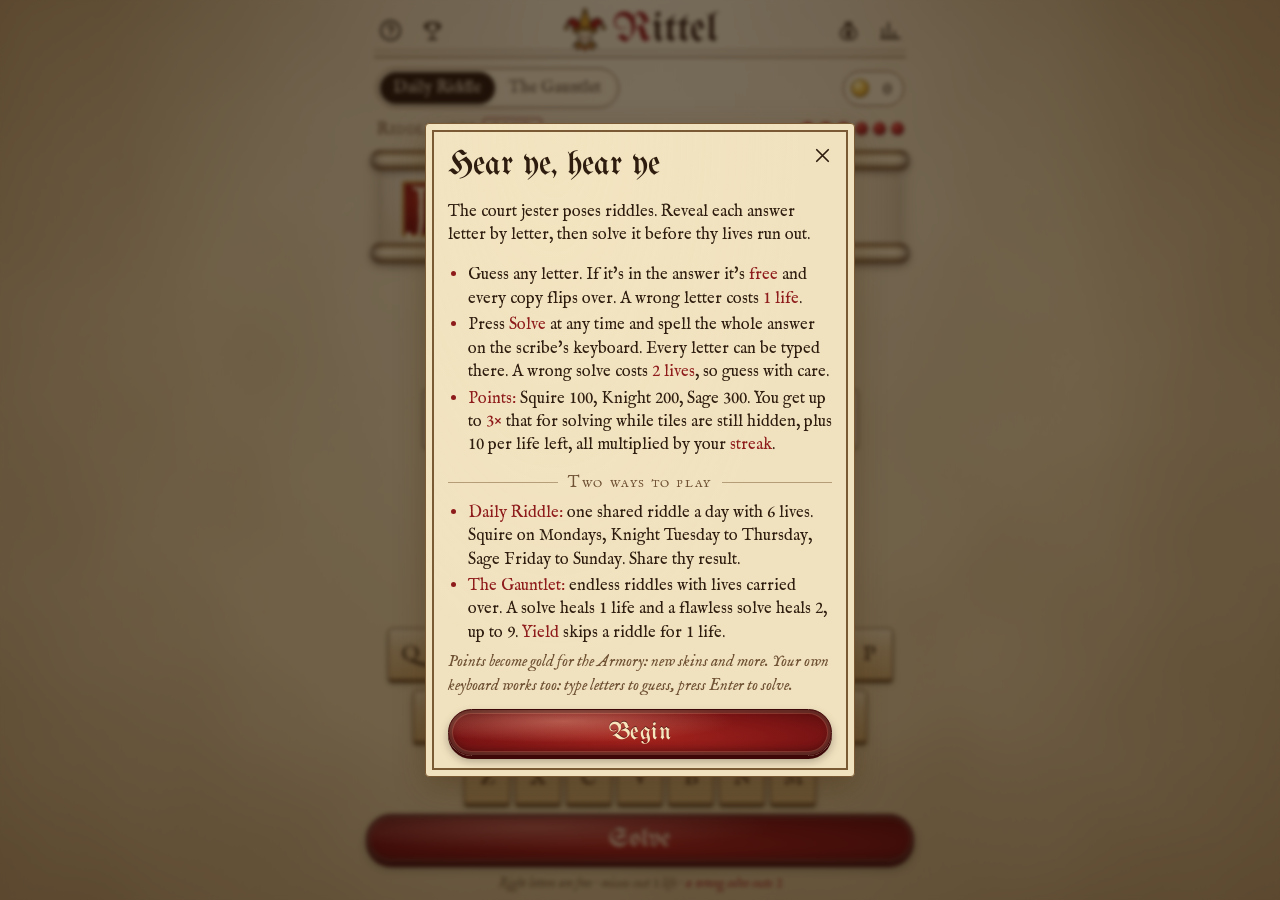
==== commit f905b818: "Fix: every letter can be entered when solving; vowels now play like consonants Bug: on a phone, solv" ====
--- a/index.html
+++ b/index.html
@@ -149,7 +149,6 @@
 .front{background:linear-gradient(160deg,rgba(255,255,255,.12),transparent 50%),var(--tileFront);border:1.5px solid var(--tileBorder);box-shadow:inset 0 0 8px rgba(60,35,10,.25),0 2px 3px rgba(30,15,5,.25)}
 .front::after{content:"";width:46%;height:2px;background:var(--tileLine);position:absolute;bottom:17%}
 .back{transform:rotateX(180deg);background:linear-gradient(160deg,rgba(255,255,255,.12),transparent 55%),var(--hit);color:var(--hitText);border:1.5px solid rgba(0,0,0,.35);box-shadow:inset 0 0 0 2px rgba(230,193,96,.35),0 2px 3px rgba(30,15,5,.3)}
-.tile.v .back{background:linear-gradient(135deg,var(--v1,#f0d27a),var(--v2,#c4912f) 45%,var(--v1,#f0d27a) 72%,var(--v2,#c4912f));color:var(--vowelText,#2a1806);box-shadow:inset 0 0 0 1px rgba(255,245,200,.7),0 2px 3px rgba(30,15,5,.3)}
 .tile.missed .back{background:linear-gradient(160deg,rgba(255,255,255,.1),transparent 55%),var(--bad);color:#f6e7c1}
 .tile.win .in{animation:bounce .6s ease var(--d,0s)}
 @keyframes bounce{0%,100%{transform:rotateX(180deg) translateY(0)}40%{transform:rotateX(180deg) translateY(-12px)}}
@@ -164,7 +163,7 @@
 body.starting .card,body.starting #board,body.starting .meta,body.starting #kb{display:none}
 .start .lb.mini{min-height:0;margin:0 auto 14px;max-width:300px;text-align:left}
 .start .lb.mini li{font-size:16px;padding:4px 6px}
-.key:disabled:not(.hit):not(.vhit):not(.miss):not(.wide){opacity:.55}
+.key:disabled:not(.hit):not(.miss):not(.wide){opacity:.55}
 /* points pop */
 .pop{position:fixed;left:50%;top:40%;transform:translate(-50%,-50%);z-index:30;pointer-events:none;text-align:center;opacity:0;min-width:220px;padding:16px 26px 14px;border-radius:6px;
   background:radial-gradient(ellipse at 50% 30%,rgba(70,40,15,.94),rgba(28,14,5,.94));border:1.5px solid #c9a24a;outline:1px solid rgba(201,162,74,.5);outline-offset:3px;box-shadow:0 14px 40px rgba(0,0,0,.45)}
@@ -182,13 +181,9 @@
   background:linear-gradient(180deg,rgba(255,255,255,.18),transparent 40%),repeating-linear-gradient(92deg,rgba(90,55,20,.06) 0 2px,transparent 2px 7px),linear-gradient(180deg,var(--key1),var(--key2));
   box-shadow:inset 0 1px 0 rgba(255,240,200,.35),0 3px 0 var(--keyEdge),0 4px 6px rgba(0,0,0,.25);transition:background .25s,transform .08s,box-shadow .08s,opacity .25s;margin-bottom:3px}
 .key:active{transform:translateY(2px);box-shadow:inset 0 1px 0 rgba(255,240,200,.3),0 1px 0 var(--keyEdge)}
-.key.vowel::after{content:"−1";position:absolute;top:2px;right:4px;font-size:11px;font-style:italic;color:var(--emph)}
 .key.hit{background:linear-gradient(180deg,rgba(255,255,255,.14),transparent 45%),var(--hit);color:var(--hitText);border-color:var(--hitEdge);box-shadow:inset 0 1px 0 rgba(255,255,255,.2),0 3px 0 var(--hitEdge),0 4px 6px rgba(0,0,0,.25)}
-.key.vhit{background:linear-gradient(135deg,#f0d27a,#c4912f 50%,#e3be62);color:#2a1806;border-color:#7a5418;box-shadow:inset 0 1px 0 rgba(255,250,220,.6),0 3px 0 #7a5418,0 4px 6px rgba(0,0,0,.25)}
-.key.vhit::after,.key.miss::after{display:none}
 .key.miss{background:var(--keyMiss);color:var(--keyMissText);text-decoration:line-through;text-decoration-thickness:1.5px;box-shadow:inset 0 2px 4px rgba(0,0,0,.35);transform:translateY(2px);border-color:rgba(0,0,0,.3)}
 .key:disabled{cursor:default}
-.key.locked{opacity:.4}
 .actions{gap:8px}
 .wide{flex:1;max-width:none;padding:0 14px}
 .seal,#solveBtn{font-family:var(--fraktur);font-size:26px;letter-spacing:.02em;color:var(--sealText);border:1px solid var(--sealEdge);border-radius:999px;
@@ -241,10 +236,9 @@
 .foot .cd{flex:1;text-align:center}
 .foot .cd small{display:block;color:var(--muted);font-size:14px;font-variant:small-caps;letter-spacing:.08em}
 .foot .cd b{font-size:28px;font-variant-numeric:tabular-nums;color:var(--modalText)!important}
-#solveInput,#nameInput{width:100%;font-family:var(--serif);font-size:24px;letter-spacing:.08em;padding:10px 14px;border-radius:3px;border:1.5px solid var(--modalBorder);
+#nameInput{width:100%;font-family:var(--serif);font-size:24px;letter-spacing:.08em;padding:10px 14px;border-radius:3px;border:1.5px solid var(--modalBorder);
   background:color-mix(in srgb,var(--modalText) 8%,transparent);color:var(--modalText);outline:none;margin:8px 0 14px;box-shadow:inset 0 2px 5px rgba(40,20,5,.2)}
-#solveInput{text-transform:uppercase}
-#solveInput:focus,#nameInput:focus{border-color:var(--accent)}
+#nameInput:focus{border-color:var(--accent)}
 .namerow{display:flex;gap:8px;align-items:center}
 .namerow input{margin:0!important;flex:1;min-width:0;font-size:20px!important}
 .namerow .btn{width:auto;font-size:22px;padding:8px 16px}
@@ -287,6 +281,31 @@
 @media (max-height:740px){.key{height:46px}.card{padding:12px 16px}#solveBtn,#yieldBtn{height:46px}}
 @media (max-width:380px){header h1{font-size:34px}.logo{width:36px;height:36px}.icon-btn{width:36px}.tab{padding:6px 10px;font-size:15px}.key{font-size:19px}.modes{padding:8px 10px 0}}
 @media (prefers-reduced-motion: reduce){*{animation:none!important;transition:none!important}}
+
+/* ── solve mode: the scribe keyboard ── every letter is enabled while composing an answer */
+#kb:not(.scribe) .scribe-only,#kb.scribe .play-only{display:none!important}
+.compose{margin:0 4px 2px;padding:8px 10px 10px;border:1.5px solid var(--modalBorder);border-radius:4px;
+  background:radial-gradient(ellipse at 30% 0%,rgba(255,240,200,.18),transparent 60%),var(--modalBg);color:var(--modalText);box-shadow:0 6px 18px rgba(0,0,0,.25);animation:pop .2s ease}
+.compose-top{display:flex;justify-content:space-between;align-items:baseline;gap:8px;margin-bottom:6px}
+.compose-top b{font-family:var(--fraktur);font-weight:400;font-size:21px;color:var(--accent)}
+.compose-top span{font-size:13px;font-style:italic;color:var(--muted);text-align:right}
+#solveInput{width:100%;font-family:var(--serif);font-size:24px;letter-spacing:.14em;text-transform:uppercase;padding:7px 12px;border-radius:3px;border:1.5px solid var(--modalBorder);
+  background:color-mix(in srgb,var(--modalText) 7%,transparent);color:var(--modalText);outline:none;box-shadow:inset 0 2px 5px rgba(40,20,5,.2);caret-color:var(--accent)}
+#solveInput:focus{border-color:var(--accent)}
+#solveInput::placeholder{color:var(--muted);opacity:.7;letter-spacing:.22em}
+#kb.scribe .row:not(.actions) .key{background:linear-gradient(180deg,rgba(255,255,255,.35),transparent 45%),var(--cardBg);color:var(--cardText);border-color:var(--tileBorder);
+  box-shadow:inset 0 0 0 1px rgba(255,255,255,.35),0 3px 0 var(--tileBorder),0 4px 6px rgba(0,0,0,.2);text-decoration:none;opacity:1;transform:none}
+#kb.scribe .row:not(.actions) .key:active{transform:translateY(2px);box-shadow:0 1px 0 var(--tileBorder)}
+#kb.scribe .actions .key{height:50px;border-radius:999px;font-size:17px}
+#cancelBtn{flex:1.1;font-style:italic}
+#spaceBtn{flex:1.4;font-style:italic}
+#bkspBtn{flex:.8;font-size:22px!important}
+#submitBtn{flex:2;font-family:var(--fraktur);font-size:23px!important;color:var(--sealText);border-color:var(--sealEdge);
+  background:radial-gradient(ellipse at 30% 25%,rgba(255,190,160,.4),transparent 45%),radial-gradient(ellipse at 50% 60%,var(--seal1),var(--seal2) 65%,var(--seal3));
+  box-shadow:inset 0 -4px 8px rgba(0,0,0,.35),0 3px 0 var(--sealEdge),0 5px 10px rgba(0,0,0,.3);text-shadow:0 -1px 0 rgba(0,0,0,.45)}
+body.solving #msg{visibility:hidden}
+body.solving .card{opacity:.92}
+@media (max-height:740px){body.solving #board{max-height:150px}.compose{padding:6px 8px 8px}#solveInput{font-size:21px;padding:5px 10px}}
 
 </style>
 </head>
@@ -340,7 +359,12 @@
     <button class="btn seal" id="startRun">Enter the Gauntlet</button>
   </section>
 </main>
-<div id="kb"></div>
+<div id="kb">
+  <form class="compose" id="solveForm" autocomplete="off" hidden>
+    <div class="compose-top"><b>Speak thy answer</b><span id="solveHint"></span></div>
+    <input id="solveInput" type="text" autocapitalize="characters" autocomplete="off" autocorrect="off" spellcheck="false" maxlength="40" enterkeyhint="done" aria-label="Your answer">
+  </form>
+</div>
 <div id="adSlot" class="ad-slot" hidden aria-hidden="true"></div>
 
 <div class="overlay" id="helpModal" role="dialog" aria-modal="true" aria-labelledby="helpTitle">
@@ -349,9 +373,8 @@
     <h2 id="helpTitle">Hear ye, hear ye</h2>
     <p>The court jester poses riddles. Reveal each answer letter by letter, then solve it before thy lives run out.</p>
     <ul>
-      <li><b>Consonants</b> are free if they're in the answer. A wrong consonant costs <b>1 life</b>.</li>
-      <li><b>Vowels</b> (A E I O U) always cost <b>1 life</b>, right or wrong. You can't buy one with your last life.</li>
-      <li><b>Solve</b> at any time. A wrong solve costs <b>2 lives</b>, so guess with care.</li>
+      <li>Guess any letter. If it's in the answer it's <b>free</b> and every copy flips over. A wrong letter costs <b>1 life</b>.</li>
+      <li>Press <b>Solve</b> at any time and spell the whole answer on the scribe's keyboard. Every letter can be typed there. A wrong solve costs <b>2 lives</b>, so guess with care.</li>
       <li><b>Points:</b> Squire 100, Knight 200, Sage 300. You get up to <b>3×</b> that for solving while tiles are still hidden, plus 10 per life left, all multiplied by your <b>streak</b>.</li>
     </ul>
     <h3>Two ways to play</h3>
@@ -359,21 +382,9 @@
       <li><b>Daily Riddle:</b> one shared riddle a day with 6 lives. Squire on Mondays, Knight Tuesday to Thursday, Sage Friday to Sunday. Share thy result.</li>
       <li><b>The Gauntlet:</b> endless riddles with lives carried over. A solve heals 1 life and a flawless solve heals 2, up to 9. <b>Yield</b> skips a riddle for 1 life.</li>
     </ul>
-    <p class="hintline">Points become gold for the Armory: new skins and more. Your keyboard works too: type letters, press Enter to solve.</p>
+    <p class="hintline">Points become gold for the Armory: new skins and more. Your own keyboard works too: type letters to guess, press Enter to solve.</p>
     <div style="height:12px"></div>
     <button class="btn seal" data-close>Begin</button>
-  </div>
-</div>
-
-<div class="overlay" id="solveModal" role="dialog" aria-modal="true" aria-labelledby="solveTitle">
-  <div class="modal">
-    <button class="icon-btn close" data-close aria-label="Close"><svg viewBox="0 0 24 24"><path d="M6 6l12 12M18 6L6 18"/></svg></button>
-    <h2 id="solveTitle">Speak thy answer</h2>
-    <p class="hintline" id="solveHint"></p>
-    <form id="solveForm" autocomplete="off">
-      <input id="solveInput" type="text" autocapitalize="characters" autocorrect="off" spellcheck="false" maxlength="40" aria-label="Your answer">
-      <button class="btn seal" type="submit">Submit answer</button>
-    </form>
   </div>
 </div>
 
@@ -451,7 +462,6 @@
   RUN_LIVES: 6,
   MAX_LIVES: 9,
   MISS_COST: 1,
-  VOWEL_COST: 1,
   WRONG_SOLVE_COST: 2,
   YIELD_COST: 1,
   SOLVE_HEAL: 1,
@@ -473,7 +483,6 @@
 // ───────────────────────── riddle bank ─────────────────────────
 const BANK = RIDDLES.map(([tier, a, q]) => ({id:a, tier, a, q}));
 const BY_ID = new Map(BANK.map(r => [r.id, r]));
-const VOWELS = new Set("AEIOU");
 function mulberry32(a){return function(){a|=0;a=a+0x6D2B79F5|0;let t=Math.imul(a^a>>>15,1|a);t=t+Math.imul(t^t>>>7,61|t)^t;return((t^t>>>14)>>>0)/4294967296}}
 function seededShuffle(arr, seed){const r=mulberry32(seed),a=arr.slice();for(let i=a.length-1;i>0;i--){const j=Math.floor(r()*(i+1));[a[i],a[j]]=[a[j],a[i]];}return a;}
 const DAILY_ORDER = {1:[],2:[],3:[]};
@@ -642,7 +651,7 @@
   rd.a.split(" ").forEach(w => {
     const wd = el("div", "word");
     for (const ch of w) {
-      const t = el("div", "tile" + (VOWELS.has(ch) ? " v" : ""));
+      const t = el("div", "tile");
       t.innerHTML = '<div class="in"><div class="face front"></div><div class="face back"></div></div>';
       t.querySelector(".back").textContent = ch;
       t.setAttribute("aria-label", "blank"); wd.appendChild(t); tiles.push({el:t, ch});
@@ -690,18 +699,23 @@
   ROWS.forEach(r => {
     const row = el("div", "row");
     for (const ch of r) {
-      const b = el("button", "key" + (VOWELS.has(ch) ? " vowel" : ""), ch); b.dataset.k = ch;
-      b.setAttribute("aria-label", ch + (VOWELS.has(ch) ? " (vowel, costs 1 life)" : ""));
-      b.addEventListener("click", () => guess(ch)); row.appendChild(b); keyEls[ch] = b;
+      const b = el("button", "key", ch); b.type = "button"; b.dataset.k = ch;
+      b.addEventListener("click", () => solving ? typeChar(ch) : guess(ch)); row.appendChild(b); keyEls[ch] = b;
     }
     kb.appendChild(row);
   });
   const row = el("div", "row actions");
-  const y = el("button", "key wide ghostkey", "Yield"); y.id = "yieldBtn"; y.title = "Skip this riddle for 1 life";
-  y.addEventListener("click", yieldRound);
-  const s = el("button", "key wide", "Solve"); s.id = "solveBtn"; s.addEventListener("click", primaryAction);
-  row.append(y, s); kb.appendChild(row);
-  kb.appendChild(Object.assign(el("div", "legend"), {innerHTML: 'Right consonants are free · <b>vowels cost 1</b> · misses cost 1 · <b>wrong solve costs 2</b>'}));
+  const btn = (id, cls, text, fn, label) => { const b = el("button", cls, text); b.type = "button"; b.id = id; b.addEventListener("click", fn); if (label) b.setAttribute("aria-label", label); return b; };
+  row.append(
+    btn("yieldBtn", "key wide play-only", "Yield", yieldRound, "Yield: skip this riddle for 1 life"),
+    btn("solveBtn", "key wide play-only", "Solve", primaryAction),
+    btn("cancelBtn", "key wide scribe-only", "Cancel", closeSolve, "Cancel solving"),
+    btn("spaceBtn", "key wide scribe-only", "Space", () => typeChar(" "), "Space"),
+    btn("bkspBtn", "key wide scribe-only", "⌫", backspace, "Delete last letter"),
+    btn("submitBtn", "key wide scribe-only", "Submit", submitSolve, "Submit answer"));
+  kb.appendChild(row);
+  kb.appendChild(Object.assign(el("div", "legend play-only"), {innerHTML: 'Right letters are free · misses cost 1 life · <b>a wrong solve costs 2</b>'}));
+  kb.appendChild(Object.assign(el("div", "legend scribe-only"), {innerHTML: 'Scribe mode: <b>every letter</b> can be written here. Guesses are unaffected.'}));
 }
 
 // ───────────────────────── rendering ─────────────────────────
@@ -745,12 +759,15 @@
 }
 function renderKeys(){
   const r = R(), rd = riddle(); const letters = rd ? lettersOf(rd.a) : new Set();
-  const live = playing(), last = lives() <= 1;
+  const live = playing();
+  if (solving && !live) solving = false;
+  kb.classList.toggle("scribe", solving); document.body.classList.toggle("solving", solving);
+  $("solveForm").hidden = !solving;
   for (const ch in keyEls) {
     const b = keyEls[ch], g = !!r && r.guessed.includes(ch);
-    b.classList.remove("hit", "vhit", "miss", "locked");
-    if (g) b.classList.add(letters.has(ch) ? (VOWELS.has(ch) ? "vhit" : "hit") : "miss");
-    if (!g && VOWELS.has(ch) && last && live) b.classList.add("locked");
+    b.classList.remove("hit", "miss");
+    if (solving) { b.disabled = false; b.removeAttribute("aria-pressed"); continue; }   // scribe: every letter enabled
+    if (g) b.classList.add(letters.has(ch) ? "hit" : "miss");
     b.disabled = g || !live;
   }
   const s = $("solveBtn"), y = $("yieldBtn");
@@ -773,14 +790,12 @@
 function guess(ch){
   if (!playing()) return;
   const r = R(), rd = riddle(); if (r.guessed.includes(ch)) return;
-  const isV = VOWELS.has(ch), hit = lettersOf(rd.a).has(ch);
-  if (isV && lives() <= 1) { toast("Last life: thou canst not buy a vowel now"); shake(); return; }
+  const hit = lettersOf(rd.a).has(ch);
   r.guessed.push(ch);
-  if (isV) { spend(RULES.VOWEL_COST); r.history.push(hit ? "V" : "X"); }
-  else if (!hit) { spend(RULES.MISS_COST); r.history.push("X"); }
+  if (!hit) { spend(RULES.MISS_COST); r.history.push("X"); }
   else r.history.push("H");
   const count = tiles.filter(t => t.ch === ch).length;
-  if (hit) setMsg(count + " × " + ch + (isV ? " (bought, −1 life)" : ""));
+  if (hit) setMsg(count + " × " + ch);
   else { setMsg("No " + ch + " (−1 life)"); shake(); }
   const delay = hit ? revealTiles(true, ch) : 0;
   afterMove(delay);
@@ -886,6 +901,7 @@
 }
 function setMode(m){
   if (m === mode) return;
+  solving = false;
   mode = m; prefs.mode = m; save(); closeAll(); setMsg(""); render();
   if (m === "gauntlet" && run && run.over) setTimeout(openRunEnd, 50);
 }
@@ -919,7 +935,7 @@
 }
 
 // ───────────────────────── modals ─────────────────────────
-function open(id){ $(id).classList.add("open"); }
+function open(id){ closeSolve(); $(id).classList.add("open"); }
 function close(id){
   $(id).classList.remove("open");
   if (id === "helpModal") store.set("helpV2", true);
@@ -938,21 +954,51 @@
 $("runAgain").onclick = () => { if (run && run.pendingSubmit) submitRun(prefs.name || "Wanderer"); startRun(); };
 $("toGauntlet").onclick = () => setMode("gauntlet");
 
+// Solve mode ("scribe"): the on-screen keyboard switches to an all-enabled writing keyboard, independent of
+// which letters were guessed or missed. The text field also accepts hardware and native phone keyboards.
+let solving = false;
+const solveInput = $("solveInput");
+const finePointer = window.matchMedia && matchMedia("(pointer: fine)").matches;
+function solveHintText(){
+  const rd = riddle(); if (!rd) return "";
+  const words = rd.a.split(" ").map(w => w.length), need = norm(rd.a).length, have = norm(solveInput.value).length;
+  return (words.length > 1 ? words.join(" + ") + " letters" : need + " letters") + " · " + have + "/" + need + " written · wrong costs " + RULES.WRONG_SOLVE_COST + " lives";
+}
+function updateCompose(){ $("solveHint").textContent = solveHintText(); }
 function openSolve(){
   if (!playing()) return;
-  const rd = riddle(), r = R(); const words = rd.a.split(" ").map(w => w.length);
-  $("solveHint").textContent = (words.length > 1 ? words.length + " words (" + words.join(", ") + " letters)" : words[0] + " letters") +
-    " · a wrong guess costs " + RULES.WRONG_SOLVE_COST + " lives · " + lives() + " left";
-  const inp = $("solveInput"); inp.value = "";
-  inp.placeholder = rd.a.split(" ").map(w => [...w].map(c => r.guessed.includes(c) ? c : "_").join("")).join(" ");
-  open("solveModal"); setTimeout(() => inp.focus(), 50);
-}
-$("solveForm").addEventListener("submit", e => {
-  e.preventDefault(); const v = $("solveInput").value; if (!norm(v)) { $("solveInput").focus(); return; }
-  close("solveModal"); solve(v);
+  const rd = riddle(), r = R();
+  solving = true; solveInput.value = "";
+  solveInput.placeholder = rd.a.split(" ").map(w => [...w].map(c => r.guessed.includes(c) ? c : "_").join("")).join(" ");
+  updateCompose(); render();
+  if (finePointer) solveInput.focus({preventScroll: true});   // desktop: type straight away; phones use the scribe keys (or tap the field)
+}
+function closeSolve(){
+  if (!solving) return;
+  solving = false; solveInput.blur(); render();
+}
+function typeChar(c){
+  if (!solving) return;
+  let v = solveInput.value;
+  if (c === " " && (!v || v.endsWith(" "))) return;
+  if (v.length >= 40) return;
+  solveInput.value = v + c; updateCompose();
+}
+function backspace(){ if (solving) { solveInput.value = solveInput.value.slice(0, -1); updateCompose(); } }
+function submitSolve(){
+  if (!solving) return;
+  const v = solveInput.value;
+  if (!norm(v)) { const f = $("solveForm"); f.classList.remove("shake"); void f.offsetWidth; f.classList.add("shake"); return; }
+  solving = false; solveInput.blur(); solve(v); render();
+}
+solveInput.addEventListener("input", () => {
+  const clean = solveInput.value.toUpperCase().replace(/[^A-Z '\-]/g, "").replace(/ {2,}/g, " ");
+  if (clean !== solveInput.value) solveInput.value = clean;
+  updateCompose();
 });
-
-const EMO = {H:"🟩", V:"🟨", X:"⬛", S:"⭐", W:"🟥", Y:"🏳️"};
+$("solveForm").addEventListener("submit", e => { e.preventDefault(); submitSolve(); });
+
+const EMO = {H:"🟩", V:"🟩", X:"⬛", S:"⭐", W:"🟥", Y:"🏳️"};   // V = legacy v2.0 vowel hit
 const emojiRow = r => r.history.map(h => EMO[h]).join("");
 function dailyShareText(){
   const r = daily.round; const won = r.status === "won";
@@ -1104,6 +1150,16 @@
   const o = anyOpen();
   if (e.key === "Escape" && o) { close(o.id); return; }
   if (o) return;
+  if (solving) {
+    if (e.key === "Escape") { e.preventDefault(); closeSolve(); return; }
+    if (e.target === solveInput) return;            // the text field handles its own typing and Enter
+    if (/^[a-zA-Z]$/.test(e.key)) { e.preventDefault(); typeChar(e.key.toUpperCase()); }
+    else if (e.key === " ") { e.preventDefault(); typeChar(" "); }
+    else if (e.key === "Backspace") { e.preventDefault(); backspace(); }
+    else if (e.key === "Enter") { e.preventDefault(); submitSolve(); }
+    return;
+  }
+  if (e.target && /^(INPUT|TEXTAREA)$/.test(e.target.tagName)) return;
   if (/^[a-zA-Z]$/.test(e.key)) { e.preventDefault(); guess(e.key.toUpperCase()); }
   else if (e.key === "Enter") { e.preventDefault(); primaryAction(); }
 });
@@ -1121,7 +1177,7 @@
 if (DEV) window.__rittel = {
   day: DAY, bankSize: BANK.length, bank: BANK, mode: () => mode, answer: () => riddle() && riddle().a, tier: () => riddle() && riddle().tier,
   round: () => JSON.parse(JSON.stringify(R())), run: () => JSON.parse(JSON.stringify(run)), daily: () => JSON.parse(JSON.stringify(daily)),
-  lives, wallet: () => ({...wallet}), owned: () => [...owned], scoreSolve, dailyRiddleId, rules: RULES, config: CONFIG,
+  lives, solving: () => solving, wallet: () => ({...wallet}), owned: () => [...owned], scoreSolve, dailyRiddleId, rules: RULES, config: CONFIG,
   grant(n){ wallet.gold += n; save(); render(); },
 };
 })();
